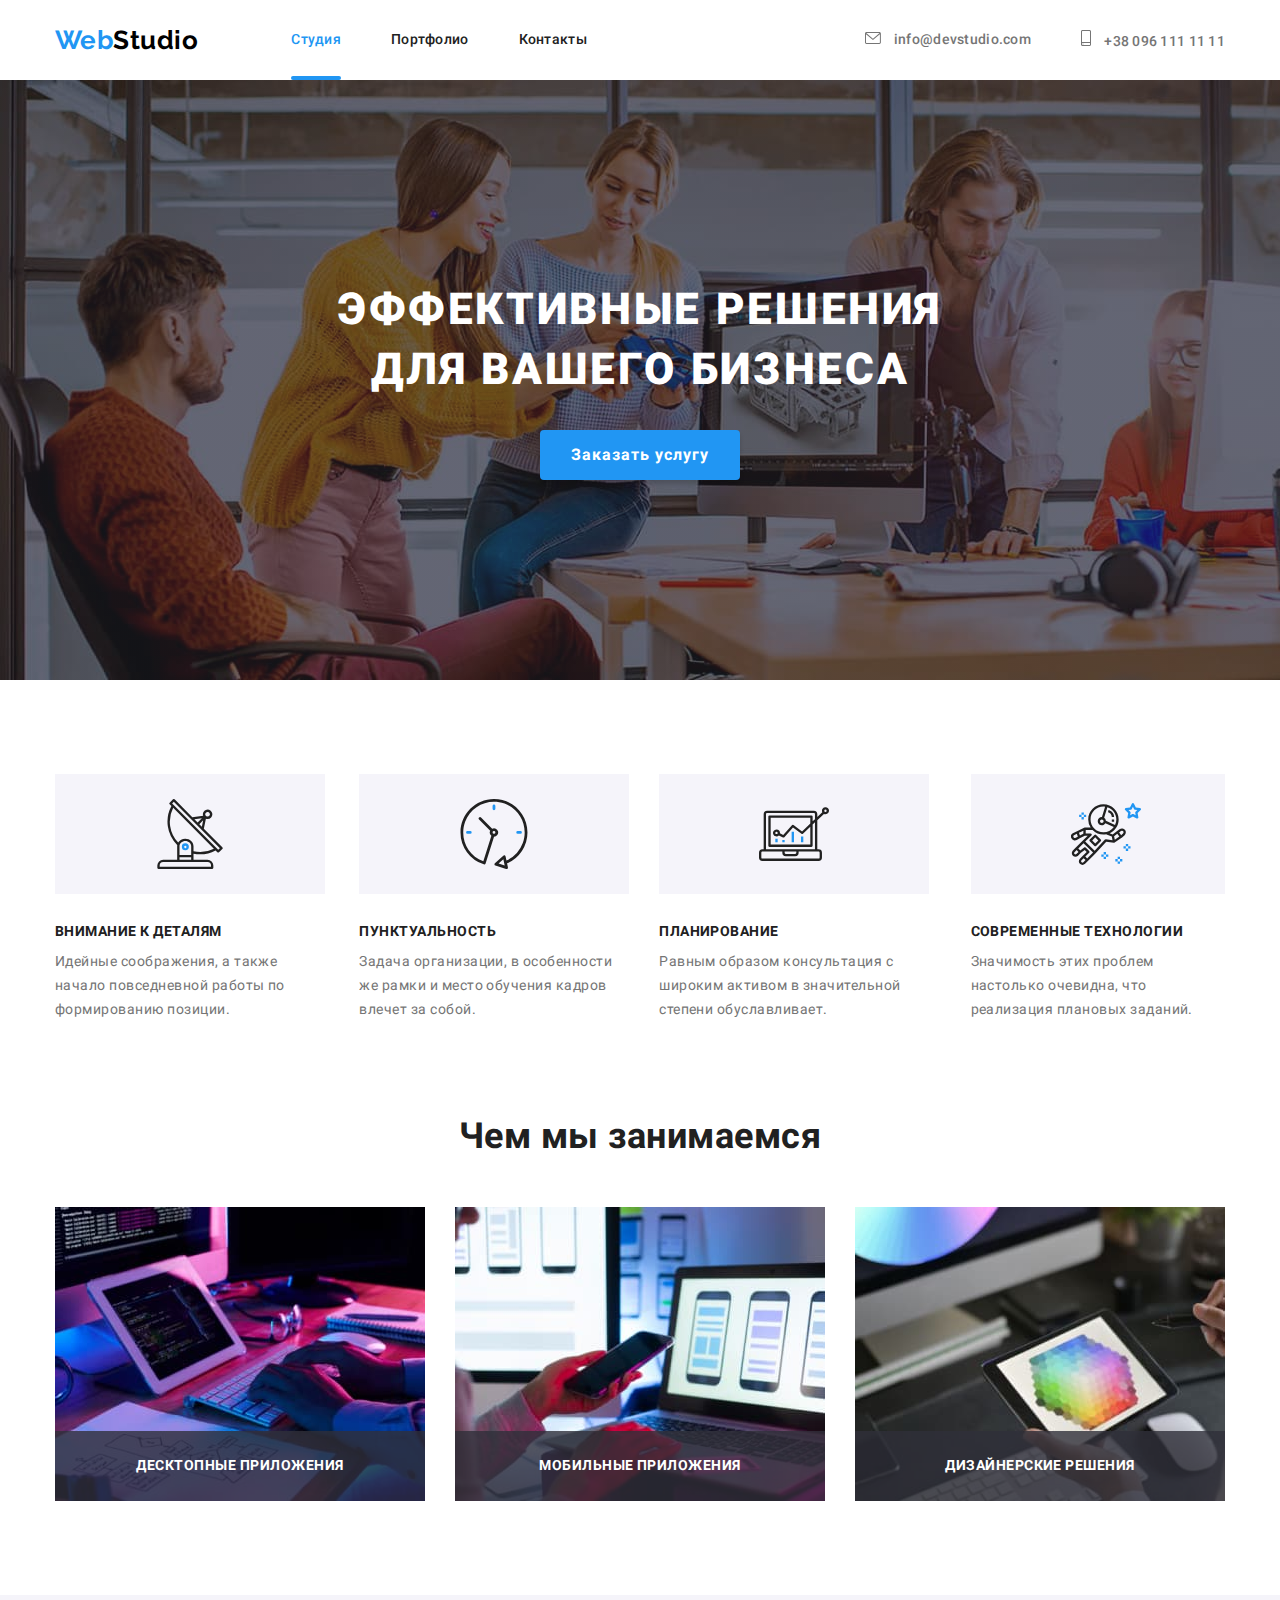
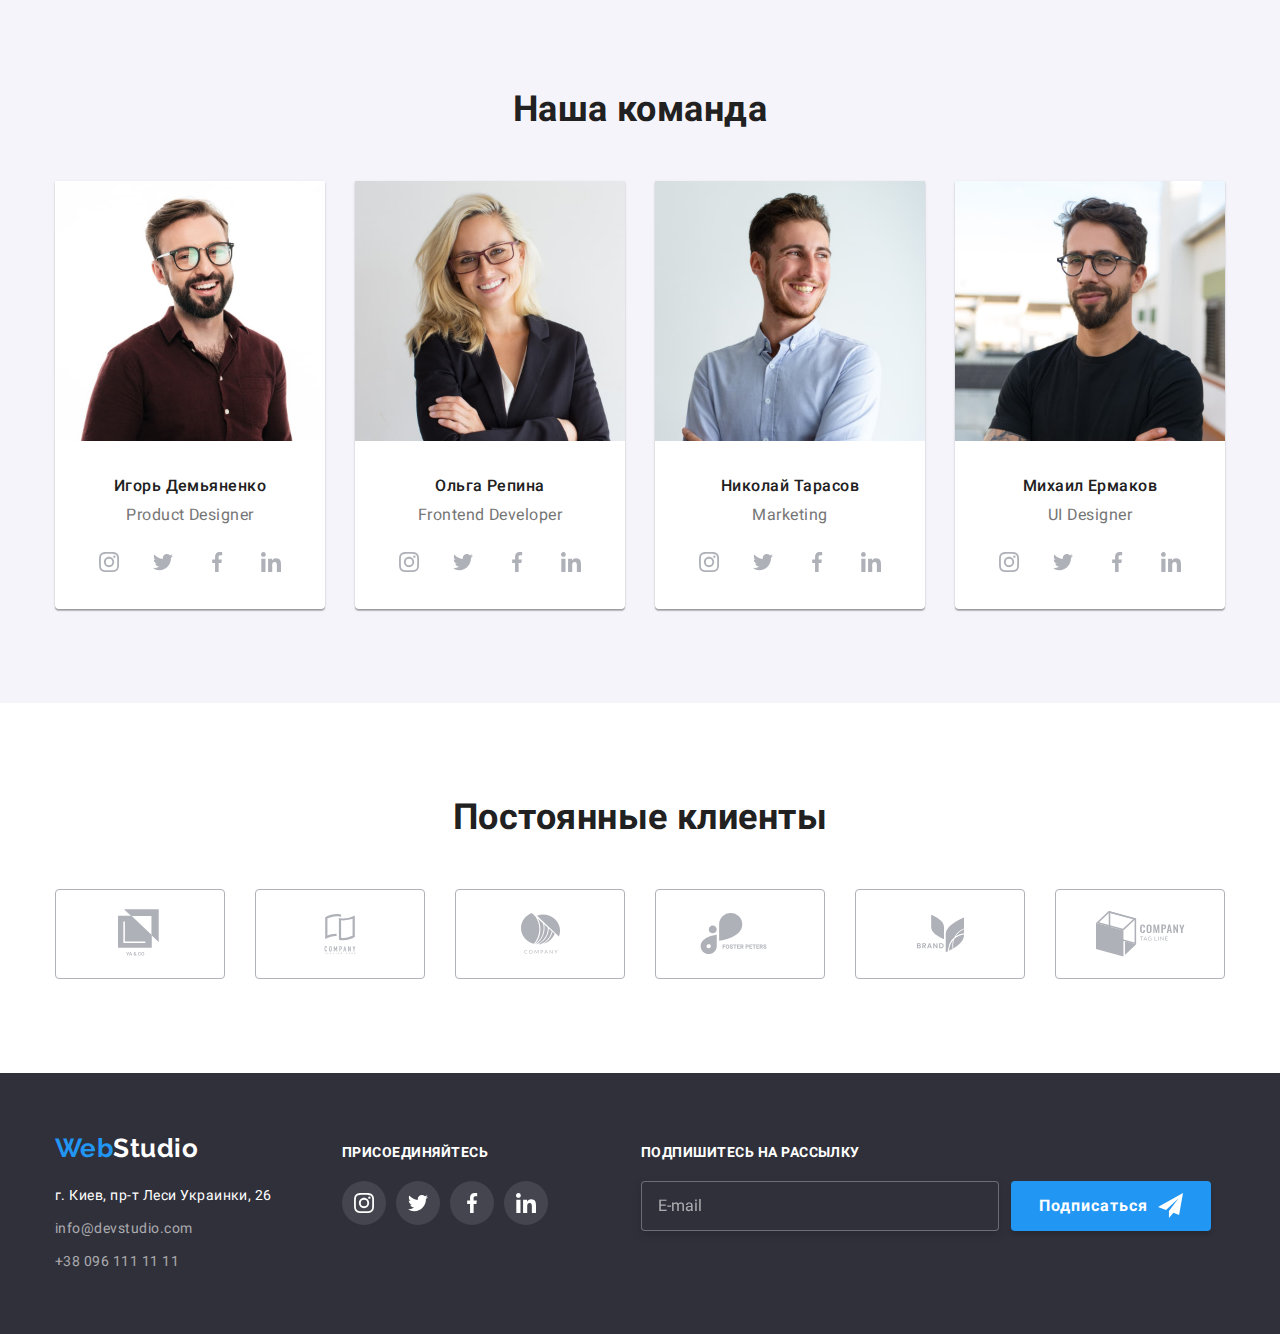
==== index.html @ b73a1098 "клон дз" ====
<!DOCTYPE html>
<html lang="ru">
  <head>
    <meta charset="UTF-8" />
    <meta name="viewport" content="width=device-width, initial-scale=1.0" />
    <link rel="stylesheet" href="./css/main.min.css" />
    <title>WebStudio</title>
  </head>
  <body>
    <!--Хедер сайту-->
    <header class="page-header">
      <!--Навігація-->
      <nav>
        <div class="container main-nav">
          <a href="./index.html" class="logo"
            >Web<span class="black-logo">Studio</span></a
          >
          <ul class="site-nav list">
            <li class="nav-item">
              <a href="./index.html" class="nav-link current">Студия</a>
            </li>
            <li class="nav-item">
              <a href="./portfolio.html" class="nav-link">Портфолио</a>
            </li>
            <li class="nav-item">
              <a href="" class="nav-link">Контакты</a>
            </li>
          </ul>
          <!--Контакти-->
          <address class="head-contacts">
            <a href="mailto:info@devstudio.com" class="head-link nav-item"
              ><svg class="contact-icon" width="16px" height="12px">
                <use href="./images/sprite.svg#icon-envelope"></use>
              </svg>
              info@devstudio.com</a
            >
            <a href="tel:0961111111" class="head-link nav-item">
              <svg class="contact-icon" width="10px" height="16px">
                <use href="./images/sprite.svg#icon-smartphone"></use>
              </svg>
              +38 096 111 11 11</a
            >
          </address>
        </div>
      </nav>
    </header>
    <main>
      <!--Герой сайту-->
      <section class="hero-section">
        <h1 class="hero-text">Эффективные решения для вашего бизнеса</h1>
        <button type="button" class="hero-button" data-modal-open>
          Заказать услугу
        </button>
      </section>
      <!--Наші переваги-->
      <section class="section">
        <div class="container">
          <h2 class="no-title">Наши преимущества</h2>
          <ul class="advantages list">
            <li class="item">
              <div class="advantages-bg">
                <svg class="advantages-icon" width="70px" height="70px">
                  <use href="./images/sprite.svg#icon-antenna-1"></use>
                </svg>
              </div>
              <h3 class="advantages-title">Внимание к деталям</h3>
              <p class="advantages-text">
                Идейные соображения, а также начало повседневной работы по
                формированию позиции.
              </p>
            </li>
            <li class="item">
              <div class="advantages-bg">
                <svg class="advantages-icon" width="70px" height="70px">
                  <use href="./images/sprite.svg#icon-clock-1"></use>
                </svg>
              </div>
              <h3 class="advantages-title">Пунктуальность</h3>
              <p class="advantages-text">
                Задача организации, в особенности же рамки и место обучения
                кадров влечет за собой.
              </p>
            </li>
            <li class="item">
              <div class="advantages-bg">
                <svg class="advantages-icon" width="70px" height="70px">
                  <use href="./images/sprite.svg#icon-diagram-1"></use>
                </svg>
              </div>
              <h3 class="advantages-title">Планирование</h3>
              <p class="advantages-text">
                Равным образом консультация с широким активом в значительной
                степени обуславливает.
              </p>
            </li>
            <li class="item">
              <div class="advantages-bg">
                <svg class="advantages-icon" width="70px" height="70px">
                  <use href="./images/sprite.svg#icon-astronaut-1"></use>
                </svg>
              </div>
              <h3 class="advantages-title">Современные технологии</h3>
              <p class="advantages-text">
                Значимость этих проблем настолько очевидна, что реализация
                плановых заданий.
              </p>
            </li>
          </ul>
        </div>
      </section>
      <!--Наші проекти-->
      <section class="section-projects">
        <div class="container">
          <h2 class="projects-title">Чем мы занимаемся</h2>
          <ul class="projects list">
            <li class="item">
              <img
                src="./images/project1.jpg"
                alt="Робоче місце"
                width="370"
                height="294"
              />

              <p class="item-text">Десктопные приложения</p>
            </li>
            <li class="item">
              <img
                src="./images/project2.jpg"
                alt="Жінка працює за ноутом"
                width="370"
                height="294"
              />
              <p class="item-text">Мобильные приложения</p>
            </li>
            <li class="item">
              <img
                src="./images/project3.jpg"
                alt="Робота з планшетом"
                width="370"
                height="294"
              />
              <p class="item-text">Дизайнерские решения</p>
            </li>
          </ul>
        </div>
      </section>
      <!--Наша команда-->
      <section class="team-section">
        <div class="container">
          <h2 class="team-title">Наша команда</h2>
          <ul class="team list">
            <li class="item">
              <img
                src="./images/member1.jpg"
                alt="Фото співробітника"
                width="270"
                height="260"
              />
              <h3 class="member">Игорь Демьяненко</h3>
              <p class="member-text">Product Designer</p>
              <div class="member-social">
                <a href="" class="social-link"
                  ><svg class="icon" width="20px" height="20px">
                    <use href="./images/sprite.svg#icon-instagram-2"></use>
                  </svg>
                </a>
                <a href="" class="social-link"
                  ><svg class="icon" width="20px" height="20px">
                    <use href="./images/sprite.svg#icon-twitter-1"></use>
                  </svg>
                </a>

                <a href="" class="social-link"
                  ><svg class="icon" width="20px" height="20px">
                    <use href="./images/sprite.svg#icon-facebook-1"></use>
                  </svg>
                </a>
                <a href="" class="social-link"
                  ><svg class="icon" width="20px" height="20px">
                    <use href="./images/sprite.svg#icon-linkedin-1"></use>
                  </svg>
                </a>
              </div>
            </li>
            <li class="item">
              <img
                src="./images/member2.jpg"
                alt="Фото співробітника"
                width="270"
                height="260"
              />

              <h3 class="member">Ольга Репина</h3>
              <p class="member-text">Frontend Developer</p>
              <div class="member-social">
                <a href="" class="social-link"
                  ><svg class="icon" width="20px" height="20px">
                    <use href="./images/sprite.svg#icon-instagram-2"></use>
                  </svg>
                </a>
                <a href="" class="social-link"
                  ><svg class="icon" width="20px" height="20px">
                    <use href="./images/sprite.svg#icon-twitter-1"></use>
                  </svg>
                </a>

                <a href="" class="social-link"
                  ><svg class="icon" width="20px" height="20px">
                    <use href="./images/sprite.svg#icon-facebook-1"></use>
                  </svg>
                </a>
                <a href="" class="social-link"
                  ><svg class="icon" width="20px" height="20px">
                    <use href="./images/sprite.svg#icon-linkedin-1"></use>
                  </svg>
                </a>
              </div>
            </li>
            <li class="item">
              <img
                src="./images/member3.jpg"
                alt="Фото співробітника"
                width="270"
                height="260"
              />
              <h3 class="member">Николай Тарасов</h3>
              <p class="member-text">Marketing</p>
              <div class="member-social">
                <a href="" class="social-link"
                  ><svg class="icon" width="20px" height="20px">
                    <use href="./images/sprite.svg#icon-instagram-2"></use>
                  </svg>
                </a>
                <a href="" class="social-link"
                  ><svg class="icon" width="20px" height="20px">
                    <use href="./images/sprite.svg#icon-twitter-1"></use>
                  </svg>
                </a>

                <a href="" class="social-link"
                  ><svg class="icon" width="20px" height="20px">
                    <use href="./images/sprite.svg#icon-facebook-1"></use>
                  </svg>
                </a>
                <a href="" class="social-link"
                  ><svg class="icon" width="20px" height="20px">
                    <use href="./images/sprite.svg#icon-linkedin-1"></use>
                  </svg>
                </a>
              </div>
            </li>
            <li class="item">
              <img
                src="./images/member4.jpg"
                alt="Фото співробітника"
                width="270"
                height="260"
              />
              <h3 class="member">Михаил Ермаков</h3>
              <p class="member-text">UI Designer</p>
              <div class="member-social">
                <a href="" class="social-link"
                  ><svg class="icon" width="20px" height="20px">
                    <use href="./images/sprite.svg#icon-instagram-2"></use>
                  </svg>
                </a>
                <a href="" class="social-link"
                  ><svg class="icon" width="20px" height="20px">
                    <use href="./images/sprite.svg#icon-twitter-1"></use>
                  </svg>
                </a>

                <a href="" class="social-link"
                  ><svg class="icon" width="20px" height="20px">
                    <use href="./images/sprite.svg#icon-facebook-1"></use>
                  </svg>
                </a>
                <a href="" class="social-link"
                  ><svg class="icon" width="20px" height="20px">
                    <use href="./images/sprite.svg#icon-linkedin-1"></use>
                  </svg>
                </a>
              </div>
            </li>
          </ul>
        </div>
      </section>
      <!--Наші клієнти-->
      <section class="section">
        <div class="container">
          <h2 class="clients-title">Постоянные клиенты</h2>
          <ul class="clients list">
            <li>
              <a href="" class="clients-link">
                <svg class="icon" width="45px" height="50px">
                  <use href="./images/sprite.svg#icon-logo-1"></use>
                </svg>
              </a>
            </li>
            <li>
              <a href="" class="clients-link">
                <svg class="icon" width="40" height="52">
                  <use href="./images/sprite.svg#icon-logo-2"></use>
                </svg>
              </a>
            </li>
            <li>
              <a href="" class="clients-link">
                <svg class="icon" width="41px" height="43px">
                  <use href="./images/sprite.svg#icon-logo-3"></use>
                </svg>
              </a>
            </li>
            <li>
              <a href="" class="clients-link">
                <svg class="icon" width="80px" height="42px">
                  <use href="./images/sprite.svg#icon-logo-4"></use>
                </svg>
              </a>
            </li>
            <li>
              <a href="" class="clients-link">
                <svg class="icon" width="59px" height="47px">
                  <use href="./images/sprite.svg#icon-logo-5"></use>
                </svg>
              </a>
            </li>
            <li>
              <a href="" class="clients-link">
                <svg class="icon" width="89px" height="46px">
                  <use href="./images/sprite.svg#icon-logo-6"></use>
                </svg>
              </a>
            </li>
          </ul>
        </div>
      </section>
    </main>
    <!--Футер-->
    <footer class="footer-box">
      <div class="container">
        <address class="foot-contacts">
          <a href="./index.html" class="logo"
            >Web<span class="white-logo">Studio</span></a
          >

          <p class="address-text">г. Киев, пр-т Леси Украинки, 26</p>
          <a href="mailto:info@devstudio.com" class="foot-link"
            >info@devstudio.com</a
          >
          <a href="tel:+380961111111" class="foot-link">+38 096 111 11 11</a>
        </address>
        <div class="studio-social">
          <h2 class="studio-social-title">присоединяйтесь</h2>
          <div class="studio-social-list">
            <a href="" class="studio-link"
              ><svg class="icon" width="20px" height="20px">
                <use href="./images/sprite.svg#icon-instagram-2"></use>
              </svg>
            </a>
            <a href="" class="studio-link"
              ><svg class="icon" width="20px" height="20px">
                <use href="./images/sprite.svg#icon-twitter-1"></use>
              </svg>
            </a>

            <a href="" class="studio-link"
              ><svg class="icon" width="20px" height="20px">
                <use href="./images/sprite.svg#icon-facebook-1"></use>
              </svg>
            </a>
            <a href="" class="studio-link"
              ><svg class="icon" width="20px" height="20px">
                <use href="./images/sprite.svg#icon-linkedin-1"></use>
              </svg>
            </a>
          </div>
        </div>

        <div class="subscribe">
          <h2 class="subscribe-title">Подпишитесь на рассылку</h2>
          <form class="subscribe-form">
            <label class="subscribe-label">
              <input
                class="subscribe-input"
                type="email"
                name="mail"
                placeholder="E-mail"
              />
            </label>
            <button type="button" class="subscribe-button">
              <span class="subscribe-button-text">Подписаться</span>
              <svg class="subscribe-icon">
                <use href="./images/sprite.svg#icon-icon-send"></use>
              </svg>
            </button>
          </form>
        </div>
      </div>
    </footer>
    <!--Модальне вікно-->
    <div class="backdrop is-hidden" data-modal>
      <div class="modal">
        <button type="button" class="modal-close-button" data-modal-close>
          <svg class="modal-icon icon">
            <use href="./images/sprite.svg#icon-vector"></use>
          </svg>
        </button>
        <h2 class="modal-title">Оставьте свои данные, мы вам перезвоним</h2>
        <form class="form">
          <ul class="list">
            <li>
              <label class="form-label" for="name"> Имя</label>
              <div class="form-container">
                <input class="form-input" type="text" name="name" />
                <svg class="form-icon">
                  <use href="./images/sprite.svg#icon-person"></use>
                </svg>
              </div>
            </li>
            <li>
              <label class="form-label" for="tel">Телефон </label>
              <div class="form-container">
                <input class="form-input" type="tel" name="tel" />
                <svg class="form-icon">
                  <use href="./images/sprite.svg#icon-phone"></use>
                </svg>
              </div>
            </li>
            <li>
              <label class="form-label" for="mail"> Почта </label>
              <div class="form-container">
                <input class="form-input" type="email" name="mail" />
                <svg class="form-icon">
                  <use href="./images/sprite.svg#icon-email"></use>
                </svg>
              </div>
            </li>
            <li>
              <label class="form-label" for="comment">Комментарий </label>
              <textarea
                class="form-comment"
                name="comment"
                placeholder="Введите текст"
              ></textarea>
            </li>
          </ul>
          <label class="accept-checkbox">
            <input type="checkbox" class="checkbox" name="checkbox" />
            <span class="custom-checkbox"> </span>
            <span class="checkbox-text"
              >Соглашаюсь с рассылкой и принимаю
              <a href="#" class="contract">Условия договора</a></span
            >
          </label>

          <button type="button" class="modal-send-button">Отправить</button>
        </form>
      </div>
    </div>
    <script src="./js/modal.js"></script>
  </body>
</html>
---- css/main.min.css ----
/*! modern-normalize v0.6.0 | MIT License | https://github.com/sindresorhus/modern-normalize */*,*::before,*::after{-webkit-box-sizing:border-box;box-sizing:border-box}:root{-moz-tab-size:4;-o-tab-size:4;tab-size:4}html{line-height:1.15;-webkit-text-size-adjust:100%}body{margin:0}body{font-family:system-ui,-apple-system," Roboto , Segoe UI",Helvetica,Arial,sans-serif,"Apple Color Emoji","Segoe UI Emoji"}hr{height:0}abbr[title]{-webkit-text-decoration:underline dotted;text-decoration:underline dotted}b,strong{font-weight:bolder}code,kbd,samp,pre{font-family:SFMono-Regular, Consolas, "Liberation Mono", Menlo, monospace;font-size:1em}small{font-size:80%}sub,sup{font-size:75%;line-height:0;position:relative;vertical-align:baseline}sub{bottom:-0.25em}sup{top:-0.5em}button,input,optgroup,select,textarea{font-family:inherit;font-size:100%;line-height:1.15;margin:0}button,select{text-transform:none}button,[type="button"],[type="reset"],[type="submit"]{-webkit-appearance:button}button::-moz-focus-inner,[type="button"]::-moz-focus-inner,[type="reset"]::-moz-focus-inner,[type="submit"]::-moz-focus-inner{border-style:none;padding:0}button:-moz-focusring,[type="button"]:-moz-focusring,[type="reset"]:-moz-focusring,[type="submit"]:-moz-focusring{outline:1px dotted ButtonText}fieldset{padding:0.35em 0.75em 0.625em}legend{padding:0}progress{vertical-align:baseline}[type="number"]::-webkit-inner-spin-button,[type="number"]::-webkit-outer-spin-button{height:auto}[type="search"]{-webkit-appearance:textfield;outline-offset:-2px}[type="search"]::-webkit-search-decoration{-webkit-appearance:none}::-webkit-file-upload-button{-webkit-appearance:button;font:inherit}summary{display:list-item}@font-face{font-family:"Roboto";src:url("../fonts/Roboto-Regular.eot");src:local("☺"),url("../fonts/Roboto-Regular.woff") format("woff"),url("../fonts/Roboto-Regular.ttf") format("truetype"),url("../fonts/Roboto-Regular.svg") format("svg");font-weight:400;font-style:normal}@font-face{font-family:"Roboto";src:url("../fonts/Roboto-Medium.eot");src:local("☺"),url("../fonts/Roboto-Medium.woff") format("woff"),url("../fonts/Roboto-Medium.ttf") format("truetype"),url("../fonts/Roboto-Medium.svg") format("svg");font-weight:500;font-style:normal}@font-face{font-family:"Roboto";src:url("../fonts/Roboto-Bold.eot");src:local("☺"),url("../fonts/Roboto-Bold.woff") format("woff"),url("../fonts/Roboto-Bold.ttf") format("truetype"),url("../fonts/Roboto-Bold.svg") format("svg");font-weight:700;font-style:normal}@font-face{font-family:"Roboto";src:url("../fonts/Roboto-Black.eot");src:local("☺"),url("../fonts/Roboto-Black.woff") format("woff"),url("../fonts/Roboto-Black.ttf") format("truetype"),url("../fonts/Roboto-Black.svg") format("svg");font-weight:900;font-style:normal}@font-face{font-family:"Raleway";src:url("../fonts/Raleway-Bold.eot");src:local("☺"),url("../fonts/Raleway-Bold.woff") format("woff"),url("../fonts/Raleway-Bold.ttf") format("truetype"),url("../fonts/Raleway-Bold.svg") format("svg");font-weight:700;font-style:normal}body{background-color:#fff;color:#757575;font-family:Roboto, sans-serif;letter-spacing:0.03em}a{text-decoration:none}p{margin:0;padding:0}h1,h2,h3,h4,h5,h6{color:#212121;margin-top:0;margin-bottom:0}.section{padding-top:94px;padding-bottom:94px}.container{width:1200px;padding-right:15px;padding-left:15px;margin-left:auto;margin-right:auto}.list{list-style:none;padding:0;margin:0}.item+.item{margin-left:30px}.no-title{display:none}.icon{fill:currentColor}.logo{font-family:Raleway;font-style:normal;font-weight:700;font-size:26px;line-height:1.19;color:#2196f3}.white-logo{color:#fff}.black-logo{color:#000000}.site-nav{display:-webkit-box;display:-ms-flexbox;display:flex;margin-left:93px}.main-nav{display:-webkit-box;display:-ms-flexbox;display:flex;-webkit-box-align:center;-ms-flex-align:center;align-items:center}.nav-item+.nav-item{margin-left:50px}.nav-link{position:relative;display:block;padding-top:32px;padding-bottom:32px;font-weight:500;font-size:14px;line-height:1.14;letter-spacing:0.02em;color:#212121;-webkit-transition:color 250ms cubic-bezier(0.4, 0, 0.2, 1);transition:color 250ms cubic-bezier(0.4, 0, 0.2, 1)}.nav-link:hover,.nav-link:focus{color:#2196f3}.site-nav .nav-link.current{color:#2196f3}.site-nav .nav-link.current::after{content:"";position:absolute;bottom:0;left:0;width:100%;height:4px;background-color:#2196f3;border-radius:2px}.head-contacts{display:-webkit-box;display:-ms-flexbox;display:flex;margin-left:auto;font-style:normal;-webkit-box-align:center;-ms-flex-align:center;align-items:center;font-weight:500;font-size:14px;line-height:1.14;letter-spacing:0.02em}.head-link{-webkit-box-align:center;-ms-flex-align:center;align-items:center;color:#757575;-webkit-transition:color 250ms cubic-bezier(0.4, 0, 0.2, 1);transition:color 250ms cubic-bezier(0.4, 0, 0.2, 1)}.head-link:hover,.head-link:focus{color:#2196f3}.contact-icon{margin-right:10px;fill:currentColor}.hero-section{max-width:1600px;height:600px;margin-right:auto;margin-left:auto;padding-top:200px;padding-bottom:200px;text-align:center;background-image:-webkit-gradient(linear, left top, right top, from(rgba(47,48,58,0.4)), to(rgba(47,48,58,0.4))),url(../images/hero.jpg);background-image:linear-gradient(to right, rgba(47,48,58,0.4), rgba(47,48,58,0.4)),url(../images/hero.jpg)}.hero-text{max-width:700px;margin-right:auto;margin-left:auto;font-weight:900;font-size:44px;line-height:1.36;letter-spacing:0.06em;text-transform:uppercase;color:#fff}.hero-button{display:inline-block;width:200px;height:50px;margin-top:30px;font-weight:700;font-size:16px;line-height:1.87;letter-spacing:0.06em;color:#fff;background-color:#2196f3;-webkit-box-shadow:0px 4px 4px rgba(0,0,0,0.15);box-shadow:0px 4px 4px rgba(0,0,0,0.15);border-radius:4px;outline:none;border:none;cursor:pointer}.advantages{display:-webkit-box;display:-ms-flexbox;display:flex}.advantages-icon{margin-top:auto;margin-bottom:auto}.advantages-bg{display:-webkit-box;display:-ms-flexbox;display:flex;-webkit-box-pack:center;-ms-flex-pack:center;justify-content:center;width:270px;height:120px;margin-bottom:30px;background:#f5f4fa}.advantages-title{margin-top:0;font-weight:700;font-size:14px;line-height:1.14;text-transform:uppercase;color:#212121}.advantages-text{margin-top:10px;font-size:14px;line-height:1.71;color:#757575}.item+.item{margin-left:30px}.section-projects{padding-bottom:94px}.projects{display:-webkit-box;display:-ms-flexbox;display:flex;-webkit-box-pack:justify;-ms-flex-pack:justify;justify-content:space-between;margin-top:50px}.projects-title{font-weight:700;font-size:36px;line-height:1.16;text-align:center;color:#212121}.item+.item{margin-left:30px}.item{position:relative;overflow:hidden}.item-text{position:absolute;bottom:0%;display:-webkit-box;display:-ms-flexbox;display:flex;-webkit-box-align:center;-ms-flex-align:center;align-items:center;-webkit-box-pack:center;-ms-flex-pack:center;justify-content:center;margin:0;width:100%;height:70px;font-family:Roboto;font-weight:700;font-size:14px;line-height:1.14;text-transform:uppercase;color:#fff;background:rgba(47,48,58,0.8)}.projects>.item img{display:block;max-width:100%;height:auto}.team-section{padding-top:94px;padding-bottom:94px;background:#f5f4fa;text-align:center}.team{display:-webkit-box;display:-ms-flexbox;display:flex;-webkit-box-pack:justify;-ms-flex-pack:justify;justify-content:space-between;margin-top:50px}.team-title{font-weight:700;font-size:36px;line-height:1.16;text-align:center;color:#212121}.team>.item{height:428px;background:#ffffff;-webkit-box-shadow:0px 1px 3px rgba(0,0,0,0.12),0px 1px 1px rgba(0,0,0,0.14),0px 2px 1px rgba(0,0,0,0.2);box-shadow:0px 1px 3px rgba(0,0,0,0.12),0px 1px 1px rgba(0,0,0,0.14),0px 2px 1px rgba(0,0,0,0.2);border-radius:0px 0px 4px 4px}.member{margin-top:30px;font-weight:500;font-size:16px;line-height:1.19;color:#212121}.member-text{margin-top:10px;font-size:16px;line-height:1.19;color:#757575}.member-social{display:-webkit-box;display:-ms-flexbox;display:flex;-webkit-box-pack:center;-ms-flex-pack:center;justify-content:center;-webkit-box-align:center;-ms-flex-align:center;align-items:center;margin-top:16px}.social-link{display:-webkit-box;display:-ms-flexbox;display:flex;-webkit-box-pack:center;-ms-flex-pack:center;justify-content:center;-webkit-box-align:center;-ms-flex-align:center;align-items:center;width:44px;height:44px;color:#afb1b8;border-radius:50%;-webkit-transition:color 250ms cubic-bezier(0.4, 0, 0.2, 1),background-color 250ms cubic-bezier(0.4, 0, 0.2, 1);transition:color 250ms cubic-bezier(0.4, 0, 0.2, 1),background-color 250ms cubic-bezier(0.4, 0, 0.2, 1)}.social-link:hover,.social-link:focus{background-color:#2196f3;color:#fff}.member-social a:not(:last-child){margin-right:10px}.clients-title{font-weight:700;font-size:36px;line-height:1.16;text-align:center;color:#212121}.clients{display:-webkit-box;display:-ms-flexbox;display:flex;-webkit-box-pack:justify;-ms-flex-pack:justify;justify-content:space-between;margin-top:50px}.clients-link{display:-webkit-box;display:-ms-flexbox;display:flex;-webkit-box-pack:center;-ms-flex-pack:center;justify-content:center;-webkit-box-align:center;-ms-flex-align:center;align-items:center;width:170px;height:90px;color:#afb1b8;border:1px solid #afb1b8;border-radius:4px;-webkit-transition:color 250ms cubic-bezier(0.4, 0, 0.2, 1),border-color 250ms cubic-bezier(0.4, 0, 0.2, 1);transition:color 250ms cubic-bezier(0.4, 0, 0.2, 1),border-color 250ms cubic-bezier(0.4, 0, 0.2, 1)}.clients-link:hover,.clients-link:focus{color:#2196f3;border-color:#2196f3}.footer-box{padding-top:60px;padding-bottom:60px;background:#2f303a}.footer-box>.container{display:-webkit-box;display:-ms-flexbox;display:flex}.foot-contacts{display:-webkit-box;display:-ms-flexbox;display:flex;-webkit-box-orient:vertical;-webkit-box-direction:normal;-ms-flex-direction:column;flex-direction:column;margin-right:70px}.address-text{margin-top:20px;font-style:normal;font-size:14px;line-height:1.71;color:#fff}.foot-link{margin-top:9px;font-style:normal;font-size:14px;line-height:1.71;color:rgba(255,255,255,0.6)}.studio-social{margin-top:12px;margin-right:93px}.studio-social-title{font-size:14px;font-weight:700;line-height:1.14;text-transform:uppercase;color:#fff}.studio-social-list{display:-webkit-box;display:-ms-flexbox;display:flex;-webkit-box-pack:justify;-ms-flex-pack:justify;justify-content:space-between;margin-top:20px}.studio-link:not(:last-child){margin-right:10px}.studio-link{display:-webkit-box;display:-ms-flexbox;display:flex;-webkit-box-pack:center;-ms-flex-pack:center;justify-content:center;-webkit-box-align:center;-ms-flex-align:center;align-items:center;width:44px;height:44px;color:#fff;background:rgba(255,255,255,0.1);border-radius:50%;-webkit-transition:background-color 250ms cubic-bezier(0.4, 0, 0.2, 1);transition:background-color 250ms cubic-bezier(0.4, 0, 0.2, 1)}.studio-link:hover,.studio-link:focus{background-color:#2196f3}.subscribe{margin-top:12px}.subscribe-form{display:-webkit-box;display:-ms-flexbox;display:flex;margin-top:20px}.subscribe-title{font-weight:700;font-size:14px;line-height:1.14;text-transform:uppercase;color:#fff}.subscribe-input{width:358px;height:50px;margin-right:12px;padding-left:16px;border:1px solid rgba(255,255,255,0.3);-webkit-filter:drop-shadow(0px 4px 4px rgba(0,0,0,0.15));filter:drop-shadow(0px 4px 4px rgba(0,0,0,0.15));border-radius:4px;background:#2f303a;outline:none;color:#fff}.subscribe-input::-webkit-input-placeholder{font-weight:400;font-size:16px;line-height:1.25;color:rgba(255,255,255,0.6)}.subscribe-input:-ms-input-placeholder{font-weight:400;font-size:16px;line-height:1.25;color:rgba(255,255,255,0.6)}.subscribe-input::-ms-input-placeholder{font-weight:400;font-size:16px;line-height:1.25;color:rgba(255,255,255,0.6)}.subscribe-input::placeholder{font-weight:400;font-size:16px;line-height:1.25;color:rgba(255,255,255,0.6)}.subscribe-button{display:-webkit-box;display:-ms-flexbox;display:flex;-webkit-box-align:center;-ms-flex-align:center;align-items:center;-webkit-box-pack:center;-ms-flex-pack:center;justify-content:center;width:200px;height:50px;background-color:#2196f3;-webkit-box-shadow:0px 4px 4px rgba(0,0,0,0.15);box-shadow:0px 4px 4px rgba(0,0,0,0.15);border-radius:4px;border:none;outline:none;cursor:pointer}.subscribe-button-text{margin-right:10px;font-weight:700;font-size:16px;line-height:1.87;letter-spacing:0.06em;color:#fff}.subscribe-icon{width:25px;height:25px}.backdrop{position:fixed;top:0;left:0;width:100%;height:100%;background:rgba(0,0,0,0.2)}.backdrop.is-hidden{opacity:0;pointer-events:none}.modal{position:absolute;top:50%;left:50%;width:528px;height:581px;padding-right:40px;padding-left:40px;background:#ffffff;-webkit-box-shadow:0px 1px 3px rgba(0,0,0,0.12),0px 1px 1px rgba(0,0,0,0.14),0px 2px 1px rgba(0,0,0,0.2);box-shadow:0px 1px 3px rgba(0,0,0,0.12),0px 1px 1px rgba(0,0,0,0.14),0px 2px 1px rgba(0,0,0,0.2);border-radius:4px;-webkit-transform:translate(-50%, -50%);transform:translate(-50%, -50%)}.modal-title{margin-top:40px;text-align:center;font-weight:700;font-size:20px;line-height:1.15}.modal-icon{width:11px;height:11px}.modal-close-button{position:absolute;margin-left:450px;margin-top:8px;background:#fff;width:30px;height:30px;border:1px solid rgba(0,0,0,0.1);border-radius:50%;outline:none;cursor:pointer;-webkit-transition:fill 250ms cubic-bezier(0.4, 0, 0.2, 1);transition:fill 250ms cubic-bezier(0.4, 0, 0.2, 1)}.modal-close-button:hover .modal-icon,.modal-close-button:focus .modal-icon{fill:#2196f3}.form{display:-webkit-box;display:-ms-flexbox;display:flex;-webkit-box-orient:vertical;-webkit-box-direction:normal;-ms-flex-direction:column;flex-direction:column;margin-right:auto;margin-left:auto;margin-top:12px}.form-label{display:block;font-weight:400;font-size:12px;line-height:1.16;letter-spacing:0.01em}.form-container{position:relative}.form li:nth-last-child(-n+3){margin-top:10px}.form-input{width:100%;height:40px;margin-top:4px;padding-left:42px;border:1px solid rgba(33,33,33,0.2);-webkit-box-sizing:border-box;box-sizing:border-box;border-radius:4px;cursor:pointer;outline:none;-webkit-transition:border 250ms cubic-bezier(0.4, 0, 0.2, 1),fill 250ms cubic-bezier(0.4, 0, 0.2, 1);transition:border 250ms cubic-bezier(0.4, 0, 0.2, 1),fill 250ms cubic-bezier(0.4, 0, 0.2, 1)}.form-input:hover,.form-input:focus{border:1px solid #2196f3}.form-input:hover+.form-icon,.form-input:focus+.form-icon{fill:#2196f3}.form-icon{position:absolute;left:12px;bottom:11px;width:18px;height:18px}.form-comment{resize:none;width:100%;height:120px;margin-top:4px;padding-top:12px;padding-bottom:12px;padding-left:16px;padding-right:16px;border:1px solid rgba(33,33,33,0.2);-webkit-box-sizing:border-box;box-sizing:border-box;border-radius:4px;outline:none;cursor:pointer;-webkit-transition:border 250ms cubic-bezier(0.4, 0, 0.2, 1);transition:border 250ms cubic-bezier(0.4, 0, 0.2, 1)}.form-comment:hover,.form-comment:focus{border:1px solid #2196f3}.form-comment::-webkit-input-placeholder{font-weight:400;font-size:12px;line-height:1.16;letter-spacing:0.01em;color:rgba(117,117,117,0.5)}.form-comment:-ms-input-placeholder{font-weight:400;font-size:12px;line-height:1.16;letter-spacing:0.01em;color:rgba(117,117,117,0.5)}.form-comment::-ms-input-placeholder{font-weight:400;font-size:12px;line-height:1.16;letter-spacing:0.01em;color:rgba(117,117,117,0.5)}.form-comment::placeholder{font-weight:400;font-size:12px;line-height:1.16;letter-spacing:0.01em;color:rgba(117,117,117,0.5)}.checkbox-text{font-weight:400;font-size:14px;line-height:1.7}.contract{-webkit-text-decoration-line:underline;text-decoration-line:underline;color:#2196f3}.accept-checkbox{display:-webkit-box;display:-ms-flexbox;display:flex;-webkit-box-align:center;-ms-flex-align:center;align-items:center;margin-left:auto;margin-right:auto;margin-top:20px}.checkbox{position:absolute;width:1px;height:1px;margin:-1px;border:0;padding:0;clip:rect(0 0 0 0);overflow:hidden}.checkbox:checked+.custom-checkbox{background-image:url(../images/custom2.svg);background-origin:border-box;background-size:contain}.custom-checkbox{width:16px;height:15px;margin-right:7px;background-image:url("../images/custom1.svg")}.contact{-webkit-text-decoration-line:underline;text-decoration-line:underline;color:#2196f3}.modal-send-button{width:200px;height:50px;margin-top:30px;margin-right:auto;margin-left:auto;cursor:pointer;border:none;outline:none;font-weight:500;line-height:1.87;letter-spacing:0.06em;color:#fff;background-color:#2196f3;-webkit-box-shadow:0px 4px 4px rgba(0,0,0,0.15);box-shadow:0px 4px 4px rgba(0,0,0,0.15);border-radius:4px}
/*# sourceMappingURL=main.min.css.map */
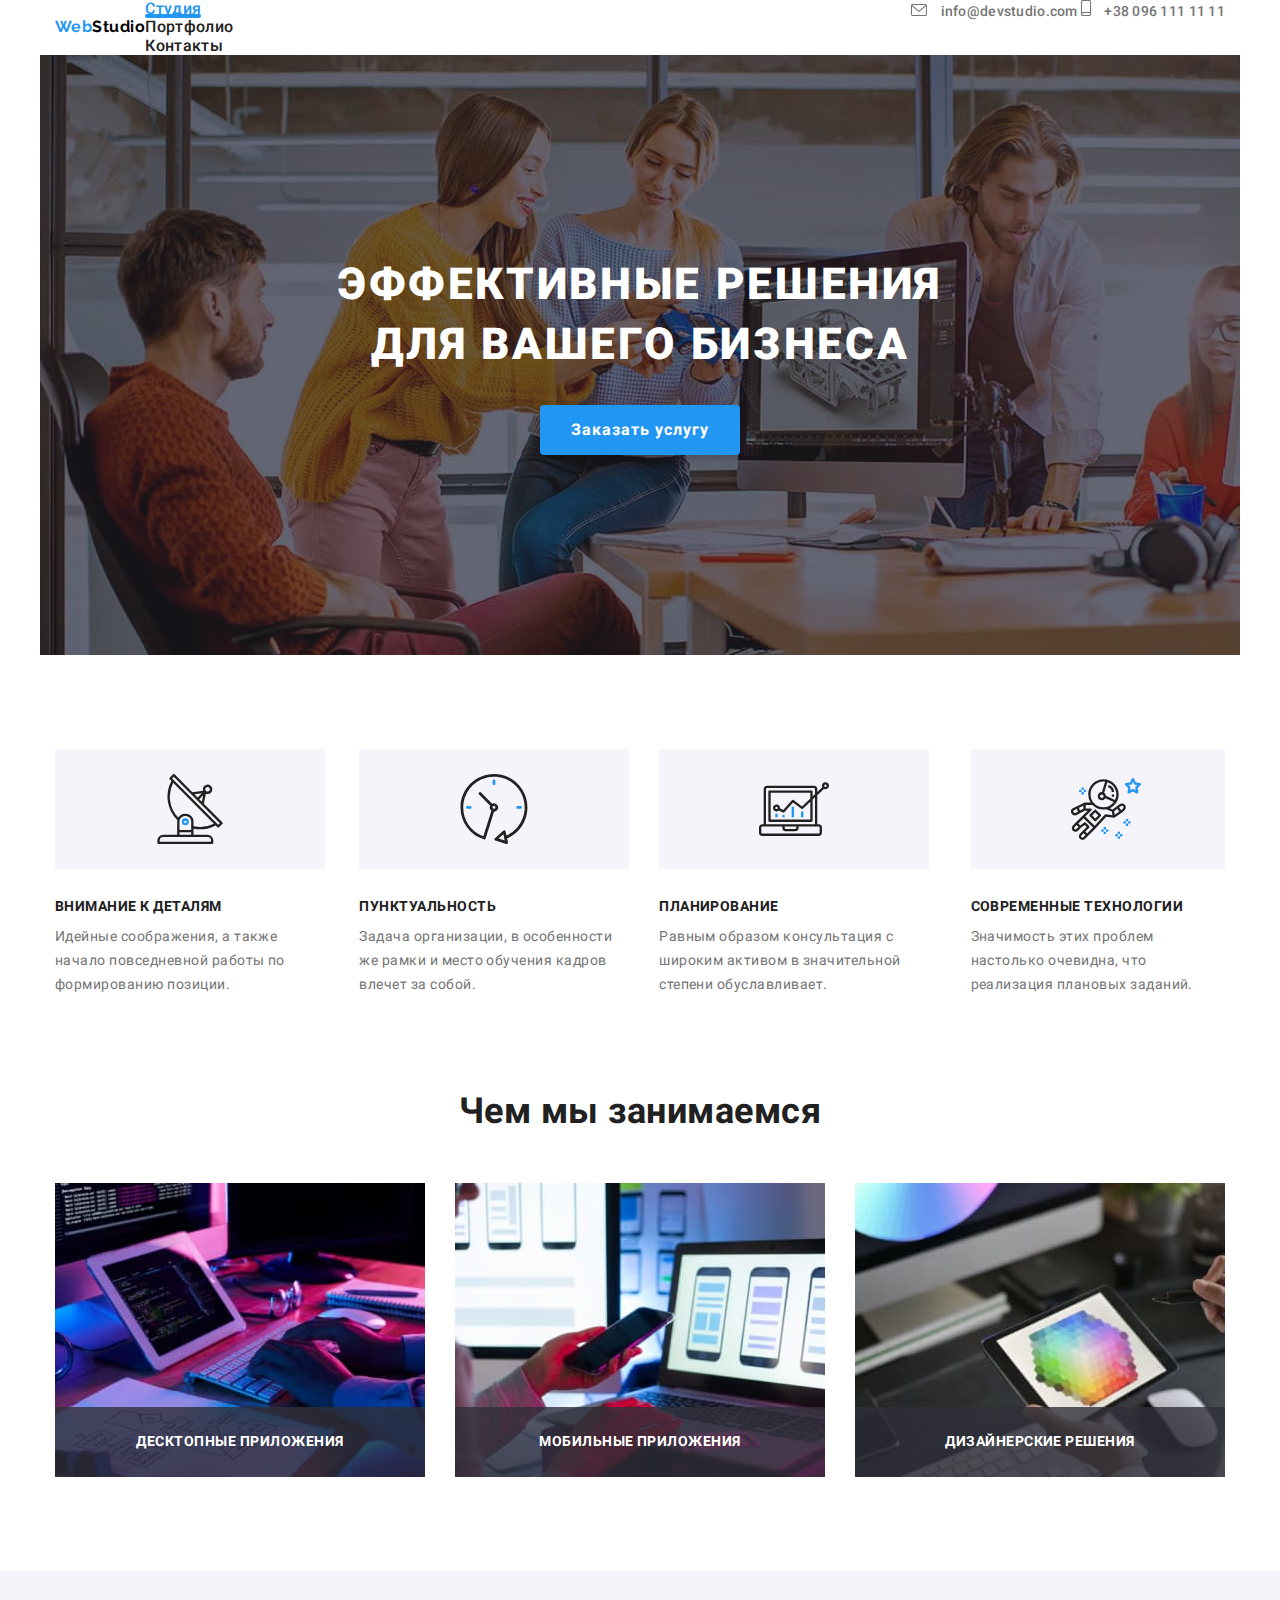
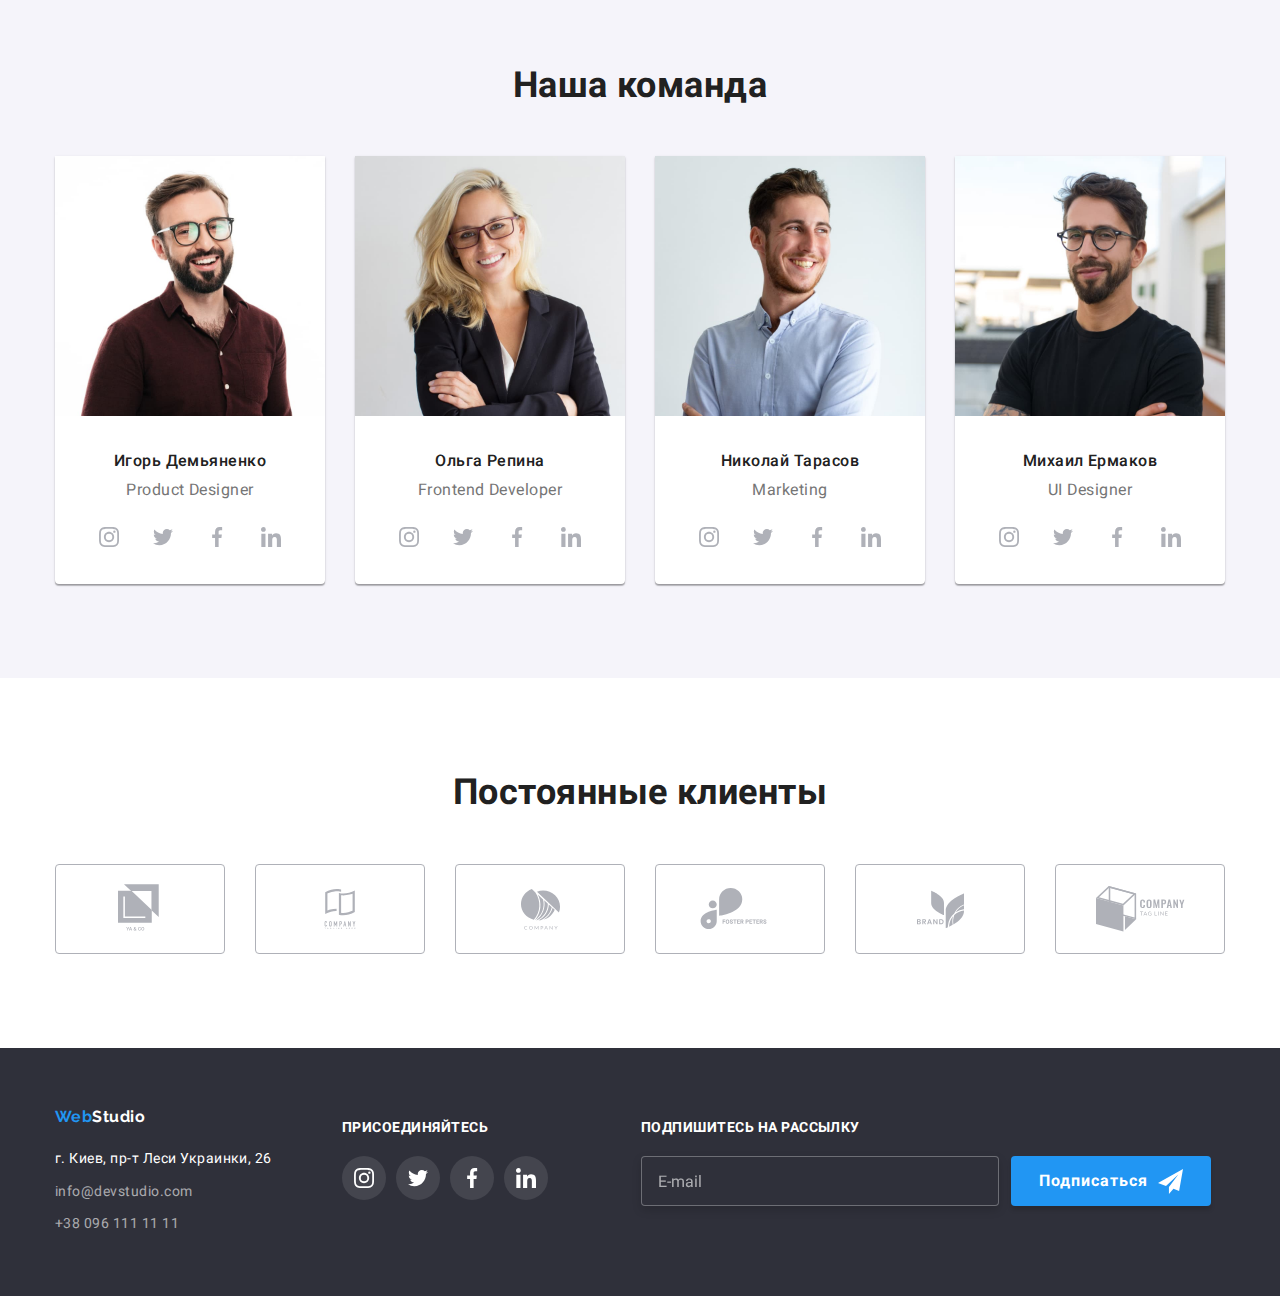
==== commit c1487128: "домашка" ====
--- a/index.html
+++ b/index.html
@@ -15,38 +15,55 @@
           <a href="./index.html" class="logo"
             >Web<span class="black-logo">Studio</span></a
           >
-          <ul class="site-nav list">
-            <li class="nav-item">
-              <a href="./index.html" class="nav-link current">Студия</a>
-            </li>
-            <li class="nav-item">
-              <a href="./portfolio.html" class="nav-link">Портфолио</a>
-            </li>
-            <li class="nav-item">
-              <a href="" class="nav-link">Контакты</a>
-            </li>
-          </ul>
-          <!--Контакти-->
-          <address class="head-contacts">
-            <a href="mailto:info@devstudio.com" class="head-link nav-item"
-              ><svg class="contact-icon" width="16px" height="12px">
-                <use href="./images/sprite.svg#icon-envelope"></use>
-              </svg>
-              info@devstudio.com</a
-            >
-            <a href="tel:0961111111" class="head-link nav-item">
-              <svg class="contact-icon" width="10px" height="16px">
-                <use href="./images/sprite.svg#icon-smartphone"></use>
-              </svg>
-              +38 096 111 11 11</a
-            >
-          </address>
+          <button
+            type="button"
+            class="menu-button"
+            aria-expanded="false"
+            aria-controls="menu-container"
+            data-menu-button
+          >
+            <svg width="40" height="40">
+              <use
+                class="icon-cross"
+                href="./images/sprite.svg#nav-cross"
+              ></use>
+              <use class="icon-menu" href="./images/sprite.svg#nav-menu"></use>
+            </svg>
+          </button>
+          <div class="menu-container" id="menu-container" data-menu>
+            <ul class="site-nav list">
+              <li class="nav-item">
+                <a href="./index.html" class="nav-link current">Студия</a>
+              </li>
+              <li class="nav-item">
+                <a href="./portfolio.html" class="nav-link">Портфолио</a>
+              </li>
+              <li class="nav-item">
+                <a href="" class="nav-link">Контакты</a>
+              </li>
+            </ul>
+            <!--Контакти-->
+            <address class="head-contacts">
+              <a href="mailto:info@devstudio.com" class="head-link"
+                ><svg class="contact-icon" width="16px" height="12px">
+                  <use href="./images/sprite.svg#icon-envelope"></use>
+                </svg>
+                info@devstudio.com</a
+              >
+              <a href="tel:0961111111" class="head-link">
+                <svg class="contact-icon" width="10px" height="16px">
+                  <use href="./images/sprite.svg#icon-smartphone"></use>
+                </svg>
+                +38 096 111 11 11</a
+              >
+            </address>
+          </div>
         </div>
       </nav>
     </header>
     <main>
       <!--Герой сайту-->
-      <section class="hero-section">
+      <section class="hero-section container">
         <h1 class="hero-text">Эффективные решения для вашего бизнеса</h1>
         <button type="button" class="hero-button" data-modal-open>
           Заказать услугу
@@ -459,5 +476,6 @@
       </div>
     </div>
     <script src="./js/modal.js"></script>
+    <script src="./js/menu.js"></script>
   </body>
 </html>
--- a/css/main.min.css
+++ b/css/main.min.css
@@ -1,2 +1,2 @@
-/*! modern-normalize v0.6.0 | MIT License | https://github.com/sindresorhus/modern-normalize */*,*::before,*::after{-webkit-box-sizing:border-box;box-sizing:border-box}:root{-moz-tab-size:4;-o-tab-size:4;tab-size:4}html{line-height:1.15;-webkit-text-size-adjust:100%}body{margin:0}body{font-family:system-ui,-apple-system," Roboto , Segoe UI",Helvetica,Arial,sans-serif,"Apple Color Emoji","Segoe UI Emoji"}hr{height:0}abbr[title]{-webkit-text-decoration:underline dotted;text-decoration:underline dotted}b,strong{font-weight:bolder}code,kbd,samp,pre{font-family:SFMono-Regular, Consolas, "Liberation Mono", Menlo, monospace;font-size:1em}small{font-size:80%}sub,sup{font-size:75%;line-height:0;position:relative;vertical-align:baseline}sub{bottom:-0.25em}sup{top:-0.5em}button,input,optgroup,select,textarea{font-family:inherit;font-size:100%;line-height:1.15;margin:0}button,select{text-transform:none}button,[type="button"],[type="reset"],[type="submit"]{-webkit-appearance:button}button::-moz-focus-inner,[type="button"]::-moz-focus-inner,[type="reset"]::-moz-focus-inner,[type="submit"]::-moz-focus-inner{border-style:none;padding:0}button:-moz-focusring,[type="button"]:-moz-focusring,[type="reset"]:-moz-focusring,[type="submit"]:-moz-focusring{outline:1px dotted ButtonText}fieldset{padding:0.35em 0.75em 0.625em}legend{padding:0}progress{vertical-align:baseline}[type="number"]::-webkit-inner-spin-button,[type="number"]::-webkit-outer-spin-button{height:auto}[type="search"]{-webkit-appearance:textfield;outline-offset:-2px}[type="search"]::-webkit-search-decoration{-webkit-appearance:none}::-webkit-file-upload-button{-webkit-appearance:button;font:inherit}summary{display:list-item}@font-face{font-family:"Roboto";src:url("../fonts/Roboto-Regular.eot");src:local("☺"),url("../fonts/Roboto-Regular.woff") format("woff"),url("../fonts/Roboto-Regular.ttf") format("truetype"),url("../fonts/Roboto-Regular.svg") format("svg");font-weight:400;font-style:normal}@font-face{font-family:"Roboto";src:url("../fonts/Roboto-Medium.eot");src:local("☺"),url("../fonts/Roboto-Medium.woff") format("woff"),url("../fonts/Roboto-Medium.ttf") format("truetype"),url("../fonts/Roboto-Medium.svg") format("svg");font-weight:500;font-style:normal}@font-face{font-family:"Roboto";src:url("../fonts/Roboto-Bold.eot");src:local("☺"),url("../fonts/Roboto-Bold.woff") format("woff"),url("../fonts/Roboto-Bold.ttf") format("truetype"),url("../fonts/Roboto-Bold.svg") format("svg");font-weight:700;font-style:normal}@font-face{font-family:"Roboto";src:url("../fonts/Roboto-Black.eot");src:local("☺"),url("../fonts/Roboto-Black.woff") format("woff"),url("../fonts/Roboto-Black.ttf") format("truetype"),url("../fonts/Roboto-Black.svg") format("svg");font-weight:900;font-style:normal}@font-face{font-family:"Raleway";src:url("../fonts/Raleway-Bold.eot");src:local("☺"),url("../fonts/Raleway-Bold.woff") format("woff"),url("../fonts/Raleway-Bold.ttf") format("truetype"),url("../fonts/Raleway-Bold.svg") format("svg");font-weight:700;font-style:normal}body{background-color:#fff;color:#757575;font-family:Roboto, sans-serif;letter-spacing:0.03em}a{text-decoration:none}p{margin:0;padding:0}h1,h2,h3,h4,h5,h6{color:#212121;margin-top:0;margin-bottom:0}.section{padding-top:94px;padding-bottom:94px}.container{width:1200px;padding-right:15px;padding-left:15px;margin-left:auto;margin-right:auto}.list{list-style:none;padding:0;margin:0}.item+.item{margin-left:30px}.no-title{display:none}.icon{fill:currentColor}.logo{font-family:Raleway;font-style:normal;font-weight:700;font-size:26px;line-height:1.19;color:#2196f3}.white-logo{color:#fff}.black-logo{color:#000000}.site-nav{display:-webkit-box;display:-ms-flexbox;display:flex;margin-left:93px}.main-nav{display:-webkit-box;display:-ms-flexbox;display:flex;-webkit-box-align:center;-ms-flex-align:center;align-items:center}.nav-item+.nav-item{margin-left:50px}.nav-link{position:relative;display:block;padding-top:32px;padding-bottom:32px;font-weight:500;font-size:14px;line-height:1.14;letter-spacing:0.02em;color:#212121;-webkit-transition:color 250ms cubic-bezier(0.4, 0, 0.2, 1);transition:color 250ms cubic-bezier(0.4, 0, 0.2, 1)}.nav-link:hover,.nav-link:focus{color:#2196f3}.site-nav .nav-link.current{color:#2196f3}.site-nav .nav-link.current::after{content:"";position:absolute;bottom:0;left:0;width:100%;height:4px;background-color:#2196f3;border-radius:2px}.head-contacts{display:-webkit-box;display:-ms-flexbox;display:flex;margin-left:auto;font-style:normal;-webkit-box-align:center;-ms-flex-align:center;align-items:center;font-weight:500;font-size:14px;line-height:1.14;letter-spacing:0.02em}.head-link{-webkit-box-align:center;-ms-flex-align:center;align-items:center;color:#757575;-webkit-transition:color 250ms cubic-bezier(0.4, 0, 0.2, 1);transition:color 250ms cubic-bezier(0.4, 0, 0.2, 1)}.head-link:hover,.head-link:focus{color:#2196f3}.contact-icon{margin-right:10px;fill:currentColor}.hero-section{max-width:1600px;height:600px;margin-right:auto;margin-left:auto;padding-top:200px;padding-bottom:200px;text-align:center;background-image:-webkit-gradient(linear, left top, right top, from(rgba(47,48,58,0.4)), to(rgba(47,48,58,0.4))),url(../images/hero.jpg);background-image:linear-gradient(to right, rgba(47,48,58,0.4), rgba(47,48,58,0.4)),url(../images/hero.jpg)}.hero-text{max-width:700px;margin-right:auto;margin-left:auto;font-weight:900;font-size:44px;line-height:1.36;letter-spacing:0.06em;text-transform:uppercase;color:#fff}.hero-button{display:inline-block;width:200px;height:50px;margin-top:30px;font-weight:700;font-size:16px;line-height:1.87;letter-spacing:0.06em;color:#fff;background-color:#2196f3;-webkit-box-shadow:0px 4px 4px rgba(0,0,0,0.15);box-shadow:0px 4px 4px rgba(0,0,0,0.15);border-radius:4px;outline:none;border:none;cursor:pointer}.advantages{display:-webkit-box;display:-ms-flexbox;display:flex}.advantages-icon{margin-top:auto;margin-bottom:auto}.advantages-bg{display:-webkit-box;display:-ms-flexbox;display:flex;-webkit-box-pack:center;-ms-flex-pack:center;justify-content:center;width:270px;height:120px;margin-bottom:30px;background:#f5f4fa}.advantages-title{margin-top:0;font-weight:700;font-size:14px;line-height:1.14;text-transform:uppercase;color:#212121}.advantages-text{margin-top:10px;font-size:14px;line-height:1.71;color:#757575}.item+.item{margin-left:30px}.section-projects{padding-bottom:94px}.projects{display:-webkit-box;display:-ms-flexbox;display:flex;-webkit-box-pack:justify;-ms-flex-pack:justify;justify-content:space-between;margin-top:50px}.projects-title{font-weight:700;font-size:36px;line-height:1.16;text-align:center;color:#212121}.item+.item{margin-left:30px}.item{position:relative;overflow:hidden}.item-text{position:absolute;bottom:0%;display:-webkit-box;display:-ms-flexbox;display:flex;-webkit-box-align:center;-ms-flex-align:center;align-items:center;-webkit-box-pack:center;-ms-flex-pack:center;justify-content:center;margin:0;width:100%;height:70px;font-family:Roboto;font-weight:700;font-size:14px;line-height:1.14;text-transform:uppercase;color:#fff;background:rgba(47,48,58,0.8)}.projects>.item img{display:block;max-width:100%;height:auto}.team-section{padding-top:94px;padding-bottom:94px;background:#f5f4fa;text-align:center}.team{display:-webkit-box;display:-ms-flexbox;display:flex;-webkit-box-pack:justify;-ms-flex-pack:justify;justify-content:space-between;margin-top:50px}.team-title{font-weight:700;font-size:36px;line-height:1.16;text-align:center;color:#212121}.team>.item{height:428px;background:#ffffff;-webkit-box-shadow:0px 1px 3px rgba(0,0,0,0.12),0px 1px 1px rgba(0,0,0,0.14),0px 2px 1px rgba(0,0,0,0.2);box-shadow:0px 1px 3px rgba(0,0,0,0.12),0px 1px 1px rgba(0,0,0,0.14),0px 2px 1px rgba(0,0,0,0.2);border-radius:0px 0px 4px 4px}.member{margin-top:30px;font-weight:500;font-size:16px;line-height:1.19;color:#212121}.member-text{margin-top:10px;font-size:16px;line-height:1.19;color:#757575}.member-social{display:-webkit-box;display:-ms-flexbox;display:flex;-webkit-box-pack:center;-ms-flex-pack:center;justify-content:center;-webkit-box-align:center;-ms-flex-align:center;align-items:center;margin-top:16px}.social-link{display:-webkit-box;display:-ms-flexbox;display:flex;-webkit-box-pack:center;-ms-flex-pack:center;justify-content:center;-webkit-box-align:center;-ms-flex-align:center;align-items:center;width:44px;height:44px;color:#afb1b8;border-radius:50%;-webkit-transition:color 250ms cubic-bezier(0.4, 0, 0.2, 1),background-color 250ms cubic-bezier(0.4, 0, 0.2, 1);transition:color 250ms cubic-bezier(0.4, 0, 0.2, 1),background-color 250ms cubic-bezier(0.4, 0, 0.2, 1)}.social-link:hover,.social-link:focus{background-color:#2196f3;color:#fff}.member-social a:not(:last-child){margin-right:10px}.clients-title{font-weight:700;font-size:36px;line-height:1.16;text-align:center;color:#212121}.clients{display:-webkit-box;display:-ms-flexbox;display:flex;-webkit-box-pack:justify;-ms-flex-pack:justify;justify-content:space-between;margin-top:50px}.clients-link{display:-webkit-box;display:-ms-flexbox;display:flex;-webkit-box-pack:center;-ms-flex-pack:center;justify-content:center;-webkit-box-align:center;-ms-flex-align:center;align-items:center;width:170px;height:90px;color:#afb1b8;border:1px solid #afb1b8;border-radius:4px;-webkit-transition:color 250ms cubic-bezier(0.4, 0, 0.2, 1),border-color 250ms cubic-bezier(0.4, 0, 0.2, 1);transition:color 250ms cubic-bezier(0.4, 0, 0.2, 1),border-color 250ms cubic-bezier(0.4, 0, 0.2, 1)}.clients-link:hover,.clients-link:focus{color:#2196f3;border-color:#2196f3}.footer-box{padding-top:60px;padding-bottom:60px;background:#2f303a}.footer-box>.container{display:-webkit-box;display:-ms-flexbox;display:flex}.foot-contacts{display:-webkit-box;display:-ms-flexbox;display:flex;-webkit-box-orient:vertical;-webkit-box-direction:normal;-ms-flex-direction:column;flex-direction:column;margin-right:70px}.address-text{margin-top:20px;font-style:normal;font-size:14px;line-height:1.71;color:#fff}.foot-link{margin-top:9px;font-style:normal;font-size:14px;line-height:1.71;color:rgba(255,255,255,0.6)}.studio-social{margin-top:12px;margin-right:93px}.studio-social-title{font-size:14px;font-weight:700;line-height:1.14;text-transform:uppercase;color:#fff}.studio-social-list{display:-webkit-box;display:-ms-flexbox;display:flex;-webkit-box-pack:justify;-ms-flex-pack:justify;justify-content:space-between;margin-top:20px}.studio-link:not(:last-child){margin-right:10px}.studio-link{display:-webkit-box;display:-ms-flexbox;display:flex;-webkit-box-pack:center;-ms-flex-pack:center;justify-content:center;-webkit-box-align:center;-ms-flex-align:center;align-items:center;width:44px;height:44px;color:#fff;background:rgba(255,255,255,0.1);border-radius:50%;-webkit-transition:background-color 250ms cubic-bezier(0.4, 0, 0.2, 1);transition:background-color 250ms cubic-bezier(0.4, 0, 0.2, 1)}.studio-link:hover,.studio-link:focus{background-color:#2196f3}.subscribe{margin-top:12px}.subscribe-form{display:-webkit-box;display:-ms-flexbox;display:flex;margin-top:20px}.subscribe-title{font-weight:700;font-size:14px;line-height:1.14;text-transform:uppercase;color:#fff}.subscribe-input{width:358px;height:50px;margin-right:12px;padding-left:16px;border:1px solid rgba(255,255,255,0.3);-webkit-filter:drop-shadow(0px 4px 4px rgba(0,0,0,0.15));filter:drop-shadow(0px 4px 4px rgba(0,0,0,0.15));border-radius:4px;background:#2f303a;outline:none;color:#fff}.subscribe-input::-webkit-input-placeholder{font-weight:400;font-size:16px;line-height:1.25;color:rgba(255,255,255,0.6)}.subscribe-input:-ms-input-placeholder{font-weight:400;font-size:16px;line-height:1.25;color:rgba(255,255,255,0.6)}.subscribe-input::-ms-input-placeholder{font-weight:400;font-size:16px;line-height:1.25;color:rgba(255,255,255,0.6)}.subscribe-input::placeholder{font-weight:400;font-size:16px;line-height:1.25;color:rgba(255,255,255,0.6)}.subscribe-button{display:-webkit-box;display:-ms-flexbox;display:flex;-webkit-box-align:center;-ms-flex-align:center;align-items:center;-webkit-box-pack:center;-ms-flex-pack:center;justify-content:center;width:200px;height:50px;background-color:#2196f3;-webkit-box-shadow:0px 4px 4px rgba(0,0,0,0.15);box-shadow:0px 4px 4px rgba(0,0,0,0.15);border-radius:4px;border:none;outline:none;cursor:pointer}.subscribe-button-text{margin-right:10px;font-weight:700;font-size:16px;line-height:1.87;letter-spacing:0.06em;color:#fff}.subscribe-icon{width:25px;height:25px}.backdrop{position:fixed;top:0;left:0;width:100%;height:100%;background:rgba(0,0,0,0.2)}.backdrop.is-hidden{opacity:0;pointer-events:none}.modal{position:absolute;top:50%;left:50%;width:528px;height:581px;padding-right:40px;padding-left:40px;background:#ffffff;-webkit-box-shadow:0px 1px 3px rgba(0,0,0,0.12),0px 1px 1px rgba(0,0,0,0.14),0px 2px 1px rgba(0,0,0,0.2);box-shadow:0px 1px 3px rgba(0,0,0,0.12),0px 1px 1px rgba(0,0,0,0.14),0px 2px 1px rgba(0,0,0,0.2);border-radius:4px;-webkit-transform:translate(-50%, -50%);transform:translate(-50%, -50%)}.modal-title{margin-top:40px;text-align:center;font-weight:700;font-size:20px;line-height:1.15}.modal-icon{width:11px;height:11px}.modal-close-button{position:absolute;margin-left:450px;margin-top:8px;background:#fff;width:30px;height:30px;border:1px solid rgba(0,0,0,0.1);border-radius:50%;outline:none;cursor:pointer;-webkit-transition:fill 250ms cubic-bezier(0.4, 0, 0.2, 1);transition:fill 250ms cubic-bezier(0.4, 0, 0.2, 1)}.modal-close-button:hover .modal-icon,.modal-close-button:focus .modal-icon{fill:#2196f3}.form{display:-webkit-box;display:-ms-flexbox;display:flex;-webkit-box-orient:vertical;-webkit-box-direction:normal;-ms-flex-direction:column;flex-direction:column;margin-right:auto;margin-left:auto;margin-top:12px}.form-label{display:block;font-weight:400;font-size:12px;line-height:1.16;letter-spacing:0.01em}.form-container{position:relative}.form li:nth-last-child(-n+3){margin-top:10px}.form-input{width:100%;height:40px;margin-top:4px;padding-left:42px;border:1px solid rgba(33,33,33,0.2);-webkit-box-sizing:border-box;box-sizing:border-box;border-radius:4px;cursor:pointer;outline:none;-webkit-transition:border 250ms cubic-bezier(0.4, 0, 0.2, 1),fill 250ms cubic-bezier(0.4, 0, 0.2, 1);transition:border 250ms cubic-bezier(0.4, 0, 0.2, 1),fill 250ms cubic-bezier(0.4, 0, 0.2, 1)}.form-input:hover,.form-input:focus{border:1px solid #2196f3}.form-input:hover+.form-icon,.form-input:focus+.form-icon{fill:#2196f3}.form-icon{position:absolute;left:12px;bottom:11px;width:18px;height:18px}.form-comment{resize:none;width:100%;height:120px;margin-top:4px;padding-top:12px;padding-bottom:12px;padding-left:16px;padding-right:16px;border:1px solid rgba(33,33,33,0.2);-webkit-box-sizing:border-box;box-sizing:border-box;border-radius:4px;outline:none;cursor:pointer;-webkit-transition:border 250ms cubic-bezier(0.4, 0, 0.2, 1);transition:border 250ms cubic-bezier(0.4, 0, 0.2, 1)}.form-comment:hover,.form-comment:focus{border:1px solid #2196f3}.form-comment::-webkit-input-placeholder{font-weight:400;font-size:12px;line-height:1.16;letter-spacing:0.01em;color:rgba(117,117,117,0.5)}.form-comment:-ms-input-placeholder{font-weight:400;font-size:12px;line-height:1.16;letter-spacing:0.01em;color:rgba(117,117,117,0.5)}.form-comment::-ms-input-placeholder{font-weight:400;font-size:12px;line-height:1.16;letter-spacing:0.01em;color:rgba(117,117,117,0.5)}.form-comment::placeholder{font-weight:400;font-size:12px;line-height:1.16;letter-spacing:0.01em;color:rgba(117,117,117,0.5)}.checkbox-text{font-weight:400;font-size:14px;line-height:1.7}.contract{-webkit-text-decoration-line:underline;text-decoration-line:underline;color:#2196f3}.accept-checkbox{display:-webkit-box;display:-ms-flexbox;display:flex;-webkit-box-align:center;-ms-flex-align:center;align-items:center;margin-left:auto;margin-right:auto;margin-top:20px}.checkbox{position:absolute;width:1px;height:1px;margin:-1px;border:0;padding:0;clip:rect(0 0 0 0);overflow:hidden}.checkbox:checked+.custom-checkbox{background-image:url(../images/custom2.svg);background-origin:border-box;background-size:contain}.custom-checkbox{width:16px;height:15px;margin-right:7px;background-image:url("../images/custom1.svg")}.contact{-webkit-text-decoration-line:underline;text-decoration-line:underline;color:#2196f3}.modal-send-button{width:200px;height:50px;margin-top:30px;margin-right:auto;margin-left:auto;cursor:pointer;border:none;outline:none;font-weight:500;line-height:1.87;letter-spacing:0.06em;color:#fff;background-color:#2196f3;-webkit-box-shadow:0px 4px 4px rgba(0,0,0,0.15);box-shadow:0px 4px 4px rgba(0,0,0,0.15);border-radius:4px}
+/*! modern-normalize v0.6.0 | MIT License | https://github.com/sindresorhus/modern-normalize */*,*::before,*::after{-webkit-box-sizing:border-box;box-sizing:border-box}:root{-moz-tab-size:4;-o-tab-size:4;tab-size:4}html{line-height:1.15;-webkit-text-size-adjust:100%}body{margin:0}body{font-family:system-ui,-apple-system," Roboto , Segoe UI",Helvetica,Arial,sans-serif,"Apple Color Emoji","Segoe UI Emoji"}hr{height:0}abbr[title]{-webkit-text-decoration:underline dotted;text-decoration:underline dotted}b,strong{font-weight:bolder}code,kbd,samp,pre{font-family:SFMono-Regular, Consolas, "Liberation Mono", Menlo, monospace;font-size:1em}small{font-size:80%}sub,sup{font-size:75%;line-height:0;position:relative;vertical-align:baseline}sub{bottom:-0.25em}sup{top:-0.5em}button,input,optgroup,select,textarea{font-family:inherit;font-size:100%;line-height:1.15;margin:0}button,select{text-transform:none}button,[type="button"],[type="reset"],[type="submit"]{-webkit-appearance:button}button::-moz-focus-inner,[type="button"]::-moz-focus-inner,[type="reset"]::-moz-focus-inner,[type="submit"]::-moz-focus-inner{border-style:none;padding:0}button:-moz-focusring,[type="button"]:-moz-focusring,[type="reset"]:-moz-focusring,[type="submit"]:-moz-focusring{outline:1px dotted ButtonText}fieldset{padding:0.35em 0.75em 0.625em}legend{padding:0}progress{vertical-align:baseline}[type="number"]::-webkit-inner-spin-button,[type="number"]::-webkit-outer-spin-button{height:auto}[type="search"]{-webkit-appearance:textfield;outline-offset:-2px}[type="search"]::-webkit-search-decoration{-webkit-appearance:none}::-webkit-file-upload-button{-webkit-appearance:button;font:inherit}summary{display:list-item}@font-face{font-family:"Roboto";src:url("../fonts/Roboto-Regular.eot");src:local("☺"),url("../fonts/Roboto-Regular.woff") format("woff"),url("../fonts/Roboto-Regular.ttf") format("truetype"),url("../fonts/Roboto-Regular.svg") format("svg");font-weight:400;font-style:normal}@font-face{font-family:"Roboto";src:url("../fonts/Roboto-Medium.eot");src:local("☺"),url("../fonts/Roboto-Medium.woff") format("woff"),url("../fonts/Roboto-Medium.ttf") format("truetype"),url("../fonts/Roboto-Medium.svg") format("svg");font-weight:500;font-style:normal}@font-face{font-family:"Roboto";src:url("../fonts/Roboto-Bold.eot");src:local("☺"),url("../fonts/Roboto-Bold.woff") format("woff"),url("../fonts/Roboto-Bold.ttf") format("truetype"),url("../fonts/Roboto-Bold.svg") format("svg");font-weight:700;font-style:normal}@font-face{font-family:"Roboto";src:url("../fonts/Roboto-Black.eot");src:local("☺"),url("../fonts/Roboto-Black.woff") format("woff"),url("../fonts/Roboto-Black.ttf") format("truetype"),url("../fonts/Roboto-Black.svg") format("svg");font-weight:900;font-style:normal}@font-face{font-family:"Raleway";src:url("../fonts/Raleway-Bold.eot");src:local("☺"),url("../fonts/Raleway-Bold.woff") format("woff"),url("../fonts/Raleway-Bold.ttf") format("truetype"),url("../fonts/Raleway-Bold.svg") format("svg");font-weight:700;font-style:normal}body{background-color:#fff;color:#757575;font-family:Roboto, sans-serif;letter-spacing:0.03em}a{text-decoration:none}p{margin:0;padding:0}h1,h2,h3,h4,h5,h6{color:#212121;margin-top:0;margin-bottom:0}.section{padding-top:94px;padding-bottom:94px}.list{list-style:none;margin:0;padding:0}.no-title{display:none}.icon{fill:currentColor}.container{padding-right:15px;padding-left:15px;margin-left:auto;margin-right:auto}@media screen and (min-width: 480px){.container{width:480px}}@media screen and (min-width: 768px){.container{width:768px}}@media screen and (min-width: 1200px){.container{width:1200px}}.logo{font-family:Raleway;font-style:normal;font-weight:700;color:#2196f3}.white-logo{color:#fff}.black-logo{color:#000000}.main-nav{position:relative;display:-webkit-box;display:-ms-flexbox;display:flex;-webkit-box-align:center;-ms-flex-align:center;align-items:center;-webkit-box-pack:justify;-ms-flex-pack:justify;justify-content:space-between}.nav-link{position:relative;font-weight:500;letter-spacing:0.02em;color:#212121;-webkit-transition:color 250ms cubic-bezier(0.4, 0, 0.2, 1);transition:color 250ms cubic-bezier(0.4, 0, 0.2, 1)}.nav-link:hover,.nav-link:focus{color:#2196f3}.site-nav .nav-link.current{color:#2196f3}.site-nav .nav-link.current::after{content:"";position:absolute;bottom:0;left:0;width:100%;height:4px;background-color:#2196f3;border-radius:2px}.head-contacts{font-style:normal;font-weight:500;font-size:14px;line-height:1.14;letter-spacing:0.02em}.head-link{color:#757575;-webkit-transition:color 250ms cubic-bezier(0.4, 0, 0.2, 1);transition:color 250ms cubic-bezier(0.4, 0, 0.2, 1)}.head-link:hover,.head-link:focus{color:#2196f3}.contact-icon{margin-right:10px;fill:currentColor}.menu-button{display:-webkit-inline-box;display:-ms-inline-flexbox;display:inline-flex;margin:0;padding:0;border:none;background-color:#fff;outline:none}.menu-button:hover .icon-cross,.menu-button:focus .icon-cross{fill:#2196f3}.menu-button:hover .icon-menu,.menu-button:focus .icon-menu{fill:#2196f3}@media screen and (min-width: 768px){.menu-button{display:none}}.menu-button .icon-cross{display:none}.menu-button.is-open .icon-cross{display:block}.menu-button.is-open .icon-menu{display:none}@media screen and (max-width: 767px){.menu-container{display:none;position:absolute;top:100%;left:0%;width:100%}.menu-container.is-open{display:block;background-color:#fff;text-align:center;-webkit-box-shadow:0px 4px 8px rgba(0,0,0,0.04),0px 2px 4px rgba(0,0,0,0.08),0px 1px 3px rgba(0,0,0,0.16);box-shadow:0px 4px 8px rgba(0,0,0,0.04),0px 2px 4px rgba(0,0,0,0.08),0px 1px 3px rgba(0,0,0,0.16)}}@media screen and (min-width: 768px){.menu-container{display:-webkit-box;display:-ms-flexbox;display:flex;-webkit-box-pack:justify;-ms-flex-pack:justify;justify-content:space-between;-webkit-box-flex:1;-ms-flex-positive:1;flex-grow:1}}@media screen and (max-width: 767px){.logo{font-size:24px;line-height:1.16}.site-nav{margin-top:60px;margin-bottom:0;margin-right:auto;margin-left:auto}.nav-item{display:block}.current{display:inline-block;height:33px}.nav-link{font-size:18px;line-height:1.16}.nav-item+.nav-item{margin-top:40px}.head-contacts{margin-top:60px;margin-bottom:60px}.head-link{display:block;font-size:18px;line-height:1.16}.head-link+.head-link{margin-top:16px}}.hero-section{max-width:1600px;height:600px;margin-right:auto;margin-left:auto;padding-top:200px;padding-bottom:200px;text-align:center;background-image:-webkit-gradient(linear, left top, right top, from(rgba(47,48,58,0.4)), to(rgba(47,48,58,0.4))),url(../images/hero.jpg);background-image:linear-gradient(to right, rgba(47,48,58,0.4), rgba(47,48,58,0.4)),url(../images/hero.jpg)}.hero-text{max-width:700px;margin-right:auto;margin-left:auto;font-weight:900;font-size:44px;line-height:1.36;letter-spacing:0.06em;text-transform:uppercase;color:#fff}.hero-button{display:inline-block;width:200px;height:50px;margin-top:30px;font-weight:700;font-size:16px;line-height:1.87;letter-spacing:0.06em;color:#fff;background-color:#2196f3;-webkit-box-shadow:0px 4px 4px rgba(0,0,0,0.15);box-shadow:0px 4px 4px rgba(0,0,0,0.15);border-radius:4px;outline:none;border:none;cursor:pointer}.advantages{display:-webkit-box;display:-ms-flexbox;display:flex}.advantages-icon{margin-top:auto;margin-bottom:auto}.advantages-bg{display:-webkit-box;display:-ms-flexbox;display:flex;-webkit-box-pack:center;-ms-flex-pack:center;justify-content:center;width:270px;height:120px;margin-bottom:30px;background:#f5f4fa}.advantages-title{margin-top:0;font-weight:700;font-size:14px;line-height:1.14;text-transform:uppercase;color:#212121}.advantages-text{margin-top:10px;font-size:14px;line-height:1.71;color:#757575}.item+.item{margin-left:30px}.section-projects{padding-bottom:94px}.projects{display:-webkit-box;display:-ms-flexbox;display:flex;-webkit-box-pack:justify;-ms-flex-pack:justify;justify-content:space-between;margin-top:50px}.projects-title{font-weight:700;font-size:36px;line-height:1.16;text-align:center;color:#212121}.item+.item{margin-left:30px}.item{position:relative;overflow:hidden}.item-text{position:absolute;bottom:0%;display:-webkit-box;display:-ms-flexbox;display:flex;-webkit-box-align:center;-ms-flex-align:center;align-items:center;-webkit-box-pack:center;-ms-flex-pack:center;justify-content:center;margin:0;width:100%;height:70px;font-family:Roboto;font-weight:700;font-size:14px;line-height:1.14;text-transform:uppercase;color:#fff;background:rgba(47,48,58,0.8)}.projects>.item img{display:block;max-width:100%;height:auto}.team-section{padding-top:94px;padding-bottom:94px;background:#f5f4fa;text-align:center}.team{display:-webkit-box;display:-ms-flexbox;display:flex;-webkit-box-pack:justify;-ms-flex-pack:justify;justify-content:space-between;margin-top:50px}.team-title{font-weight:700;font-size:36px;line-height:1.16;text-align:center;color:#212121}.team>.item{height:428px;background:#ffffff;-webkit-box-shadow:0px 1px 3px rgba(0,0,0,0.12),0px 1px 1px rgba(0,0,0,0.14),0px 2px 1px rgba(0,0,0,0.2);box-shadow:0px 1px 3px rgba(0,0,0,0.12),0px 1px 1px rgba(0,0,0,0.14),0px 2px 1px rgba(0,0,0,0.2);border-radius:0px 0px 4px 4px}.member{margin-top:30px;font-weight:500;font-size:16px;line-height:1.19;color:#212121}.member-text{margin-top:10px;font-size:16px;line-height:1.19;color:#757575}.member-social{display:-webkit-box;display:-ms-flexbox;display:flex;-webkit-box-pack:center;-ms-flex-pack:center;justify-content:center;-webkit-box-align:center;-ms-flex-align:center;align-items:center;margin-top:16px}.social-link{display:-webkit-box;display:-ms-flexbox;display:flex;-webkit-box-pack:center;-ms-flex-pack:center;justify-content:center;-webkit-box-align:center;-ms-flex-align:center;align-items:center;width:44px;height:44px;color:#afb1b8;border-radius:50%;-webkit-transition:color 250ms cubic-bezier(0.4, 0, 0.2, 1),background-color 250ms cubic-bezier(0.4, 0, 0.2, 1);transition:color 250ms cubic-bezier(0.4, 0, 0.2, 1),background-color 250ms cubic-bezier(0.4, 0, 0.2, 1)}.social-link:hover,.social-link:focus{background-color:#2196f3;color:#fff}.member-social a:not(:last-child){margin-right:10px}.clients-title{font-weight:700;font-size:36px;line-height:1.16;text-align:center;color:#212121}.clients{display:-webkit-box;display:-ms-flexbox;display:flex;-webkit-box-pack:justify;-ms-flex-pack:justify;justify-content:space-between;margin-top:50px}.clients-link{display:-webkit-box;display:-ms-flexbox;display:flex;-webkit-box-pack:center;-ms-flex-pack:center;justify-content:center;-webkit-box-align:center;-ms-flex-align:center;align-items:center;width:170px;height:90px;color:#afb1b8;border:1px solid #afb1b8;border-radius:4px;-webkit-transition:color 250ms cubic-bezier(0.4, 0, 0.2, 1),border-color 250ms cubic-bezier(0.4, 0, 0.2, 1);transition:color 250ms cubic-bezier(0.4, 0, 0.2, 1),border-color 250ms cubic-bezier(0.4, 0, 0.2, 1)}.clients-link:hover,.clients-link:focus{color:#2196f3;border-color:#2196f3}.footer-box{padding-top:60px;padding-bottom:60px;background:#2f303a}.footer-box>.container{display:-webkit-box;display:-ms-flexbox;display:flex}.foot-contacts{display:-webkit-box;display:-ms-flexbox;display:flex;-webkit-box-orient:vertical;-webkit-box-direction:normal;-ms-flex-direction:column;flex-direction:column;margin-right:70px}.address-text{margin-top:20px;font-style:normal;font-size:14px;line-height:1.71;color:#fff}.foot-link{margin-top:9px;font-style:normal;font-size:14px;line-height:1.71;color:rgba(255,255,255,0.6)}.studio-social{margin-top:12px;margin-right:93px}.studio-social-title{font-size:14px;font-weight:700;line-height:1.14;text-transform:uppercase;color:#fff}.studio-social-list{display:-webkit-box;display:-ms-flexbox;display:flex;-webkit-box-pack:justify;-ms-flex-pack:justify;justify-content:space-between;margin-top:20px}.studio-link:not(:last-child){margin-right:10px}.studio-link{display:-webkit-box;display:-ms-flexbox;display:flex;-webkit-box-pack:center;-ms-flex-pack:center;justify-content:center;-webkit-box-align:center;-ms-flex-align:center;align-items:center;width:44px;height:44px;color:#fff;background:rgba(255,255,255,0.1);border-radius:50%;-webkit-transition:background-color 250ms cubic-bezier(0.4, 0, 0.2, 1);transition:background-color 250ms cubic-bezier(0.4, 0, 0.2, 1)}.studio-link:hover,.studio-link:focus{background-color:#2196f3}.subscribe{margin-top:12px}.subscribe-form{display:-webkit-box;display:-ms-flexbox;display:flex;margin-top:20px}.subscribe-title{font-weight:700;font-size:14px;line-height:1.14;text-transform:uppercase;color:#fff}.subscribe-input{width:358px;height:50px;margin-right:12px;padding-left:16px;border:1px solid rgba(255,255,255,0.3);-webkit-filter:drop-shadow(0px 4px 4px rgba(0,0,0,0.15));filter:drop-shadow(0px 4px 4px rgba(0,0,0,0.15));border-radius:4px;background:#2f303a;outline:none;color:#fff}.subscribe-input::-webkit-input-placeholder{font-weight:400;font-size:16px;line-height:1.25;color:rgba(255,255,255,0.6)}.subscribe-input:-ms-input-placeholder{font-weight:400;font-size:16px;line-height:1.25;color:rgba(255,255,255,0.6)}.subscribe-input::-ms-input-placeholder{font-weight:400;font-size:16px;line-height:1.25;color:rgba(255,255,255,0.6)}.subscribe-input::placeholder{font-weight:400;font-size:16px;line-height:1.25;color:rgba(255,255,255,0.6)}.subscribe-button{display:-webkit-box;display:-ms-flexbox;display:flex;-webkit-box-align:center;-ms-flex-align:center;align-items:center;-webkit-box-pack:center;-ms-flex-pack:center;justify-content:center;width:200px;height:50px;background-color:#2196f3;-webkit-box-shadow:0px 4px 4px rgba(0,0,0,0.15);box-shadow:0px 4px 4px rgba(0,0,0,0.15);border-radius:4px;border:none;outline:none;cursor:pointer}.subscribe-button-text{margin-right:10px;font-weight:700;font-size:16px;line-height:1.87;letter-spacing:0.06em;color:#fff}.subscribe-icon{width:25px;height:25px}.backdrop{position:fixed;top:0;left:0;width:100%;height:100%;background:rgba(0,0,0,0.2)}.backdrop.is-hidden{opacity:0;pointer-events:none}.modal{position:absolute;top:50%;left:50%;width:528px;height:581px;padding-right:40px;padding-left:40px;background:#ffffff;-webkit-box-shadow:0px 1px 3px rgba(0,0,0,0.12),0px 1px 1px rgba(0,0,0,0.14),0px 2px 1px rgba(0,0,0,0.2);box-shadow:0px 1px 3px rgba(0,0,0,0.12),0px 1px 1px rgba(0,0,0,0.14),0px 2px 1px rgba(0,0,0,0.2);border-radius:4px;-webkit-transform:translate(-50%, -50%);transform:translate(-50%, -50%)}.modal-title{margin-top:40px;text-align:center;font-weight:700;font-size:20px;line-height:1.15}.modal-icon{width:11px;height:11px}.modal-close-button{position:absolute;margin-left:450px;margin-top:8px;background:#fff;width:30px;height:30px;border:1px solid rgba(0,0,0,0.1);border-radius:50%;outline:none;cursor:pointer;-webkit-transition:fill 250ms cubic-bezier(0.4, 0, 0.2, 1);transition:fill 250ms cubic-bezier(0.4, 0, 0.2, 1)}.modal-close-button:hover .modal-icon,.modal-close-button:focus .modal-icon{fill:#2196f3}.form{display:-webkit-box;display:-ms-flexbox;display:flex;-webkit-box-orient:vertical;-webkit-box-direction:normal;-ms-flex-direction:column;flex-direction:column;margin-right:auto;margin-left:auto;margin-top:12px}.form-label{display:block;font-weight:400;font-size:12px;line-height:1.16;letter-spacing:0.01em}.form-container{position:relative}.form li:nth-last-child(-n+3){margin-top:10px}.form-input{width:100%;height:40px;margin-top:4px;padding-left:42px;border:1px solid rgba(33,33,33,0.2);-webkit-box-sizing:border-box;box-sizing:border-box;border-radius:4px;cursor:pointer;outline:none;-webkit-transition:border 250ms cubic-bezier(0.4, 0, 0.2, 1),fill 250ms cubic-bezier(0.4, 0, 0.2, 1);transition:border 250ms cubic-bezier(0.4, 0, 0.2, 1),fill 250ms cubic-bezier(0.4, 0, 0.2, 1)}.form-input:hover,.form-input:focus{border:1px solid #2196f3}.form-input:hover+.form-icon,.form-input:focus+.form-icon{fill:#2196f3}.form-icon{position:absolute;left:12px;bottom:11px;width:18px;height:18px}.form-comment{resize:none;width:100%;height:120px;margin-top:4px;padding-top:12px;padding-bottom:12px;padding-left:16px;padding-right:16px;border:1px solid rgba(33,33,33,0.2);-webkit-box-sizing:border-box;box-sizing:border-box;border-radius:4px;outline:none;cursor:pointer;-webkit-transition:border 250ms cubic-bezier(0.4, 0, 0.2, 1);transition:border 250ms cubic-bezier(0.4, 0, 0.2, 1)}.form-comment:hover,.form-comment:focus{border:1px solid #2196f3}.form-comment::-webkit-input-placeholder{font-weight:400;font-size:12px;line-height:1.16;letter-spacing:0.01em;color:rgba(117,117,117,0.5)}.form-comment:-ms-input-placeholder{font-weight:400;font-size:12px;line-height:1.16;letter-spacing:0.01em;color:rgba(117,117,117,0.5)}.form-comment::-ms-input-placeholder{font-weight:400;font-size:12px;line-height:1.16;letter-spacing:0.01em;color:rgba(117,117,117,0.5)}.form-comment::placeholder{font-weight:400;font-size:12px;line-height:1.16;letter-spacing:0.01em;color:rgba(117,117,117,0.5)}.checkbox-text{font-weight:400;font-size:14px;line-height:1.7}.contract{-webkit-text-decoration-line:underline;text-decoration-line:underline;color:#2196f3}.accept-checkbox{display:-webkit-box;display:-ms-flexbox;display:flex;-webkit-box-align:center;-ms-flex-align:center;align-items:center;margin-left:auto;margin-right:auto;margin-top:20px}.checkbox{position:absolute;width:1px;height:1px;margin:-1px;border:0;padding:0;clip:rect(0 0 0 0);overflow:hidden}.checkbox:checked+.custom-checkbox{background-image:url(../images/custom2.svg);background-origin:border-box;background-size:contain}.custom-checkbox{width:16px;height:15px;margin-right:7px;background-image:url("../images/custom1.svg")}.contact{-webkit-text-decoration-line:underline;text-decoration-line:underline;color:#2196f3}.modal-send-button{width:200px;height:50px;margin-top:30px;margin-right:auto;margin-left:auto;cursor:pointer;border:none;outline:none;font-weight:500;line-height:1.87;letter-spacing:0.06em;color:#fff;background-color:#2196f3;-webkit-box-shadow:0px 4px 4px rgba(0,0,0,0.15);box-shadow:0px 4px 4px rgba(0,0,0,0.15);border-radius:4px}
 /*# sourceMappingURL=main.min.css.map */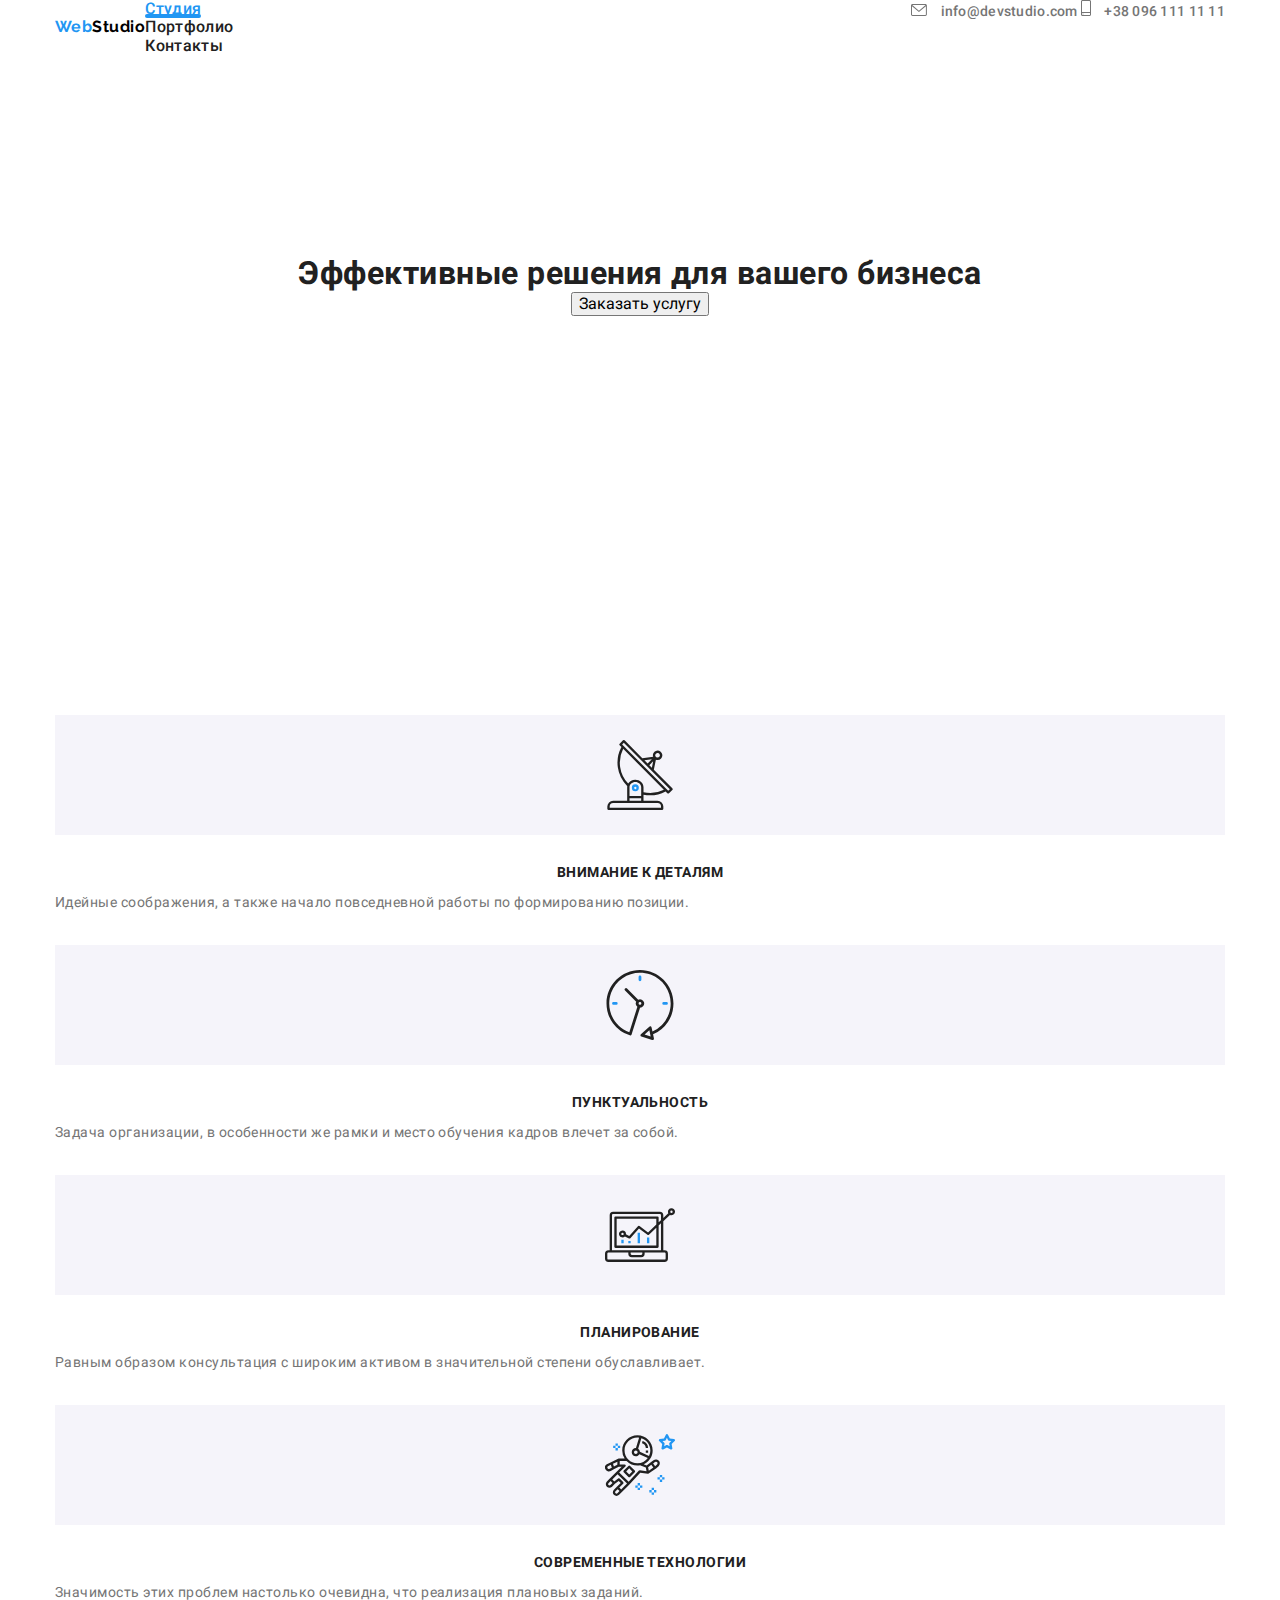
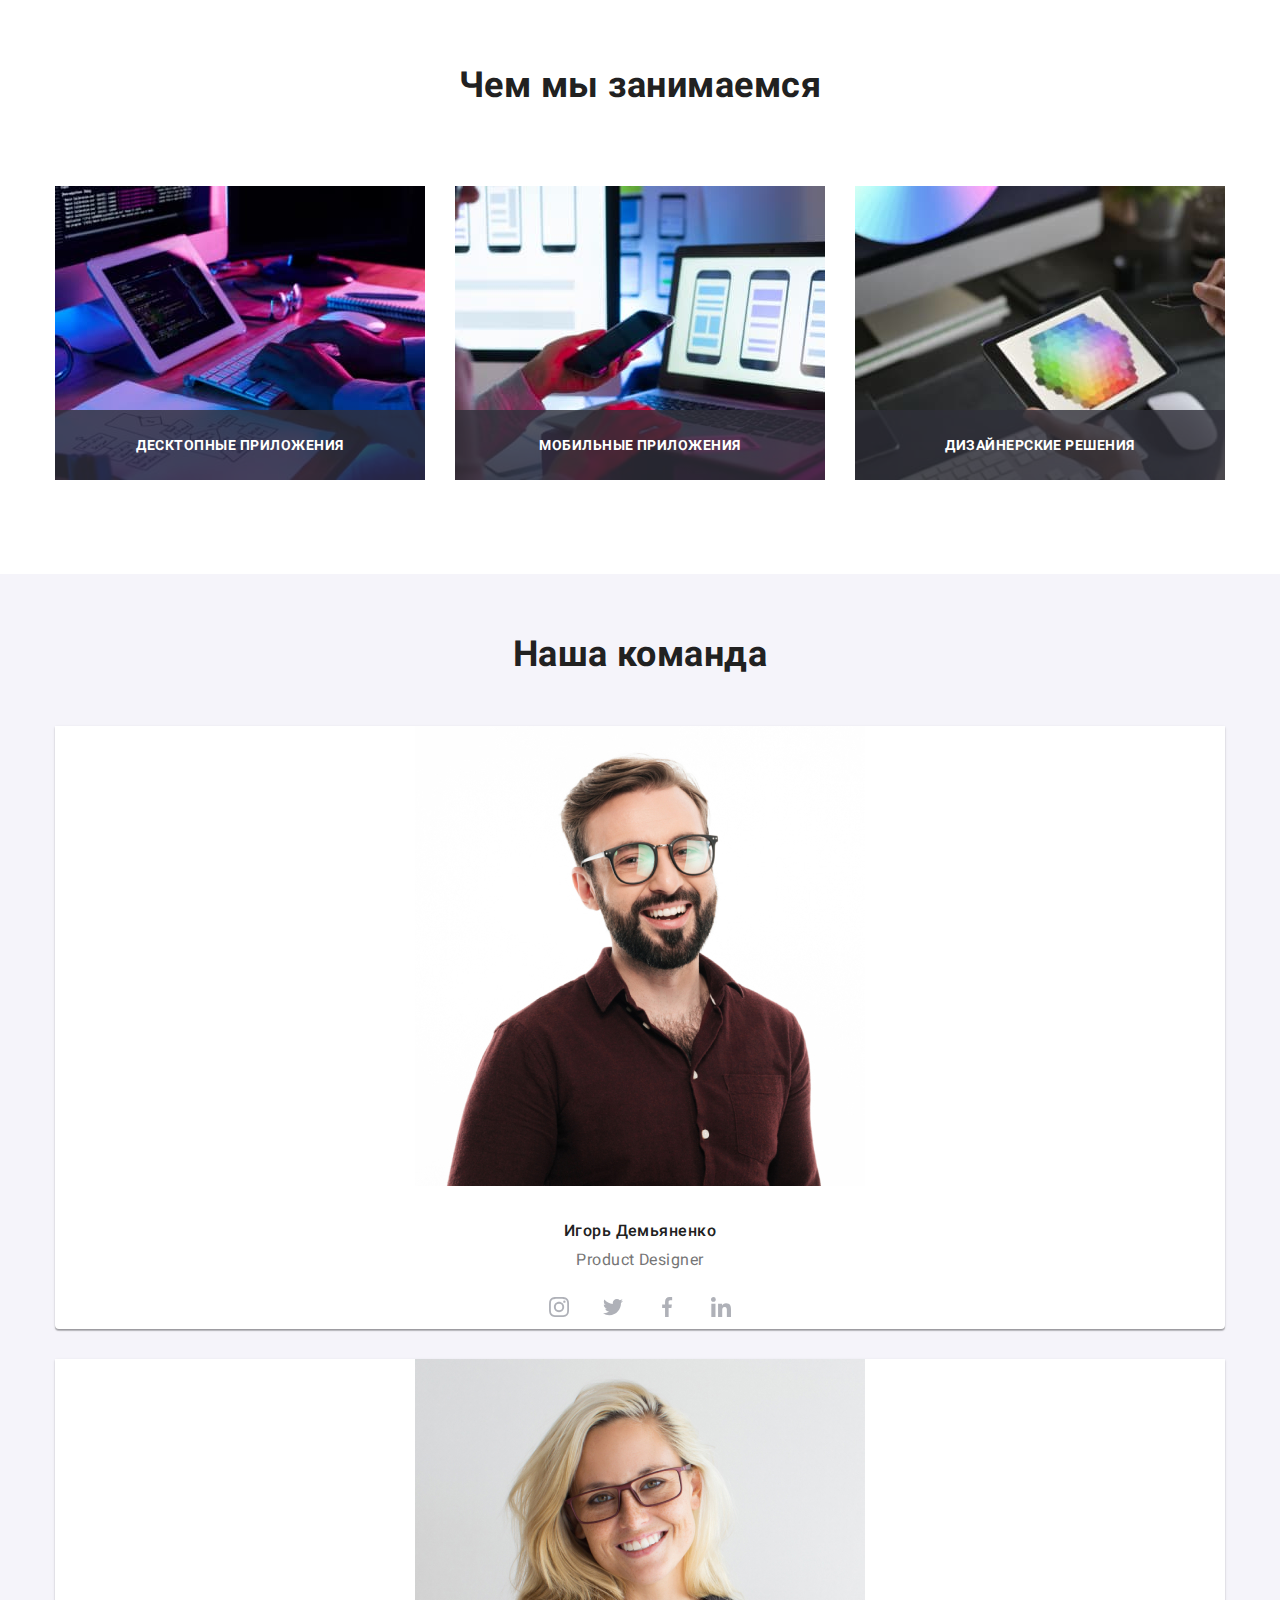
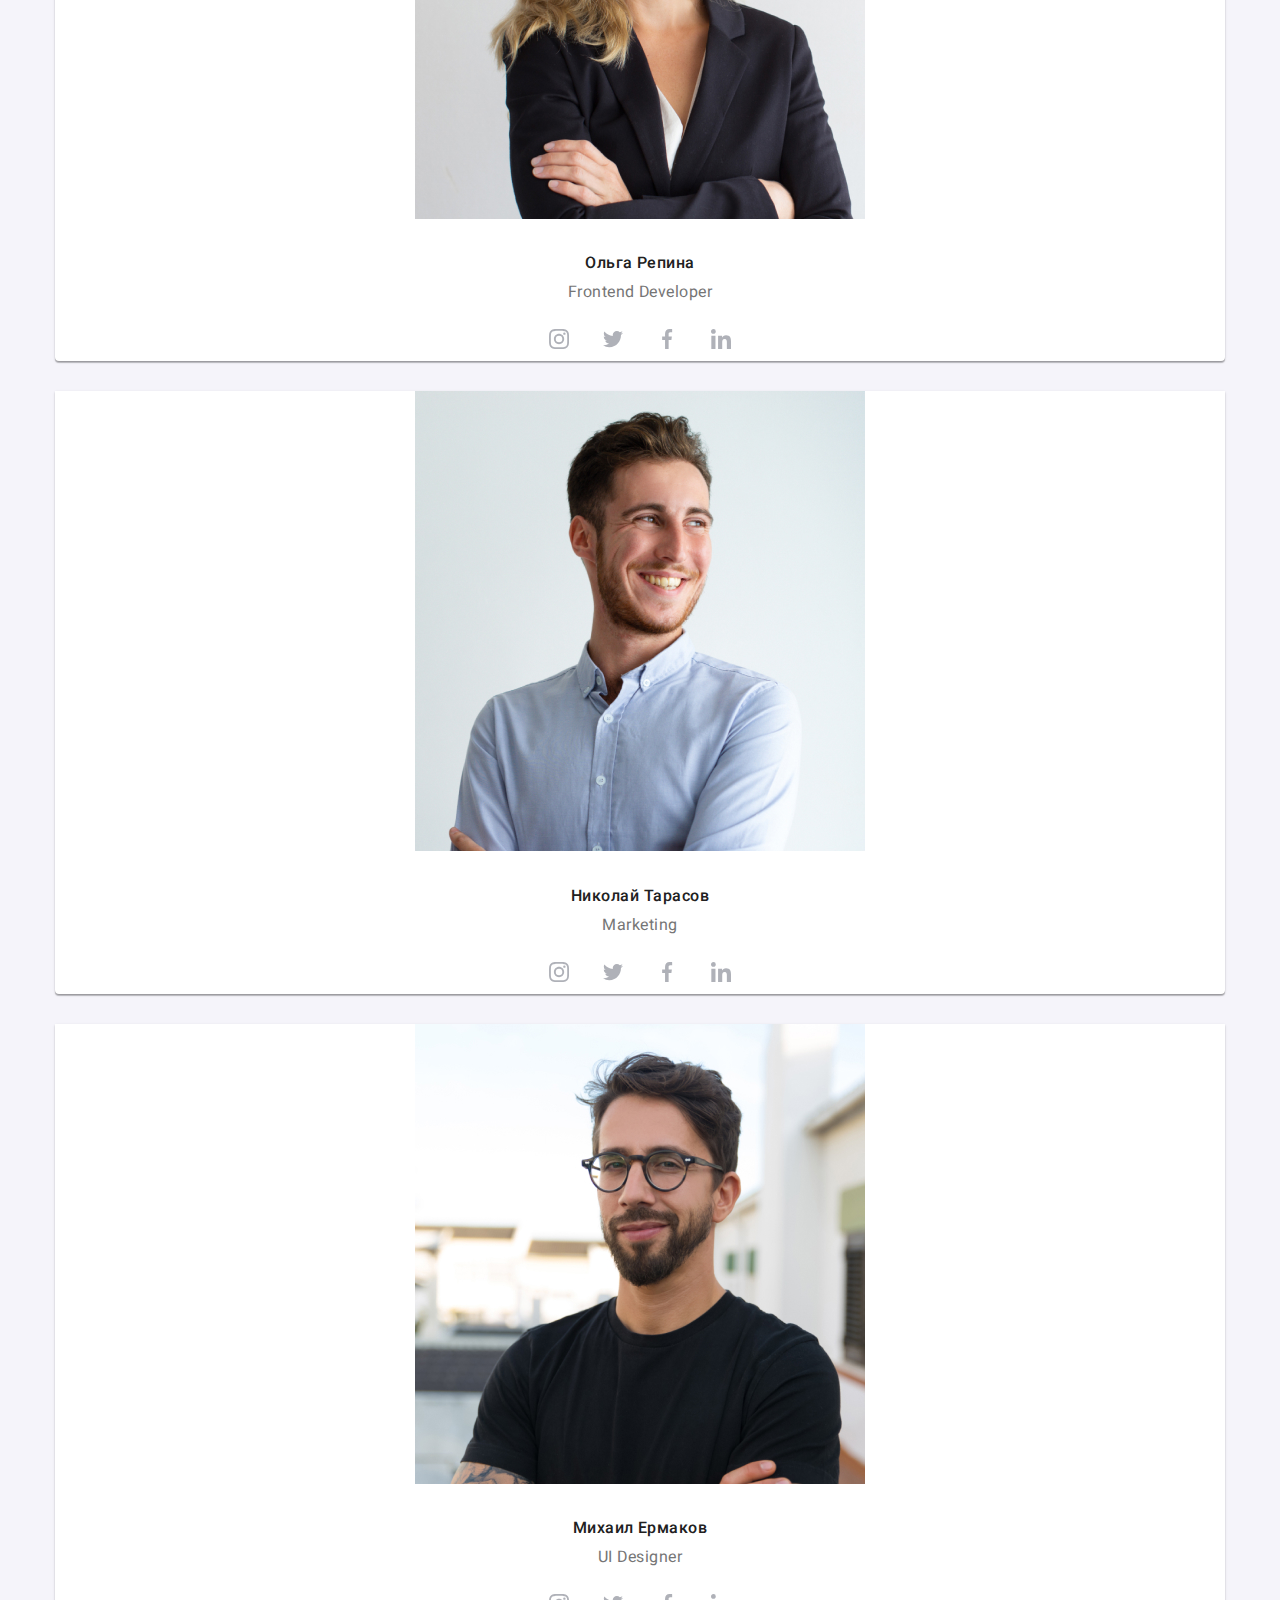
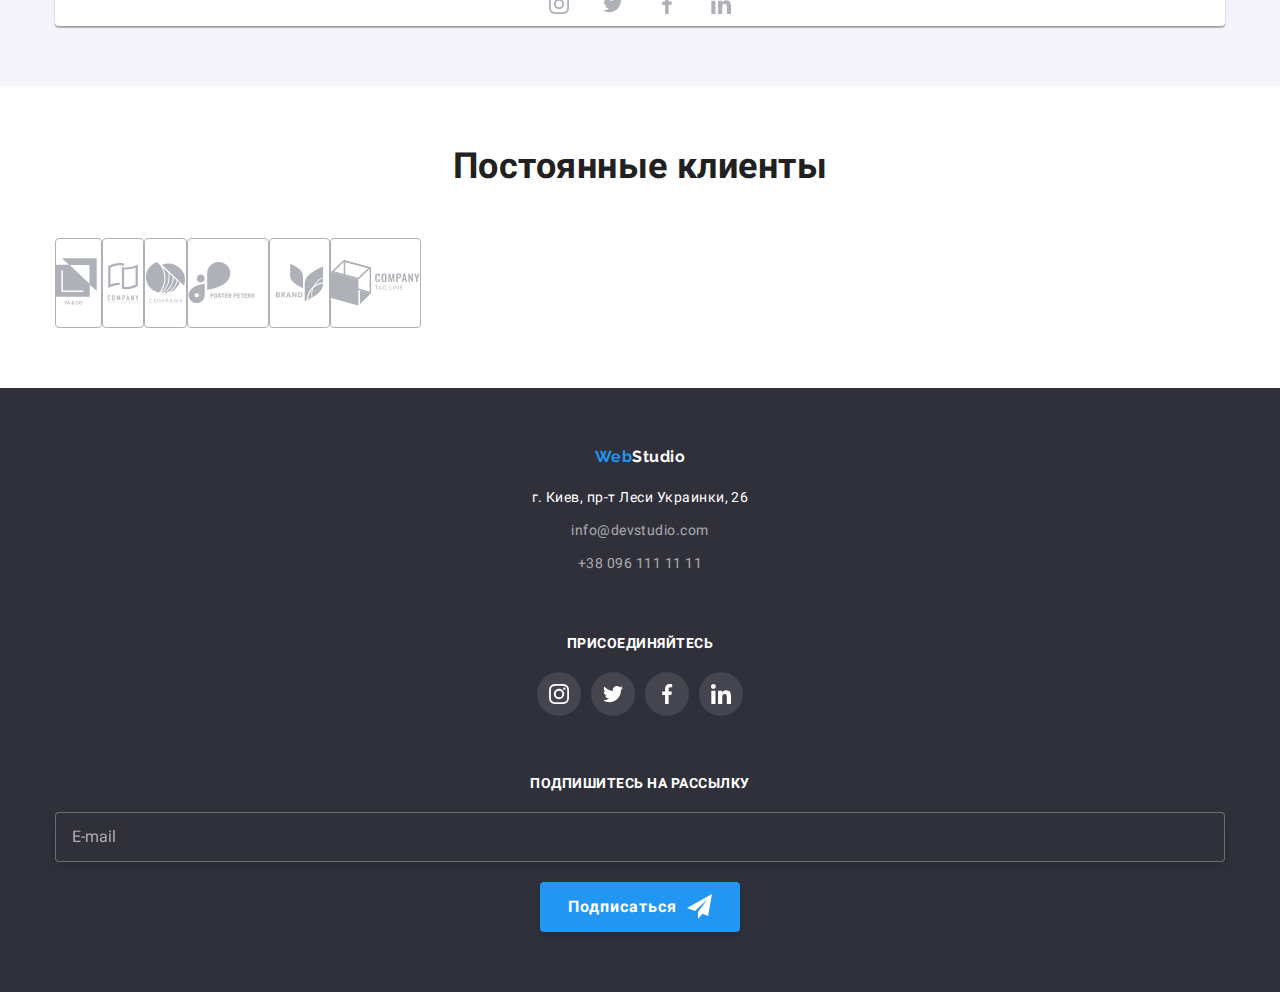
==== commit b2bf75f8: "дз" ====
--- a/index.html
+++ b/index.html
@@ -70,7 +70,7 @@
         </button>
       </section>
       <!--Наші переваги-->
-      <section class="section">
+      <section class="advantages-section">
         <div class="container">
           <h2 class="no-title">Наши преимущества</h2>
           <ul class="advantages list">
@@ -170,8 +170,8 @@
               <img
                 src="./images/member1.jpg"
                 alt="Фото співробітника"
-                width="270"
-                height="260"
+                width="450"
+                height="460"
               />
               <h3 class="member">Игорь Демьяненко</h3>
               <p class="member-text">Product Designer</p>
@@ -203,8 +203,8 @@
               <img
                 src="./images/member2.jpg"
                 alt="Фото співробітника"
-                width="270"
-                height="260"
+                width="450"
+                height="460"
               />
 
               <h3 class="member">Ольга Репина</h3>
@@ -237,8 +237,8 @@
               <img
                 src="./images/member3.jpg"
                 alt="Фото співробітника"
-                width="270"
-                height="260"
+                width="450"
+                height="460"
               />
               <h3 class="member">Николай Тарасов</h3>
               <p class="member-text">Marketing</p>
@@ -270,8 +270,8 @@
               <img
                 src="./images/member4.jpg"
                 alt="Фото співробітника"
-                width="270"
-                height="260"
+                width="450"
+                height="460"
               />
               <h3 class="member">Михаил Ермаков</h3>
               <p class="member-text">UI Designer</p>
@@ -303,46 +303,46 @@
         </div>
       </section>
       <!--Наші клієнти-->
-      <section class="section">
+      <section class="clients-section">
         <div class="container">
           <h2 class="clients-title">Постоянные клиенты</h2>
           <ul class="clients list">
-            <li>
+            <li class="clients-item">
               <a href="" class="clients-link">
                 <svg class="icon" width="45px" height="50px">
                   <use href="./images/sprite.svg#icon-logo-1"></use>
                 </svg>
               </a>
             </li>
-            <li>
+            <li class="clients-item">
               <a href="" class="clients-link">
                 <svg class="icon" width="40" height="52">
                   <use href="./images/sprite.svg#icon-logo-2"></use>
                 </svg>
               </a>
             </li>
-            <li>
+            <li class="clients-item">
               <a href="" class="clients-link">
                 <svg class="icon" width="41px" height="43px">
                   <use href="./images/sprite.svg#icon-logo-3"></use>
                 </svg>
               </a>
             </li>
-            <li>
+            <li class="clients-item">
               <a href="" class="clients-link">
                 <svg class="icon" width="80px" height="42px">
                   <use href="./images/sprite.svg#icon-logo-4"></use>
                 </svg>
               </a>
             </li>
-            <li>
+            <li class="clients-item">
               <a href="" class="clients-link">
                 <svg class="icon" width="59px" height="47px">
                   <use href="./images/sprite.svg#icon-logo-5"></use>
                 </svg>
               </a>
             </li>
-            <li>
+            <li class="clients-item">
               <a href="" class="clients-link">
                 <svg class="icon" width="89px" height="46px">
                   <use href="./images/sprite.svg#icon-logo-6"></use>
--- a/css/main.min.css
+++ b/css/main.min.css
@@ -1,2 +1,2 @@
-/*! modern-normalize v0.6.0 | MIT License | https://github.com/sindresorhus/modern-normalize */*,*::before,*::after{-webkit-box-sizing:border-box;box-sizing:border-box}:root{-moz-tab-size:4;-o-tab-size:4;tab-size:4}html{line-height:1.15;-webkit-text-size-adjust:100%}body{margin:0}body{font-family:system-ui,-apple-system," Roboto , Segoe UI",Helvetica,Arial,sans-serif,"Apple Color Emoji","Segoe UI Emoji"}hr{height:0}abbr[title]{-webkit-text-decoration:underline dotted;text-decoration:underline dotted}b,strong{font-weight:bolder}code,kbd,samp,pre{font-family:SFMono-Regular, Consolas, "Liberation Mono", Menlo, monospace;font-size:1em}small{font-size:80%}sub,sup{font-size:75%;line-height:0;position:relative;vertical-align:baseline}sub{bottom:-0.25em}sup{top:-0.5em}button,input,optgroup,select,textarea{font-family:inherit;font-size:100%;line-height:1.15;margin:0}button,select{text-transform:none}button,[type="button"],[type="reset"],[type="submit"]{-webkit-appearance:button}button::-moz-focus-inner,[type="button"]::-moz-focus-inner,[type="reset"]::-moz-focus-inner,[type="submit"]::-moz-focus-inner{border-style:none;padding:0}button:-moz-focusring,[type="button"]:-moz-focusring,[type="reset"]:-moz-focusring,[type="submit"]:-moz-focusring{outline:1px dotted ButtonText}fieldset{padding:0.35em 0.75em 0.625em}legend{padding:0}progress{vertical-align:baseline}[type="number"]::-webkit-inner-spin-button,[type="number"]::-webkit-outer-spin-button{height:auto}[type="search"]{-webkit-appearance:textfield;outline-offset:-2px}[type="search"]::-webkit-search-decoration{-webkit-appearance:none}::-webkit-file-upload-button{-webkit-appearance:button;font:inherit}summary{display:list-item}@font-face{font-family:"Roboto";src:url("../fonts/Roboto-Regular.eot");src:local("☺"),url("../fonts/Roboto-Regular.woff") format("woff"),url("../fonts/Roboto-Regular.ttf") format("truetype"),url("../fonts/Roboto-Regular.svg") format("svg");font-weight:400;font-style:normal}@font-face{font-family:"Roboto";src:url("../fonts/Roboto-Medium.eot");src:local("☺"),url("../fonts/Roboto-Medium.woff") format("woff"),url("../fonts/Roboto-Medium.ttf") format("truetype"),url("../fonts/Roboto-Medium.svg") format("svg");font-weight:500;font-style:normal}@font-face{font-family:"Roboto";src:url("../fonts/Roboto-Bold.eot");src:local("☺"),url("../fonts/Roboto-Bold.woff") format("woff"),url("../fonts/Roboto-Bold.ttf") format("truetype"),url("../fonts/Roboto-Bold.svg") format("svg");font-weight:700;font-style:normal}@font-face{font-family:"Roboto";src:url("../fonts/Roboto-Black.eot");src:local("☺"),url("../fonts/Roboto-Black.woff") format("woff"),url("../fonts/Roboto-Black.ttf") format("truetype"),url("../fonts/Roboto-Black.svg") format("svg");font-weight:900;font-style:normal}@font-face{font-family:"Raleway";src:url("../fonts/Raleway-Bold.eot");src:local("☺"),url("../fonts/Raleway-Bold.woff") format("woff"),url("../fonts/Raleway-Bold.ttf") format("truetype"),url("../fonts/Raleway-Bold.svg") format("svg");font-weight:700;font-style:normal}body{background-color:#fff;color:#757575;font-family:Roboto, sans-serif;letter-spacing:0.03em}a{text-decoration:none}p{margin:0;padding:0}h1,h2,h3,h4,h5,h6{color:#212121;margin-top:0;margin-bottom:0}.section{padding-top:94px;padding-bottom:94px}.list{list-style:none;margin:0;padding:0}.no-title{display:none}.icon{fill:currentColor}.container{padding-right:15px;padding-left:15px;margin-left:auto;margin-right:auto}@media screen and (min-width: 480px){.container{width:480px}}@media screen and (min-width: 768px){.container{width:768px}}@media screen and (min-width: 1200px){.container{width:1200px}}.logo{font-family:Raleway;font-style:normal;font-weight:700;color:#2196f3}.white-logo{color:#fff}.black-logo{color:#000000}.main-nav{position:relative;display:-webkit-box;display:-ms-flexbox;display:flex;-webkit-box-align:center;-ms-flex-align:center;align-items:center;-webkit-box-pack:justify;-ms-flex-pack:justify;justify-content:space-between}.nav-link{position:relative;font-weight:500;letter-spacing:0.02em;color:#212121;-webkit-transition:color 250ms cubic-bezier(0.4, 0, 0.2, 1);transition:color 250ms cubic-bezier(0.4, 0, 0.2, 1)}.nav-link:hover,.nav-link:focus{color:#2196f3}.site-nav .nav-link.current{color:#2196f3}.site-nav .nav-link.current::after{content:"";position:absolute;bottom:0;left:0;width:100%;height:4px;background-color:#2196f3;border-radius:2px}.head-contacts{font-style:normal;font-weight:500;font-size:14px;line-height:1.14;letter-spacing:0.02em}.head-link{color:#757575;-webkit-transition:color 250ms cubic-bezier(0.4, 0, 0.2, 1);transition:color 250ms cubic-bezier(0.4, 0, 0.2, 1)}.head-link:hover,.head-link:focus{color:#2196f3}.contact-icon{margin-right:10px;fill:currentColor}.menu-button{display:-webkit-inline-box;display:-ms-inline-flexbox;display:inline-flex;margin:0;padding:0;border:none;background-color:#fff;outline:none}.menu-button:hover .icon-cross,.menu-button:focus .icon-cross{fill:#2196f3}.menu-button:hover .icon-menu,.menu-button:focus .icon-menu{fill:#2196f3}@media screen and (min-width: 768px){.menu-button{display:none}}.menu-button .icon-cross{display:none}.menu-button.is-open .icon-cross{display:block}.menu-button.is-open .icon-menu{display:none}@media screen and (max-width: 767px){.menu-container{display:none;position:absolute;top:100%;left:0%;width:100%}.menu-container.is-open{display:block;background-color:#fff;text-align:center;-webkit-box-shadow:0px 4px 8px rgba(0,0,0,0.04),0px 2px 4px rgba(0,0,0,0.08),0px 1px 3px rgba(0,0,0,0.16);box-shadow:0px 4px 8px rgba(0,0,0,0.04),0px 2px 4px rgba(0,0,0,0.08),0px 1px 3px rgba(0,0,0,0.16)}}@media screen and (min-width: 768px){.menu-container{display:-webkit-box;display:-ms-flexbox;display:flex;-webkit-box-pack:justify;-ms-flex-pack:justify;justify-content:space-between;-webkit-box-flex:1;-ms-flex-positive:1;flex-grow:1}}@media screen and (max-width: 767px){.logo{font-size:24px;line-height:1.16}.site-nav{margin-top:60px;margin-bottom:0;margin-right:auto;margin-left:auto}.nav-item{display:block}.current{display:inline-block;height:33px}.nav-link{font-size:18px;line-height:1.16}.nav-item+.nav-item{margin-top:40px}.head-contacts{margin-top:60px;margin-bottom:60px}.head-link{display:block;font-size:18px;line-height:1.16}.head-link+.head-link{margin-top:16px}}.hero-section{max-width:1600px;height:600px;margin-right:auto;margin-left:auto;padding-top:200px;padding-bottom:200px;text-align:center;background-image:-webkit-gradient(linear, left top, right top, from(rgba(47,48,58,0.4)), to(rgba(47,48,58,0.4))),url(../images/hero.jpg);background-image:linear-gradient(to right, rgba(47,48,58,0.4), rgba(47,48,58,0.4)),url(../images/hero.jpg)}.hero-text{max-width:700px;margin-right:auto;margin-left:auto;font-weight:900;font-size:44px;line-height:1.36;letter-spacing:0.06em;text-transform:uppercase;color:#fff}.hero-button{display:inline-block;width:200px;height:50px;margin-top:30px;font-weight:700;font-size:16px;line-height:1.87;letter-spacing:0.06em;color:#fff;background-color:#2196f3;-webkit-box-shadow:0px 4px 4px rgba(0,0,0,0.15);box-shadow:0px 4px 4px rgba(0,0,0,0.15);border-radius:4px;outline:none;border:none;cursor:pointer}.advantages{display:-webkit-box;display:-ms-flexbox;display:flex}.advantages-icon{margin-top:auto;margin-bottom:auto}.advantages-bg{display:-webkit-box;display:-ms-flexbox;display:flex;-webkit-box-pack:center;-ms-flex-pack:center;justify-content:center;width:270px;height:120px;margin-bottom:30px;background:#f5f4fa}.advantages-title{margin-top:0;font-weight:700;font-size:14px;line-height:1.14;text-transform:uppercase;color:#212121}.advantages-text{margin-top:10px;font-size:14px;line-height:1.71;color:#757575}.item+.item{margin-left:30px}.section-projects{padding-bottom:94px}.projects{display:-webkit-box;display:-ms-flexbox;display:flex;-webkit-box-pack:justify;-ms-flex-pack:justify;justify-content:space-between;margin-top:50px}.projects-title{font-weight:700;font-size:36px;line-height:1.16;text-align:center;color:#212121}.item+.item{margin-left:30px}.item{position:relative;overflow:hidden}.item-text{position:absolute;bottom:0%;display:-webkit-box;display:-ms-flexbox;display:flex;-webkit-box-align:center;-ms-flex-align:center;align-items:center;-webkit-box-pack:center;-ms-flex-pack:center;justify-content:center;margin:0;width:100%;height:70px;font-family:Roboto;font-weight:700;font-size:14px;line-height:1.14;text-transform:uppercase;color:#fff;background:rgba(47,48,58,0.8)}.projects>.item img{display:block;max-width:100%;height:auto}.team-section{padding-top:94px;padding-bottom:94px;background:#f5f4fa;text-align:center}.team{display:-webkit-box;display:-ms-flexbox;display:flex;-webkit-box-pack:justify;-ms-flex-pack:justify;justify-content:space-between;margin-top:50px}.team-title{font-weight:700;font-size:36px;line-height:1.16;text-align:center;color:#212121}.team>.item{height:428px;background:#ffffff;-webkit-box-shadow:0px 1px 3px rgba(0,0,0,0.12),0px 1px 1px rgba(0,0,0,0.14),0px 2px 1px rgba(0,0,0,0.2);box-shadow:0px 1px 3px rgba(0,0,0,0.12),0px 1px 1px rgba(0,0,0,0.14),0px 2px 1px rgba(0,0,0,0.2);border-radius:0px 0px 4px 4px}.member{margin-top:30px;font-weight:500;font-size:16px;line-height:1.19;color:#212121}.member-text{margin-top:10px;font-size:16px;line-height:1.19;color:#757575}.member-social{display:-webkit-box;display:-ms-flexbox;display:flex;-webkit-box-pack:center;-ms-flex-pack:center;justify-content:center;-webkit-box-align:center;-ms-flex-align:center;align-items:center;margin-top:16px}.social-link{display:-webkit-box;display:-ms-flexbox;display:flex;-webkit-box-pack:center;-ms-flex-pack:center;justify-content:center;-webkit-box-align:center;-ms-flex-align:center;align-items:center;width:44px;height:44px;color:#afb1b8;border-radius:50%;-webkit-transition:color 250ms cubic-bezier(0.4, 0, 0.2, 1),background-color 250ms cubic-bezier(0.4, 0, 0.2, 1);transition:color 250ms cubic-bezier(0.4, 0, 0.2, 1),background-color 250ms cubic-bezier(0.4, 0, 0.2, 1)}.social-link:hover,.social-link:focus{background-color:#2196f3;color:#fff}.member-social a:not(:last-child){margin-right:10px}.clients-title{font-weight:700;font-size:36px;line-height:1.16;text-align:center;color:#212121}.clients{display:-webkit-box;display:-ms-flexbox;display:flex;-webkit-box-pack:justify;-ms-flex-pack:justify;justify-content:space-between;margin-top:50px}.clients-link{display:-webkit-box;display:-ms-flexbox;display:flex;-webkit-box-pack:center;-ms-flex-pack:center;justify-content:center;-webkit-box-align:center;-ms-flex-align:center;align-items:center;width:170px;height:90px;color:#afb1b8;border:1px solid #afb1b8;border-radius:4px;-webkit-transition:color 250ms cubic-bezier(0.4, 0, 0.2, 1),border-color 250ms cubic-bezier(0.4, 0, 0.2, 1);transition:color 250ms cubic-bezier(0.4, 0, 0.2, 1),border-color 250ms cubic-bezier(0.4, 0, 0.2, 1)}.clients-link:hover,.clients-link:focus{color:#2196f3;border-color:#2196f3}.footer-box{padding-top:60px;padding-bottom:60px;background:#2f303a}.footer-box>.container{display:-webkit-box;display:-ms-flexbox;display:flex}.foot-contacts{display:-webkit-box;display:-ms-flexbox;display:flex;-webkit-box-orient:vertical;-webkit-box-direction:normal;-ms-flex-direction:column;flex-direction:column;margin-right:70px}.address-text{margin-top:20px;font-style:normal;font-size:14px;line-height:1.71;color:#fff}.foot-link{margin-top:9px;font-style:normal;font-size:14px;line-height:1.71;color:rgba(255,255,255,0.6)}.studio-social{margin-top:12px;margin-right:93px}.studio-social-title{font-size:14px;font-weight:700;line-height:1.14;text-transform:uppercase;color:#fff}.studio-social-list{display:-webkit-box;display:-ms-flexbox;display:flex;-webkit-box-pack:justify;-ms-flex-pack:justify;justify-content:space-between;margin-top:20px}.studio-link:not(:last-child){margin-right:10px}.studio-link{display:-webkit-box;display:-ms-flexbox;display:flex;-webkit-box-pack:center;-ms-flex-pack:center;justify-content:center;-webkit-box-align:center;-ms-flex-align:center;align-items:center;width:44px;height:44px;color:#fff;background:rgba(255,255,255,0.1);border-radius:50%;-webkit-transition:background-color 250ms cubic-bezier(0.4, 0, 0.2, 1);transition:background-color 250ms cubic-bezier(0.4, 0, 0.2, 1)}.studio-link:hover,.studio-link:focus{background-color:#2196f3}.subscribe{margin-top:12px}.subscribe-form{display:-webkit-box;display:-ms-flexbox;display:flex;margin-top:20px}.subscribe-title{font-weight:700;font-size:14px;line-height:1.14;text-transform:uppercase;color:#fff}.subscribe-input{width:358px;height:50px;margin-right:12px;padding-left:16px;border:1px solid rgba(255,255,255,0.3);-webkit-filter:drop-shadow(0px 4px 4px rgba(0,0,0,0.15));filter:drop-shadow(0px 4px 4px rgba(0,0,0,0.15));border-radius:4px;background:#2f303a;outline:none;color:#fff}.subscribe-input::-webkit-input-placeholder{font-weight:400;font-size:16px;line-height:1.25;color:rgba(255,255,255,0.6)}.subscribe-input:-ms-input-placeholder{font-weight:400;font-size:16px;line-height:1.25;color:rgba(255,255,255,0.6)}.subscribe-input::-ms-input-placeholder{font-weight:400;font-size:16px;line-height:1.25;color:rgba(255,255,255,0.6)}.subscribe-input::placeholder{font-weight:400;font-size:16px;line-height:1.25;color:rgba(255,255,255,0.6)}.subscribe-button{display:-webkit-box;display:-ms-flexbox;display:flex;-webkit-box-align:center;-ms-flex-align:center;align-items:center;-webkit-box-pack:center;-ms-flex-pack:center;justify-content:center;width:200px;height:50px;background-color:#2196f3;-webkit-box-shadow:0px 4px 4px rgba(0,0,0,0.15);box-shadow:0px 4px 4px rgba(0,0,0,0.15);border-radius:4px;border:none;outline:none;cursor:pointer}.subscribe-button-text{margin-right:10px;font-weight:700;font-size:16px;line-height:1.87;letter-spacing:0.06em;color:#fff}.subscribe-icon{width:25px;height:25px}.backdrop{position:fixed;top:0;left:0;width:100%;height:100%;background:rgba(0,0,0,0.2)}.backdrop.is-hidden{opacity:0;pointer-events:none}.modal{position:absolute;top:50%;left:50%;width:528px;height:581px;padding-right:40px;padding-left:40px;background:#ffffff;-webkit-box-shadow:0px 1px 3px rgba(0,0,0,0.12),0px 1px 1px rgba(0,0,0,0.14),0px 2px 1px rgba(0,0,0,0.2);box-shadow:0px 1px 3px rgba(0,0,0,0.12),0px 1px 1px rgba(0,0,0,0.14),0px 2px 1px rgba(0,0,0,0.2);border-radius:4px;-webkit-transform:translate(-50%, -50%);transform:translate(-50%, -50%)}.modal-title{margin-top:40px;text-align:center;font-weight:700;font-size:20px;line-height:1.15}.modal-icon{width:11px;height:11px}.modal-close-button{position:absolute;margin-left:450px;margin-top:8px;background:#fff;width:30px;height:30px;border:1px solid rgba(0,0,0,0.1);border-radius:50%;outline:none;cursor:pointer;-webkit-transition:fill 250ms cubic-bezier(0.4, 0, 0.2, 1);transition:fill 250ms cubic-bezier(0.4, 0, 0.2, 1)}.modal-close-button:hover .modal-icon,.modal-close-button:focus .modal-icon{fill:#2196f3}.form{display:-webkit-box;display:-ms-flexbox;display:flex;-webkit-box-orient:vertical;-webkit-box-direction:normal;-ms-flex-direction:column;flex-direction:column;margin-right:auto;margin-left:auto;margin-top:12px}.form-label{display:block;font-weight:400;font-size:12px;line-height:1.16;letter-spacing:0.01em}.form-container{position:relative}.form li:nth-last-child(-n+3){margin-top:10px}.form-input{width:100%;height:40px;margin-top:4px;padding-left:42px;border:1px solid rgba(33,33,33,0.2);-webkit-box-sizing:border-box;box-sizing:border-box;border-radius:4px;cursor:pointer;outline:none;-webkit-transition:border 250ms cubic-bezier(0.4, 0, 0.2, 1),fill 250ms cubic-bezier(0.4, 0, 0.2, 1);transition:border 250ms cubic-bezier(0.4, 0, 0.2, 1),fill 250ms cubic-bezier(0.4, 0, 0.2, 1)}.form-input:hover,.form-input:focus{border:1px solid #2196f3}.form-input:hover+.form-icon,.form-input:focus+.form-icon{fill:#2196f3}.form-icon{position:absolute;left:12px;bottom:11px;width:18px;height:18px}.form-comment{resize:none;width:100%;height:120px;margin-top:4px;padding-top:12px;padding-bottom:12px;padding-left:16px;padding-right:16px;border:1px solid rgba(33,33,33,0.2);-webkit-box-sizing:border-box;box-sizing:border-box;border-radius:4px;outline:none;cursor:pointer;-webkit-transition:border 250ms cubic-bezier(0.4, 0, 0.2, 1);transition:border 250ms cubic-bezier(0.4, 0, 0.2, 1)}.form-comment:hover,.form-comment:focus{border:1px solid #2196f3}.form-comment::-webkit-input-placeholder{font-weight:400;font-size:12px;line-height:1.16;letter-spacing:0.01em;color:rgba(117,117,117,0.5)}.form-comment:-ms-input-placeholder{font-weight:400;font-size:12px;line-height:1.16;letter-spacing:0.01em;color:rgba(117,117,117,0.5)}.form-comment::-ms-input-placeholder{font-weight:400;font-size:12px;line-height:1.16;letter-spacing:0.01em;color:rgba(117,117,117,0.5)}.form-comment::placeholder{font-weight:400;font-size:12px;line-height:1.16;letter-spacing:0.01em;color:rgba(117,117,117,0.5)}.checkbox-text{font-weight:400;font-size:14px;line-height:1.7}.contract{-webkit-text-decoration-line:underline;text-decoration-line:underline;color:#2196f3}.accept-checkbox{display:-webkit-box;display:-ms-flexbox;display:flex;-webkit-box-align:center;-ms-flex-align:center;align-items:center;margin-left:auto;margin-right:auto;margin-top:20px}.checkbox{position:absolute;width:1px;height:1px;margin:-1px;border:0;padding:0;clip:rect(0 0 0 0);overflow:hidden}.checkbox:checked+.custom-checkbox{background-image:url(../images/custom2.svg);background-origin:border-box;background-size:contain}.custom-checkbox{width:16px;height:15px;margin-right:7px;background-image:url("../images/custom1.svg")}.contact{-webkit-text-decoration-line:underline;text-decoration-line:underline;color:#2196f3}.modal-send-button{width:200px;height:50px;margin-top:30px;margin-right:auto;margin-left:auto;cursor:pointer;border:none;outline:none;font-weight:500;line-height:1.87;letter-spacing:0.06em;color:#fff;background-color:#2196f3;-webkit-box-shadow:0px 4px 4px rgba(0,0,0,0.15);box-shadow:0px 4px 4px rgba(0,0,0,0.15);border-radius:4px}
+/*! modern-normalize v0.6.0 | MIT License | https://github.com/sindresorhus/modern-normalize */*,*::before,*::after{-webkit-box-sizing:border-box;box-sizing:border-box}:root{-moz-tab-size:4;-o-tab-size:4;tab-size:4}html{line-height:1.15;-webkit-text-size-adjust:100%}body{margin:0}body{font-family:system-ui,-apple-system," Roboto , Segoe UI",Helvetica,Arial,sans-serif,"Apple Color Emoji","Segoe UI Emoji"}hr{height:0}abbr[title]{-webkit-text-decoration:underline dotted;text-decoration:underline dotted}b,strong{font-weight:bolder}code,kbd,samp,pre{font-family:SFMono-Regular, Consolas, "Liberation Mono", Menlo, monospace;font-size:1em}small{font-size:80%}sub,sup{font-size:75%;line-height:0;position:relative;vertical-align:baseline}sub{bottom:-0.25em}sup{top:-0.5em}button,input,optgroup,select,textarea{font-family:inherit;font-size:100%;line-height:1.15;margin:0}button,select{text-transform:none}button,[type="button"],[type="reset"],[type="submit"]{-webkit-appearance:button}button::-moz-focus-inner,[type="button"]::-moz-focus-inner,[type="reset"]::-moz-focus-inner,[type="submit"]::-moz-focus-inner{border-style:none;padding:0}button:-moz-focusring,[type="button"]:-moz-focusring,[type="reset"]:-moz-focusring,[type="submit"]:-moz-focusring{outline:1px dotted ButtonText}fieldset{padding:0.35em 0.75em 0.625em}legend{padding:0}progress{vertical-align:baseline}[type="number"]::-webkit-inner-spin-button,[type="number"]::-webkit-outer-spin-button{height:auto}[type="search"]{-webkit-appearance:textfield;outline-offset:-2px}[type="search"]::-webkit-search-decoration{-webkit-appearance:none}::-webkit-file-upload-button{-webkit-appearance:button;font:inherit}summary{display:list-item}@font-face{font-family:"Roboto";src:url("../fonts/Roboto-Regular.eot");src:local("☺"),url("../fonts/Roboto-Regular.woff") format("woff"),url("../fonts/Roboto-Regular.ttf") format("truetype"),url("../fonts/Roboto-Regular.svg") format("svg");font-weight:400;font-style:normal}@font-face{font-family:"Roboto";src:url("../fonts/Roboto-Medium.eot");src:local("☺"),url("../fonts/Roboto-Medium.woff") format("woff"),url("../fonts/Roboto-Medium.ttf") format("truetype"),url("../fonts/Roboto-Medium.svg") format("svg");font-weight:500;font-style:normal}@font-face{font-family:"Roboto";src:url("../fonts/Roboto-Bold.eot");src:local("☺"),url("../fonts/Roboto-Bold.woff") format("woff"),url("../fonts/Roboto-Bold.ttf") format("truetype"),url("../fonts/Roboto-Bold.svg") format("svg");font-weight:700;font-style:normal}@font-face{font-family:"Roboto";src:url("../fonts/Roboto-Black.eot");src:local("☺"),url("../fonts/Roboto-Black.woff") format("woff"),url("../fonts/Roboto-Black.ttf") format("truetype"),url("../fonts/Roboto-Black.svg") format("svg");font-weight:900;font-style:normal}@font-face{font-family:"Raleway";src:url("../fonts/Raleway-Bold.eot");src:local("☺"),url("../fonts/Raleway-Bold.woff") format("woff"),url("../fonts/Raleway-Bold.ttf") format("truetype"),url("../fonts/Raleway-Bold.svg") format("svg");font-weight:700;font-style:normal}body{background-color:#fff;color:#757575;font-family:Roboto, sans-serif;letter-spacing:0.03em}a{text-decoration:none}p{margin:0;padding:0}h1,h2,h3,h4,h5,h6{color:#212121;margin-top:0;margin-bottom:0}.list{list-style:none;margin:0;padding:0}.no-title{display:none}.icon{fill:currentColor}.item{margin:0}.container{padding-right:15px;padding-left:15px;margin-left:auto;margin-right:auto}@media screen and (min-width: 480px){.container{width:480px}}@media screen and (min-width: 768px){.container{width:768px}}@media screen and (min-width: 1200px){.container{width:1200px}}.logo{font-family:Raleway;font-style:normal;font-weight:700;color:#2196f3}.white-logo{color:#fff}.black-logo{color:#000000}.main-nav{position:relative;display:-webkit-box;display:-ms-flexbox;display:flex;-webkit-box-align:center;-ms-flex-align:center;align-items:center;-webkit-box-pack:justify;-ms-flex-pack:justify;justify-content:space-between}.nav-link{position:relative;font-weight:500;letter-spacing:0.02em;color:#212121;-webkit-transition:color 250ms cubic-bezier(0.4, 0, 0.2, 1);transition:color 250ms cubic-bezier(0.4, 0, 0.2, 1)}.nav-link:hover,.nav-link:focus{color:#2196f3}.site-nav .nav-link.current{color:#2196f3}.site-nav .nav-link.current::after{content:"";position:absolute;bottom:0;left:0;width:100%;height:4px;background-color:#2196f3;border-radius:2px}.head-contacts{font-style:normal;font-weight:500;font-size:14px;line-height:1.14;letter-spacing:0.02em}.head-link{color:#757575;-webkit-transition:color 250ms cubic-bezier(0.4, 0, 0.2, 1);transition:color 250ms cubic-bezier(0.4, 0, 0.2, 1)}.head-link:hover,.head-link:focus{color:#2196f3}.contact-icon{margin-right:10px;fill:currentColor}.menu-button{display:-webkit-inline-box;display:-ms-inline-flexbox;display:inline-flex;margin:0;padding:0;border:none;background-color:#fff;outline:none}.menu-button:hover .icon-cross,.menu-button:focus .icon-cross{fill:#2196f3}.menu-button:hover .icon-menu,.menu-button:focus .icon-menu{fill:#2196f3}@media screen and (min-width: 768px){.menu-button{display:none}}.menu-button .icon-cross{display:none}.menu-button.is-open .icon-cross{display:block}.menu-button.is-open .icon-menu{display:none}@media screen and (max-width: 767px){.menu-container{display:none;position:absolute;top:100%;left:0%;width:100%}.menu-container.is-open{display:block;background-color:#fff;text-align:center;-webkit-box-shadow:0px 4px 8px rgba(0,0,0,0.04),0px 2px 4px rgba(0,0,0,0.08),0px 1px 3px rgba(0,0,0,0.16);box-shadow:0px 4px 8px rgba(0,0,0,0.04),0px 2px 4px rgba(0,0,0,0.08),0px 1px 3px rgba(0,0,0,0.16)}}@media screen and (min-width: 768px){.menu-container{display:-webkit-box;display:-ms-flexbox;display:flex;-webkit-box-pack:justify;-ms-flex-pack:justify;justify-content:space-between;-webkit-box-flex:1;-ms-flex-positive:1;flex-grow:1}}@media screen and (max-width: 767px){.logo{font-size:24px;line-height:1.16}.site-nav{margin-top:60px;margin-bottom:0;margin-right:auto;margin-left:auto}.nav-item{display:block}.current{display:inline-block;height:33px}.nav-link{font-size:18px;line-height:1.16}.nav-item+.nav-item{margin-top:40px}.head-contacts{margin-top:60px;margin-bottom:60px}.head-link{display:block;font-size:18px;line-height:1.16}.head-link+.head-link{margin-top:16px}}.hero-section{max-width:1600px;height:600px;margin-right:auto;margin-left:auto;padding-top:200px;padding-bottom:200px;text-align:center}@media screen and (max-width: 767px){.hero-section{padding-top:118px;height:400px;background-image:-webkit-gradient(linear, left top, right top, from(rgba(47,48,58,0.4)), to(rgba(47,48,58,0.4))),url(../images/hero480-1x.jpg);background-image:linear-gradient(to right, rgba(47,48,58,0.4), rgba(47,48,58,0.4)),url(../images/hero480-1x.jpg)}}@media screen and (max-width: 767px) and (min-device-pixel-ratio: 2), screen and (max-width: 767px) and (-webkit-min-device-pixel-ratio: 2), screen and (max-width: 767px) and (min-resolution: 192dpi), screen and (max-width: 767px) and (min-resolution: 2dppx){.hero-section{background-image:-webkit-gradient(linear, left top, right top, from(rgba(47,48,58,0.4)), to(rgba(47,48,58,0.4))),url(../images/hero480-2x.jpg);background-image:linear-gradient(to right, rgba(47,48,58,0.4), rgba(47,48,58,0.4)),url(../images/hero480-2x.jpg)}}@media screen and (max-width: 767px){.hero-text{max-width:700px;letter-spacing:0.06em;text-transform:uppercase;color:#fff}}@media screen and (max-width: 767px) and (max-width: 767px){.hero-text{margin-right:45px;margin-left:45px;font-size:26px;line-height:1.62}}@media screen and (max-width: 767px){.hero-button{display:inline-block;width:200px;height:50px;margin-top:30px;font-size:16px;line-height:1.87;letter-spacing:0.06em;color:#fff;background-color:#2196f3;-webkit-box-shadow:0px 4px 4px rgba(0,0,0,0.15);box-shadow:0px 4px 4px rgba(0,0,0,0.15);border-radius:4px;outline:none;border:none;cursor:pointer}}.advantages-section{padding-top:30px;padding-bottom:60px}.item{margin-top:30px}.advantages-icon{margin-top:auto;margin-bottom:auto}.advantages-bg{display:-webkit-box;display:-ms-flexbox;display:flex;-webkit-box-pack:center;-ms-flex-pack:center;justify-content:center;width:100%;height:120px;margin-bottom:30px;background:#f5f4fa}.advantages-title{text-align:center;margin-top:0;font-size:14px;line-height:1.14;text-transform:uppercase;color:#212121}.advantages-text{margin-top:10px;font-size:14px;line-height:1.71;color:#757575}.section-projects{padding-bottom:94px}@media screen and (max-width: 1199px){.section-projects{display:none}}.projects{display:-webkit-box;display:-ms-flexbox;display:flex;-webkit-box-pack:justify;-ms-flex-pack:justify;justify-content:space-between;margin-top:50px}.projects-title{font-weight:700;font-size:36px;line-height:1.16;text-align:center;color:#212121}.item{position:relative;overflow:hidden}.item-text{position:absolute;bottom:0%;display:-webkit-box;display:-ms-flexbox;display:flex;-webkit-box-align:center;-ms-flex-align:center;align-items:center;-webkit-box-pack:center;-ms-flex-pack:center;justify-content:center;margin:0;width:100%;height:70px;font-family:Roboto;font-weight:700;font-size:14px;line-height:1.14;text-transform:uppercase;color:#fff;background:rgba(47,48,58,0.8)}.projects>.item img{display:block;max-width:100%;height:auto}.team-section{padding-top:60px;padding-bottom:60px;background:#f5f4fa;text-align:center}.team{margin-top:50px}.team-title{font-weight:700;font-size:36px;line-height:1.16;text-align:center;color:#212121}.team>.item{background:#ffffff;-webkit-box-shadow:0px 1px 3px rgba(0,0,0,0.12),0px 1px 1px rgba(0,0,0,0.14),0px 2px 1px rgba(0,0,0,0.2);box-shadow:0px 1px 3px rgba(0,0,0,0.12),0px 1px 1px rgba(0,0,0,0.14),0px 2px 1px rgba(0,0,0,0.2);border-radius:0px 0px 4px 4px}@media screen and (max-width: 767px){.team>.item{height:622px}}.member{margin-top:30px;font-weight:500;font-size:16px;line-height:1.19;color:#212121}.member-text{margin-top:10px;font-size:16px;line-height:1.19;color:#757575}.member-social{display:-webkit-box;display:-ms-flexbox;display:flex;-webkit-box-pack:center;-ms-flex-pack:center;justify-content:center;-webkit-box-align:center;-ms-flex-align:center;align-items:center;margin-top:16px}.social-link{display:-webkit-box;display:-ms-flexbox;display:flex;-webkit-box-pack:center;-ms-flex-pack:center;justify-content:center;-webkit-box-align:center;-ms-flex-align:center;align-items:center;width:44px;height:44px;color:#afb1b8;border-radius:50%;-webkit-transition:color 250ms cubic-bezier(0.4, 0, 0.2, 1),background-color 250ms cubic-bezier(0.4, 0, 0.2, 1);transition:color 250ms cubic-bezier(0.4, 0, 0.2, 1),background-color 250ms cubic-bezier(0.4, 0, 0.2, 1)}.social-link:hover,.social-link:focus{background-color:#2196f3;color:#fff}.member-social a:not(:last-child){margin-right:10px}.clients-section{margin-top:60px;margin-bottom:30px}.clients-title{font-weight:700;font-size:36px;line-height:1.16;text-align:center;color:#212121}.clients{display:-webkit-box;display:-ms-flexbox;display:flex;-ms-flex-wrap:wrap;flex-wrap:wrap;margin-top:50px}.clients-item{margin-bottom:30px}@media screen and (max-width: 767px){.clients-item:nth-child(2n){margin-left:30px}}.clients-link{display:-webkit-box;display:-ms-flexbox;display:flex;-webkit-box-pack:center;-ms-flex-pack:center;justify-content:center;-webkit-box-align:center;-ms-flex-align:center;align-items:center;height:90px;color:#afb1b8;border:1px solid #afb1b8;border-radius:4px;-webkit-transition:color 250ms cubic-bezier(0.4, 0, 0.2, 1),border-color 250ms cubic-bezier(0.4, 0, 0.2, 1);transition:color 250ms cubic-bezier(0.4, 0, 0.2, 1),border-color 250ms cubic-bezier(0.4, 0, 0.2, 1)}.clients-link:hover,.clients-link:focus{color:#2196f3;border-color:#2196f3}@media screen and (max-width: 767px){.clients-link{width:210px}}.footer-box{padding-top:60px;padding-bottom:60px;background:#2f303a}.foot-contacts{display:-webkit-box;display:-ms-flexbox;display:flex;-webkit-box-orient:vertical;-webkit-box-direction:normal;-ms-flex-direction:column;flex-direction:column;text-align:center}.address-text{margin-top:20px;font-style:normal;font-size:14px;line-height:1.71;color:#fff}.foot-link{margin-top:9px;font-style:normal;font-size:14px;line-height:1.71;color:rgba(255,255,255,0.6)}.studio-social{margin-top:60px}.studio-social-title{text-align:center;font-size:14px;font-weight:700;line-height:1.14;text-transform:uppercase;color:#fff}.studio-social-list{display:-webkit-box;display:-ms-flexbox;display:flex;-webkit-box-pack:center;-ms-flex-pack:center;justify-content:center;margin-top:20px}.studio-link:not(:last-child){margin-right:10px}.studio-link{display:-webkit-box;display:-ms-flexbox;display:flex;-webkit-box-pack:center;-ms-flex-pack:center;justify-content:center;-webkit-box-align:center;-ms-flex-align:center;align-items:center;width:44px;height:44px;color:#fff;background:rgba(255,255,255,0.1);border-radius:50%;-webkit-transition:background-color 250ms cubic-bezier(0.4, 0, 0.2, 1);transition:background-color 250ms cubic-bezier(0.4, 0, 0.2, 1)}.studio-link:hover,.studio-link:focus{background-color:#2196f3}.subscribe{margin-top:60px}.subscribe-form{display:block;margin-top:20px}.subscribe-title{text-align:center;font-weight:700;font-size:14px;line-height:1.14;text-transform:uppercase;color:#fff}.subscribe-input{width:100%;height:50px;margin-right:12px;padding-left:16px;border:1px solid rgba(255,255,255,0.3);-webkit-filter:drop-shadow(0px 4px 4px rgba(0,0,0,0.15));filter:drop-shadow(0px 4px 4px rgba(0,0,0,0.15));border-radius:4px;background:#2f303a;outline:none;color:#fff}.subscribe-input::-webkit-input-placeholder{font-weight:400;font-size:16px;line-height:1.25;color:rgba(255,255,255,0.6)}.subscribe-input:-ms-input-placeholder{font-weight:400;font-size:16px;line-height:1.25;color:rgba(255,255,255,0.6)}.subscribe-input::-ms-input-placeholder{font-weight:400;font-size:16px;line-height:1.25;color:rgba(255,255,255,0.6)}.subscribe-input::placeholder{font-weight:400;font-size:16px;line-height:1.25;color:rgba(255,255,255,0.6)}.subscribe-button{display:-webkit-box;display:-ms-flexbox;display:flex;-webkit-box-align:center;-ms-flex-align:center;align-items:center;-webkit-box-pack:center;-ms-flex-pack:center;justify-content:center;width:200px;height:50px;margin-top:20px;margin-right:auto;margin-left:auto;background-color:#2196f3;-webkit-box-shadow:0px 4px 4px rgba(0,0,0,0.15);box-shadow:0px 4px 4px rgba(0,0,0,0.15);border-radius:4px;border:none;outline:none;cursor:pointer}.subscribe-button-text{margin-right:10px;font-weight:700;font-size:16px;line-height:1.87;letter-spacing:0.06em;color:#fff}.subscribe-icon{width:25px;height:25px}.backdrop{position:fixed;top:0;left:0;width:100%;height:100%;background:rgba(0,0,0,0.2)}.backdrop.is-hidden{opacity:0;pointer-events:none}.modal{position:absolute;top:50%;left:50%;width:528px;height:581px;padding-right:40px;padding-left:40px;background:#ffffff;-webkit-box-shadow:0px 1px 3px rgba(0,0,0,0.12),0px 1px 1px rgba(0,0,0,0.14),0px 2px 1px rgba(0,0,0,0.2);box-shadow:0px 1px 3px rgba(0,0,0,0.12),0px 1px 1px rgba(0,0,0,0.14),0px 2px 1px rgba(0,0,0,0.2);border-radius:4px;-webkit-transform:translate(-50%, -50%);transform:translate(-50%, -50%)}.modal-title{margin-top:40px;text-align:center;font-weight:700;font-size:20px;line-height:1.15}.modal-icon{width:11px;height:11px}.modal-close-button{position:absolute;margin-left:450px;margin-top:8px;background:#fff;width:30px;height:30px;border:1px solid rgba(0,0,0,0.1);border-radius:50%;outline:none;cursor:pointer;-webkit-transition:fill 250ms cubic-bezier(0.4, 0, 0.2, 1);transition:fill 250ms cubic-bezier(0.4, 0, 0.2, 1)}.modal-close-button:hover .modal-icon,.modal-close-button:focus .modal-icon{fill:#2196f3}.form{display:-webkit-box;display:-ms-flexbox;display:flex;-webkit-box-orient:vertical;-webkit-box-direction:normal;-ms-flex-direction:column;flex-direction:column;margin-right:auto;margin-left:auto;margin-top:12px}.form-label{display:block;font-weight:400;font-size:12px;line-height:1.16;letter-spacing:0.01em}.form-container{position:relative}.form li:nth-last-child(-n+3){margin-top:10px}.form-input{width:100%;height:40px;margin-top:4px;padding-left:42px;border:1px solid rgba(33,33,33,0.2);-webkit-box-sizing:border-box;box-sizing:border-box;border-radius:4px;cursor:pointer;outline:none;-webkit-transition:border 250ms cubic-bezier(0.4, 0, 0.2, 1),fill 250ms cubic-bezier(0.4, 0, 0.2, 1);transition:border 250ms cubic-bezier(0.4, 0, 0.2, 1),fill 250ms cubic-bezier(0.4, 0, 0.2, 1)}.form-input:hover,.form-input:focus{border:1px solid #2196f3}.form-input:hover+.form-icon,.form-input:focus+.form-icon{fill:#2196f3}.form-icon{position:absolute;left:12px;bottom:11px;width:18px;height:18px}.form-comment{resize:none;width:100%;height:120px;margin-top:4px;padding-top:12px;padding-bottom:12px;padding-left:16px;padding-right:16px;border:1px solid rgba(33,33,33,0.2);-webkit-box-sizing:border-box;box-sizing:border-box;border-radius:4px;outline:none;cursor:pointer;-webkit-transition:border 250ms cubic-bezier(0.4, 0, 0.2, 1);transition:border 250ms cubic-bezier(0.4, 0, 0.2, 1)}.form-comment:hover,.form-comment:focus{border:1px solid #2196f3}.form-comment::-webkit-input-placeholder{font-weight:400;font-size:12px;line-height:1.16;letter-spacing:0.01em;color:rgba(117,117,117,0.5)}.form-comment:-ms-input-placeholder{font-weight:400;font-size:12px;line-height:1.16;letter-spacing:0.01em;color:rgba(117,117,117,0.5)}.form-comment::-ms-input-placeholder{font-weight:400;font-size:12px;line-height:1.16;letter-spacing:0.01em;color:rgba(117,117,117,0.5)}.form-comment::placeholder{font-weight:400;font-size:12px;line-height:1.16;letter-spacing:0.01em;color:rgba(117,117,117,0.5)}.checkbox-text{font-weight:400;font-size:14px;line-height:1.7}.contract{-webkit-text-decoration-line:underline;text-decoration-line:underline;color:#2196f3}.accept-checkbox{display:-webkit-box;display:-ms-flexbox;display:flex;-webkit-box-align:center;-ms-flex-align:center;align-items:center;margin-left:auto;margin-right:auto;margin-top:20px}.checkbox{position:absolute;width:1px;height:1px;margin:-1px;border:0;padding:0;clip:rect(0 0 0 0);overflow:hidden}.checkbox:checked+.custom-checkbox{background-image:url(../images/custom2.svg);background-origin:border-box;background-size:contain}.custom-checkbox{width:16px;height:15px;margin-right:7px;background-image:url("../images/custom1.svg")}.contact{-webkit-text-decoration-line:underline;text-decoration-line:underline;color:#2196f3}.modal-send-button{width:200px;height:50px;margin-top:30px;margin-right:auto;margin-left:auto;cursor:pointer;border:none;outline:none;font-weight:500;line-height:1.87;letter-spacing:0.06em;color:#fff;background-color:#2196f3;-webkit-box-shadow:0px 4px 4px rgba(0,0,0,0.15);box-shadow:0px 4px 4px rgba(0,0,0,0.15);border-radius:4px}
 /*# sourceMappingURL=main.min.css.map */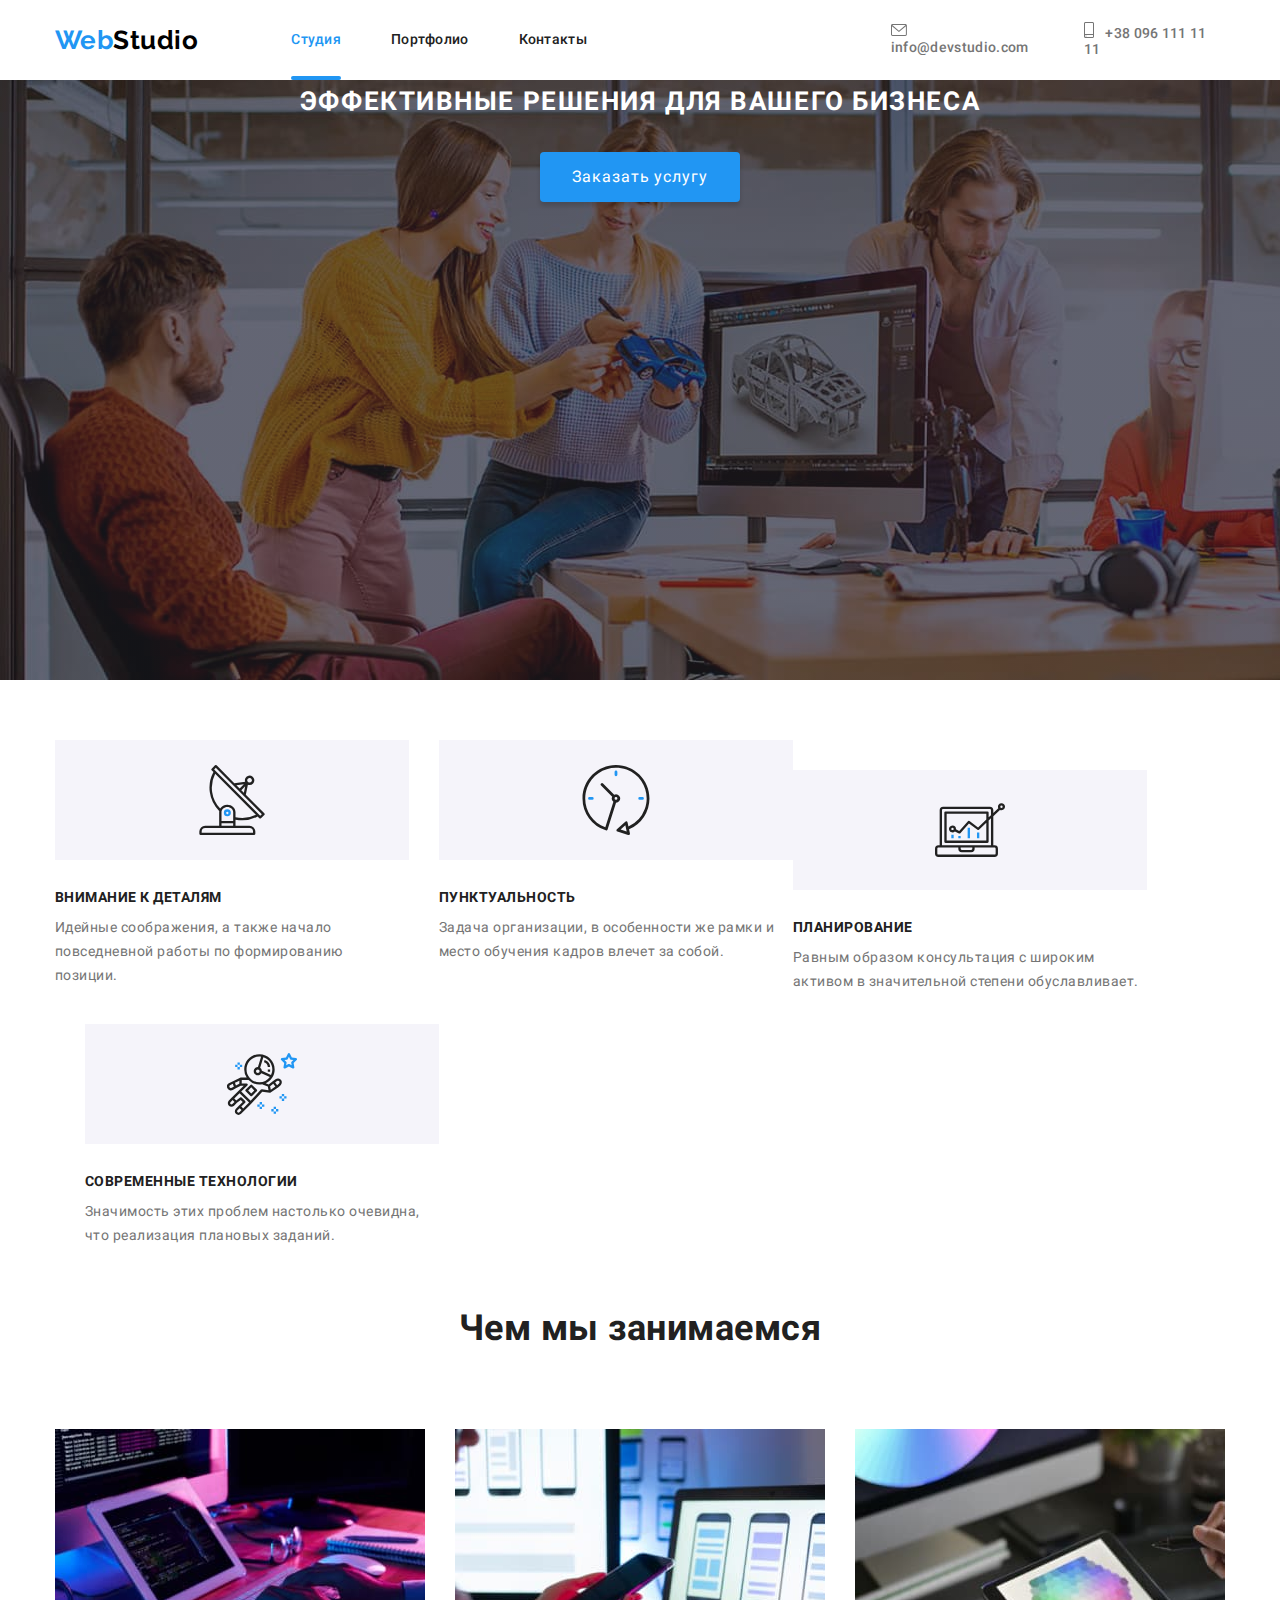
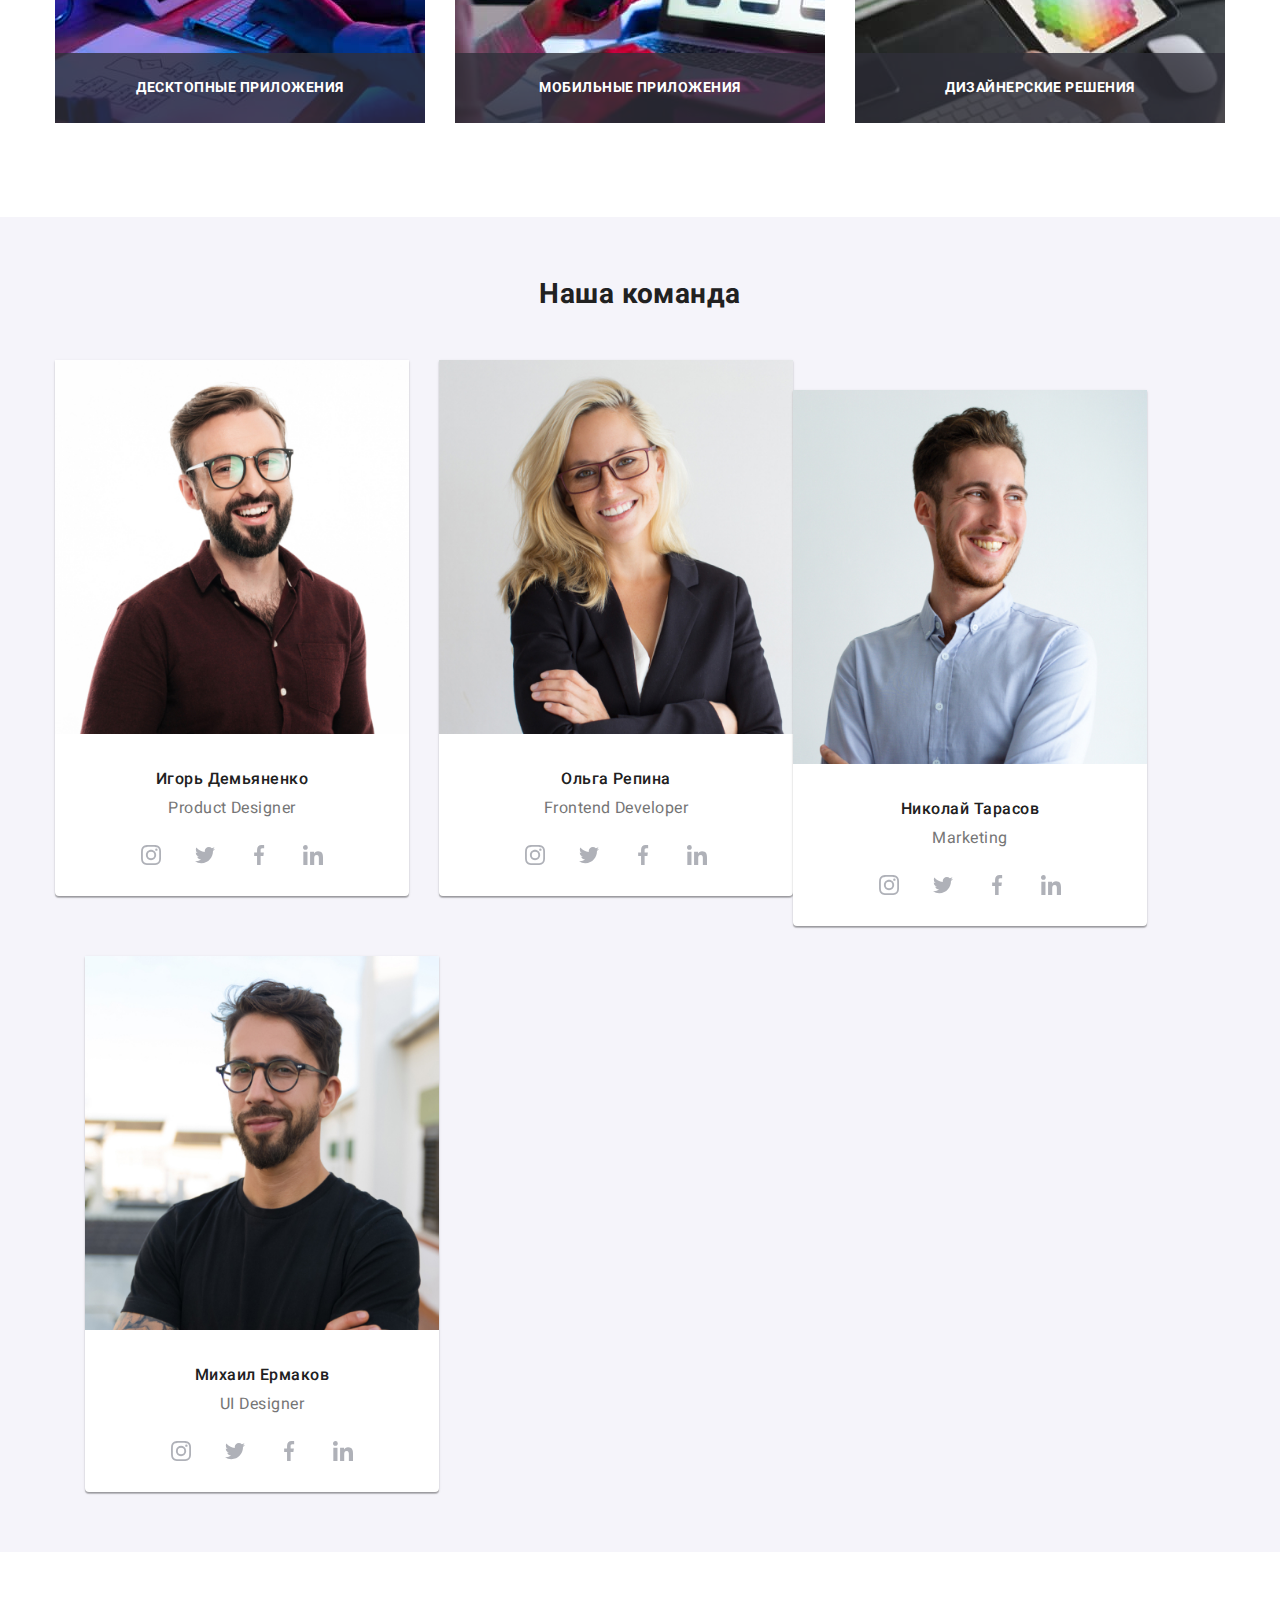
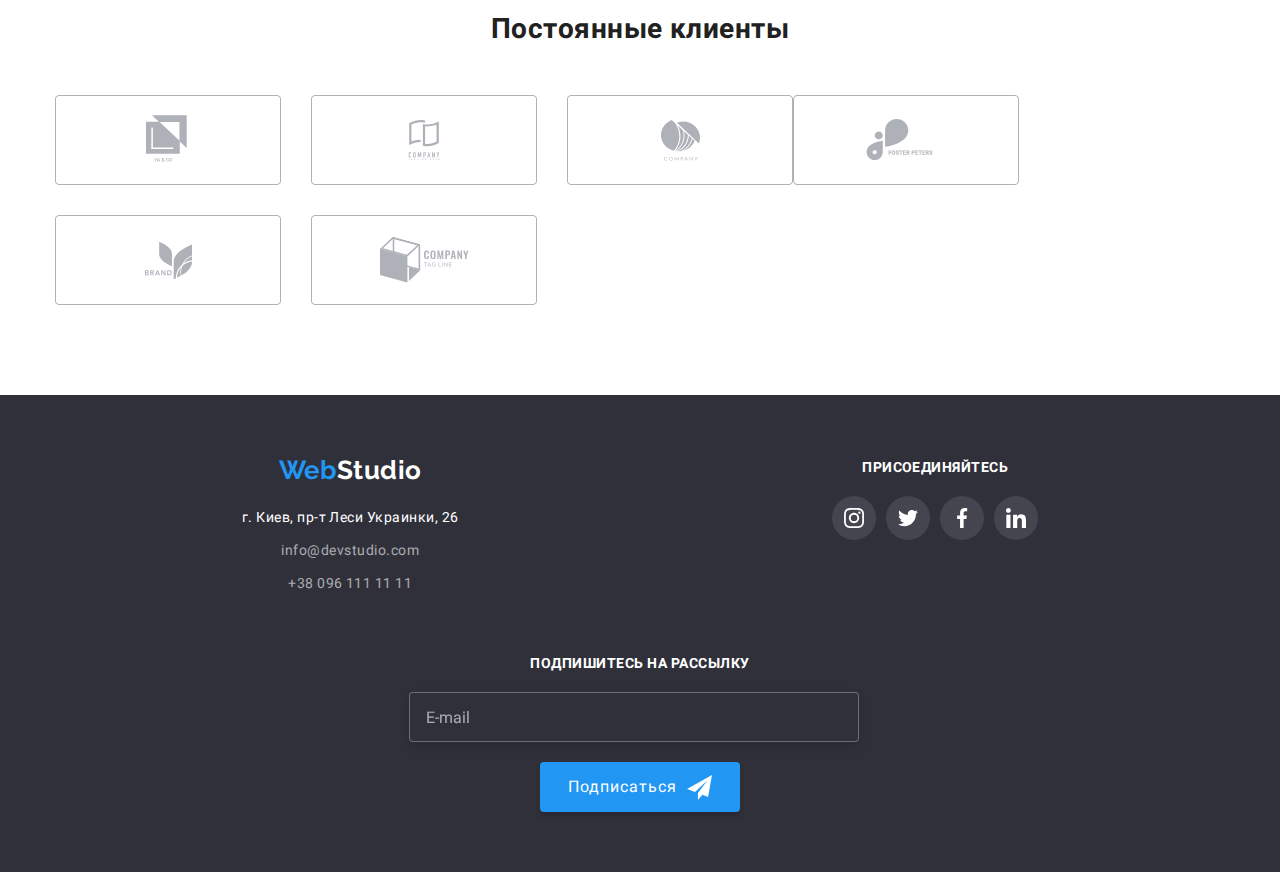
==== commit 09a595a2: "lp" ====
--- a/index.html
+++ b/index.html
@@ -63,18 +63,20 @@
     </header>
     <main>
       <!--Герой сайту-->
-      <section class="hero-section container">
-        <h1 class="hero-text">Эффективные решения для вашего бизнеса</h1>
+      <section class="hero-section ">
+        <div class="hero container">
+          <h1 class="hero-text">Эффективные решения для вашего бизнеса</h1>
         <button type="button" class="hero-button" data-modal-open>
           Заказать услугу
         </button>
+        </div>
       </section>
       <!--Наші переваги-->
       <section class="advantages-section">
         <div class="container">
           <h2 class="no-title">Наши преимущества</h2>
           <ul class="advantages list">
-            <li class="item">
+            <li class="advantages-item">
               <div class="advantages-bg">
                 <svg class="advantages-icon" width="70px" height="70px">
                   <use href="./images/sprite.svg#icon-antenna-1"></use>
@@ -86,7 +88,7 @@
                 формированию позиции.
               </p>
             </li>
-            <li class="item">
+            <li class="advantages-item">
               <div class="advantages-bg">
                 <svg class="advantages-icon" width="70px" height="70px">
                   <use href="./images/sprite.svg#icon-clock-1"></use>
@@ -98,7 +100,7 @@
                 кадров влечет за собой.
               </p>
             </li>
-            <li class="item">
+            <li class="advantages-item">
               <div class="advantages-bg">
                 <svg class="advantages-icon" width="70px" height="70px">
                   <use href="./images/sprite.svg#icon-diagram-1"></use>
@@ -110,7 +112,7 @@
                 степени обуславливает.
               </p>
             </li>
-            <li class="item">
+            <li class="advantages-item">
               <div class="advantages-bg">
                 <svg class="advantages-icon" width="70px" height="70px">
                   <use href="./images/sprite.svg#icon-astronaut-1"></use>
@@ -166,7 +168,7 @@
         <div class="container">
           <h2 class="team-title">Наша команда</h2>
           <ul class="team list">
-            <li class="item">
+            <li class="team-item">
               <img
                 src="./images/member1.jpg"
                 alt="Фото співробітника"
@@ -199,7 +201,7 @@
                 </a>
               </div>
             </li>
-            <li class="item">
+            <li class="team-item">
               <img
                 src="./images/member2.jpg"
                 alt="Фото співробітника"
@@ -233,7 +235,7 @@
                 </a>
               </div>
             </li>
-            <li class="item">
+            <li class="team-item">
               <img
                 src="./images/member3.jpg"
                 alt="Фото співробітника"
@@ -266,7 +268,7 @@
                 </a>
               </div>
             </li>
-            <li class="item">
+            <li class="team-item">
               <img
                 src="./images/member4.jpg"
                 alt="Фото співробітника"
@@ -356,7 +358,8 @@
     <!--Футер-->
     <footer class="footer-box">
       <div class="container">
-        <address class="foot-contacts">
+        <div class="foot-thumb">
+          <address class="foot-contacts">
           <a href="./index.html" class="logo"
             >Web<span class="white-logo">Studio</span></a
           >
@@ -393,6 +396,7 @@
             </a>
           </div>
         </div>
+        </div>
 
         <div class="subscribe">
           <h2 class="subscribe-title">Подпишитесь на рассылку</h2>
--- a/css/main.min.css
+++ b/css/main.min.css
@@ -1,2 +1,2 @@
-/*! modern-normalize v0.6.0 | MIT License | https://github.com/sindresorhus/modern-normalize */*,*::before,*::after{-webkit-box-sizing:border-box;box-sizing:border-box}:root{-moz-tab-size:4;-o-tab-size:4;tab-size:4}html{line-height:1.15;-webkit-text-size-adjust:100%}body{margin:0}body{font-family:system-ui,-apple-system," Roboto , Segoe UI",Helvetica,Arial,sans-serif,"Apple Color Emoji","Segoe UI Emoji"}hr{height:0}abbr[title]{-webkit-text-decoration:underline dotted;text-decoration:underline dotted}b,strong{font-weight:bolder}code,kbd,samp,pre{font-family:SFMono-Regular, Consolas, "Liberation Mono", Menlo, monospace;font-size:1em}small{font-size:80%}sub,sup{font-size:75%;line-height:0;position:relative;vertical-align:baseline}sub{bottom:-0.25em}sup{top:-0.5em}button,input,optgroup,select,textarea{font-family:inherit;font-size:100%;line-height:1.15;margin:0}button,select{text-transform:none}button,[type="button"],[type="reset"],[type="submit"]{-webkit-appearance:button}button::-moz-focus-inner,[type="button"]::-moz-focus-inner,[type="reset"]::-moz-focus-inner,[type="submit"]::-moz-focus-inner{border-style:none;padding:0}button:-moz-focusring,[type="button"]:-moz-focusring,[type="reset"]:-moz-focusring,[type="submit"]:-moz-focusring{outline:1px dotted ButtonText}fieldset{padding:0.35em 0.75em 0.625em}legend{padding:0}progress{vertical-align:baseline}[type="number"]::-webkit-inner-spin-button,[type="number"]::-webkit-outer-spin-button{height:auto}[type="search"]{-webkit-appearance:textfield;outline-offset:-2px}[type="search"]::-webkit-search-decoration{-webkit-appearance:none}::-webkit-file-upload-button{-webkit-appearance:button;font:inherit}summary{display:list-item}@font-face{font-family:"Roboto";src:url("../fonts/Roboto-Regular.eot");src:local("☺"),url("../fonts/Roboto-Regular.woff") format("woff"),url("../fonts/Roboto-Regular.ttf") format("truetype"),url("../fonts/Roboto-Regular.svg") format("svg");font-weight:400;font-style:normal}@font-face{font-family:"Roboto";src:url("../fonts/Roboto-Medium.eot");src:local("☺"),url("../fonts/Roboto-Medium.woff") format("woff"),url("../fonts/Roboto-Medium.ttf") format("truetype"),url("../fonts/Roboto-Medium.svg") format("svg");font-weight:500;font-style:normal}@font-face{font-family:"Roboto";src:url("../fonts/Roboto-Bold.eot");src:local("☺"),url("../fonts/Roboto-Bold.woff") format("woff"),url("../fonts/Roboto-Bold.ttf") format("truetype"),url("../fonts/Roboto-Bold.svg") format("svg");font-weight:700;font-style:normal}@font-face{font-family:"Roboto";src:url("../fonts/Roboto-Black.eot");src:local("☺"),url("../fonts/Roboto-Black.woff") format("woff"),url("../fonts/Roboto-Black.ttf") format("truetype"),url("../fonts/Roboto-Black.svg") format("svg");font-weight:900;font-style:normal}@font-face{font-family:"Raleway";src:url("../fonts/Raleway-Bold.eot");src:local("☺"),url("../fonts/Raleway-Bold.woff") format("woff"),url("../fonts/Raleway-Bold.ttf") format("truetype"),url("../fonts/Raleway-Bold.svg") format("svg");font-weight:700;font-style:normal}body{background-color:#fff;color:#757575;font-family:Roboto, sans-serif;letter-spacing:0.03em}a{text-decoration:none}p{margin:0;padding:0}h1,h2,h3,h4,h5,h6{color:#212121;margin-top:0;margin-bottom:0}.list{list-style:none;margin:0;padding:0}.no-title{display:none}.icon{fill:currentColor}.item{margin:0}.container{padding-right:15px;padding-left:15px;margin-left:auto;margin-right:auto}@media screen and (min-width: 480px){.container{width:480px}}@media screen and (min-width: 768px){.container{width:768px}}@media screen and (min-width: 1200px){.container{width:1200px}}.logo{font-family:Raleway;font-style:normal;font-weight:700;color:#2196f3}.white-logo{color:#fff}.black-logo{color:#000000}.main-nav{position:relative;display:-webkit-box;display:-ms-flexbox;display:flex;-webkit-box-align:center;-ms-flex-align:center;align-items:center;-webkit-box-pack:justify;-ms-flex-pack:justify;justify-content:space-between}.nav-link{position:relative;font-weight:500;letter-spacing:0.02em;color:#212121;-webkit-transition:color 250ms cubic-bezier(0.4, 0, 0.2, 1);transition:color 250ms cubic-bezier(0.4, 0, 0.2, 1)}.nav-link:hover,.nav-link:focus{color:#2196f3}.site-nav .nav-link.current{color:#2196f3}.site-nav .nav-link.current::after{content:"";position:absolute;bottom:0;left:0;width:100%;height:4px;background-color:#2196f3;border-radius:2px}.head-contacts{font-style:normal;font-weight:500;font-size:14px;line-height:1.14;letter-spacing:0.02em}.head-link{color:#757575;-webkit-transition:color 250ms cubic-bezier(0.4, 0, 0.2, 1);transition:color 250ms cubic-bezier(0.4, 0, 0.2, 1)}.head-link:hover,.head-link:focus{color:#2196f3}.contact-icon{margin-right:10px;fill:currentColor}.menu-button{display:-webkit-inline-box;display:-ms-inline-flexbox;display:inline-flex;margin:0;padding:0;border:none;background-color:#fff;outline:none}.menu-button:hover .icon-cross,.menu-button:focus .icon-cross{fill:#2196f3}.menu-button:hover .icon-menu,.menu-button:focus .icon-menu{fill:#2196f3}@media screen and (min-width: 768px){.menu-button{display:none}}.menu-button .icon-cross{display:none}.menu-button.is-open .icon-cross{display:block}.menu-button.is-open .icon-menu{display:none}@media screen and (max-width: 767px){.menu-container{display:none;position:absolute;top:100%;left:0%;width:100%}.menu-container.is-open{display:block;background-color:#fff;text-align:center;-webkit-box-shadow:0px 4px 8px rgba(0,0,0,0.04),0px 2px 4px rgba(0,0,0,0.08),0px 1px 3px rgba(0,0,0,0.16);box-shadow:0px 4px 8px rgba(0,0,0,0.04),0px 2px 4px rgba(0,0,0,0.08),0px 1px 3px rgba(0,0,0,0.16)}}@media screen and (min-width: 768px){.menu-container{display:-webkit-box;display:-ms-flexbox;display:flex;-webkit-box-pack:justify;-ms-flex-pack:justify;justify-content:space-between;-webkit-box-flex:1;-ms-flex-positive:1;flex-grow:1}}@media screen and (max-width: 767px){.logo{font-size:24px;line-height:1.16}.site-nav{margin-top:60px;margin-bottom:0;margin-right:auto;margin-left:auto}.nav-item{display:block}.current{display:inline-block;height:33px}.nav-link{font-size:18px;line-height:1.16}.nav-item+.nav-item{margin-top:40px}.head-contacts{margin-top:60px;margin-bottom:60px}.head-link{display:block;font-size:18px;line-height:1.16}.head-link+.head-link{margin-top:16px}}.hero-section{max-width:1600px;height:600px;margin-right:auto;margin-left:auto;padding-top:200px;padding-bottom:200px;text-align:center}@media screen and (max-width: 767px){.hero-section{padding-top:118px;height:400px;background-image:-webkit-gradient(linear, left top, right top, from(rgba(47,48,58,0.4)), to(rgba(47,48,58,0.4))),url(../images/hero480-1x.jpg);background-image:linear-gradient(to right, rgba(47,48,58,0.4), rgba(47,48,58,0.4)),url(../images/hero480-1x.jpg)}}@media screen and (max-width: 767px) and (min-device-pixel-ratio: 2), screen and (max-width: 767px) and (-webkit-min-device-pixel-ratio: 2), screen and (max-width: 767px) and (min-resolution: 192dpi), screen and (max-width: 767px) and (min-resolution: 2dppx){.hero-section{background-image:-webkit-gradient(linear, left top, right top, from(rgba(47,48,58,0.4)), to(rgba(47,48,58,0.4))),url(../images/hero480-2x.jpg);background-image:linear-gradient(to right, rgba(47,48,58,0.4), rgba(47,48,58,0.4)),url(../images/hero480-2x.jpg)}}@media screen and (max-width: 767px){.hero-text{max-width:700px;letter-spacing:0.06em;text-transform:uppercase;color:#fff}}@media screen and (max-width: 767px) and (max-width: 767px){.hero-text{margin-right:45px;margin-left:45px;font-size:26px;line-height:1.62}}@media screen and (max-width: 767px){.hero-button{display:inline-block;width:200px;height:50px;margin-top:30px;font-size:16px;line-height:1.87;letter-spacing:0.06em;color:#fff;background-color:#2196f3;-webkit-box-shadow:0px 4px 4px rgba(0,0,0,0.15);box-shadow:0px 4px 4px rgba(0,0,0,0.15);border-radius:4px;outline:none;border:none;cursor:pointer}}.advantages-section{padding-top:30px;padding-bottom:60px}.item{margin-top:30px}.advantages-icon{margin-top:auto;margin-bottom:auto}.advantages-bg{display:-webkit-box;display:-ms-flexbox;display:flex;-webkit-box-pack:center;-ms-flex-pack:center;justify-content:center;width:100%;height:120px;margin-bottom:30px;background:#f5f4fa}.advantages-title{text-align:center;margin-top:0;font-size:14px;line-height:1.14;text-transform:uppercase;color:#212121}.advantages-text{margin-top:10px;font-size:14px;line-height:1.71;color:#757575}.section-projects{padding-bottom:94px}@media screen and (max-width: 1199px){.section-projects{display:none}}.projects{display:-webkit-box;display:-ms-flexbox;display:flex;-webkit-box-pack:justify;-ms-flex-pack:justify;justify-content:space-between;margin-top:50px}.projects-title{font-weight:700;font-size:36px;line-height:1.16;text-align:center;color:#212121}.item{position:relative;overflow:hidden}.item-text{position:absolute;bottom:0%;display:-webkit-box;display:-ms-flexbox;display:flex;-webkit-box-align:center;-ms-flex-align:center;align-items:center;-webkit-box-pack:center;-ms-flex-pack:center;justify-content:center;margin:0;width:100%;height:70px;font-family:Roboto;font-weight:700;font-size:14px;line-height:1.14;text-transform:uppercase;color:#fff;background:rgba(47,48,58,0.8)}.projects>.item img{display:block;max-width:100%;height:auto}.team-section{padding-top:60px;padding-bottom:60px;background:#f5f4fa;text-align:center}.team{margin-top:50px}.team-title{font-weight:700;font-size:36px;line-height:1.16;text-align:center;color:#212121}.team>.item{background:#ffffff;-webkit-box-shadow:0px 1px 3px rgba(0,0,0,0.12),0px 1px 1px rgba(0,0,0,0.14),0px 2px 1px rgba(0,0,0,0.2);box-shadow:0px 1px 3px rgba(0,0,0,0.12),0px 1px 1px rgba(0,0,0,0.14),0px 2px 1px rgba(0,0,0,0.2);border-radius:0px 0px 4px 4px}@media screen and (max-width: 767px){.team>.item{height:622px}}.member{margin-top:30px;font-weight:500;font-size:16px;line-height:1.19;color:#212121}.member-text{margin-top:10px;font-size:16px;line-height:1.19;color:#757575}.member-social{display:-webkit-box;display:-ms-flexbox;display:flex;-webkit-box-pack:center;-ms-flex-pack:center;justify-content:center;-webkit-box-align:center;-ms-flex-align:center;align-items:center;margin-top:16px}.social-link{display:-webkit-box;display:-ms-flexbox;display:flex;-webkit-box-pack:center;-ms-flex-pack:center;justify-content:center;-webkit-box-align:center;-ms-flex-align:center;align-items:center;width:44px;height:44px;color:#afb1b8;border-radius:50%;-webkit-transition:color 250ms cubic-bezier(0.4, 0, 0.2, 1),background-color 250ms cubic-bezier(0.4, 0, 0.2, 1);transition:color 250ms cubic-bezier(0.4, 0, 0.2, 1),background-color 250ms cubic-bezier(0.4, 0, 0.2, 1)}.social-link:hover,.social-link:focus{background-color:#2196f3;color:#fff}.member-social a:not(:last-child){margin-right:10px}.clients-section{margin-top:60px;margin-bottom:30px}.clients-title{font-weight:700;font-size:36px;line-height:1.16;text-align:center;color:#212121}.clients{display:-webkit-box;display:-ms-flexbox;display:flex;-ms-flex-wrap:wrap;flex-wrap:wrap;margin-top:50px}.clients-item{margin-bottom:30px}@media screen and (max-width: 767px){.clients-item:nth-child(2n){margin-left:30px}}.clients-link{display:-webkit-box;display:-ms-flexbox;display:flex;-webkit-box-pack:center;-ms-flex-pack:center;justify-content:center;-webkit-box-align:center;-ms-flex-align:center;align-items:center;height:90px;color:#afb1b8;border:1px solid #afb1b8;border-radius:4px;-webkit-transition:color 250ms cubic-bezier(0.4, 0, 0.2, 1),border-color 250ms cubic-bezier(0.4, 0, 0.2, 1);transition:color 250ms cubic-bezier(0.4, 0, 0.2, 1),border-color 250ms cubic-bezier(0.4, 0, 0.2, 1)}.clients-link:hover,.clients-link:focus{color:#2196f3;border-color:#2196f3}@media screen and (max-width: 767px){.clients-link{width:210px}}.footer-box{padding-top:60px;padding-bottom:60px;background:#2f303a}.foot-contacts{display:-webkit-box;display:-ms-flexbox;display:flex;-webkit-box-orient:vertical;-webkit-box-direction:normal;-ms-flex-direction:column;flex-direction:column;text-align:center}.address-text{margin-top:20px;font-style:normal;font-size:14px;line-height:1.71;color:#fff}.foot-link{margin-top:9px;font-style:normal;font-size:14px;line-height:1.71;color:rgba(255,255,255,0.6)}.studio-social{margin-top:60px}.studio-social-title{text-align:center;font-size:14px;font-weight:700;line-height:1.14;text-transform:uppercase;color:#fff}.studio-social-list{display:-webkit-box;display:-ms-flexbox;display:flex;-webkit-box-pack:center;-ms-flex-pack:center;justify-content:center;margin-top:20px}.studio-link:not(:last-child){margin-right:10px}.studio-link{display:-webkit-box;display:-ms-flexbox;display:flex;-webkit-box-pack:center;-ms-flex-pack:center;justify-content:center;-webkit-box-align:center;-ms-flex-align:center;align-items:center;width:44px;height:44px;color:#fff;background:rgba(255,255,255,0.1);border-radius:50%;-webkit-transition:background-color 250ms cubic-bezier(0.4, 0, 0.2, 1);transition:background-color 250ms cubic-bezier(0.4, 0, 0.2, 1)}.studio-link:hover,.studio-link:focus{background-color:#2196f3}.subscribe{margin-top:60px}.subscribe-form{display:block;margin-top:20px}.subscribe-title{text-align:center;font-weight:700;font-size:14px;line-height:1.14;text-transform:uppercase;color:#fff}.subscribe-input{width:100%;height:50px;margin-right:12px;padding-left:16px;border:1px solid rgba(255,255,255,0.3);-webkit-filter:drop-shadow(0px 4px 4px rgba(0,0,0,0.15));filter:drop-shadow(0px 4px 4px rgba(0,0,0,0.15));border-radius:4px;background:#2f303a;outline:none;color:#fff}.subscribe-input::-webkit-input-placeholder{font-weight:400;font-size:16px;line-height:1.25;color:rgba(255,255,255,0.6)}.subscribe-input:-ms-input-placeholder{font-weight:400;font-size:16px;line-height:1.25;color:rgba(255,255,255,0.6)}.subscribe-input::-ms-input-placeholder{font-weight:400;font-size:16px;line-height:1.25;color:rgba(255,255,255,0.6)}.subscribe-input::placeholder{font-weight:400;font-size:16px;line-height:1.25;color:rgba(255,255,255,0.6)}.subscribe-button{display:-webkit-box;display:-ms-flexbox;display:flex;-webkit-box-align:center;-ms-flex-align:center;align-items:center;-webkit-box-pack:center;-ms-flex-pack:center;justify-content:center;width:200px;height:50px;margin-top:20px;margin-right:auto;margin-left:auto;background-color:#2196f3;-webkit-box-shadow:0px 4px 4px rgba(0,0,0,0.15);box-shadow:0px 4px 4px rgba(0,0,0,0.15);border-radius:4px;border:none;outline:none;cursor:pointer}.subscribe-button-text{margin-right:10px;font-weight:700;font-size:16px;line-height:1.87;letter-spacing:0.06em;color:#fff}.subscribe-icon{width:25px;height:25px}.backdrop{position:fixed;top:0;left:0;width:100%;height:100%;background:rgba(0,0,0,0.2)}.backdrop.is-hidden{opacity:0;pointer-events:none}.modal{position:absolute;top:50%;left:50%;width:528px;height:581px;padding-right:40px;padding-left:40px;background:#ffffff;-webkit-box-shadow:0px 1px 3px rgba(0,0,0,0.12),0px 1px 1px rgba(0,0,0,0.14),0px 2px 1px rgba(0,0,0,0.2);box-shadow:0px 1px 3px rgba(0,0,0,0.12),0px 1px 1px rgba(0,0,0,0.14),0px 2px 1px rgba(0,0,0,0.2);border-radius:4px;-webkit-transform:translate(-50%, -50%);transform:translate(-50%, -50%)}.modal-title{margin-top:40px;text-align:center;font-weight:700;font-size:20px;line-height:1.15}.modal-icon{width:11px;height:11px}.modal-close-button{position:absolute;margin-left:450px;margin-top:8px;background:#fff;width:30px;height:30px;border:1px solid rgba(0,0,0,0.1);border-radius:50%;outline:none;cursor:pointer;-webkit-transition:fill 250ms cubic-bezier(0.4, 0, 0.2, 1);transition:fill 250ms cubic-bezier(0.4, 0, 0.2, 1)}.modal-close-button:hover .modal-icon,.modal-close-button:focus .modal-icon{fill:#2196f3}.form{display:-webkit-box;display:-ms-flexbox;display:flex;-webkit-box-orient:vertical;-webkit-box-direction:normal;-ms-flex-direction:column;flex-direction:column;margin-right:auto;margin-left:auto;margin-top:12px}.form-label{display:block;font-weight:400;font-size:12px;line-height:1.16;letter-spacing:0.01em}.form-container{position:relative}.form li:nth-last-child(-n+3){margin-top:10px}.form-input{width:100%;height:40px;margin-top:4px;padding-left:42px;border:1px solid rgba(33,33,33,0.2);-webkit-box-sizing:border-box;box-sizing:border-box;border-radius:4px;cursor:pointer;outline:none;-webkit-transition:border 250ms cubic-bezier(0.4, 0, 0.2, 1),fill 250ms cubic-bezier(0.4, 0, 0.2, 1);transition:border 250ms cubic-bezier(0.4, 0, 0.2, 1),fill 250ms cubic-bezier(0.4, 0, 0.2, 1)}.form-input:hover,.form-input:focus{border:1px solid #2196f3}.form-input:hover+.form-icon,.form-input:focus+.form-icon{fill:#2196f3}.form-icon{position:absolute;left:12px;bottom:11px;width:18px;height:18px}.form-comment{resize:none;width:100%;height:120px;margin-top:4px;padding-top:12px;padding-bottom:12px;padding-left:16px;padding-right:16px;border:1px solid rgba(33,33,33,0.2);-webkit-box-sizing:border-box;box-sizing:border-box;border-radius:4px;outline:none;cursor:pointer;-webkit-transition:border 250ms cubic-bezier(0.4, 0, 0.2, 1);transition:border 250ms cubic-bezier(0.4, 0, 0.2, 1)}.form-comment:hover,.form-comment:focus{border:1px solid #2196f3}.form-comment::-webkit-input-placeholder{font-weight:400;font-size:12px;line-height:1.16;letter-spacing:0.01em;color:rgba(117,117,117,0.5)}.form-comment:-ms-input-placeholder{font-weight:400;font-size:12px;line-height:1.16;letter-spacing:0.01em;color:rgba(117,117,117,0.5)}.form-comment::-ms-input-placeholder{font-weight:400;font-size:12px;line-height:1.16;letter-spacing:0.01em;color:rgba(117,117,117,0.5)}.form-comment::placeholder{font-weight:400;font-size:12px;line-height:1.16;letter-spacing:0.01em;color:rgba(117,117,117,0.5)}.checkbox-text{font-weight:400;font-size:14px;line-height:1.7}.contract{-webkit-text-decoration-line:underline;text-decoration-line:underline;color:#2196f3}.accept-checkbox{display:-webkit-box;display:-ms-flexbox;display:flex;-webkit-box-align:center;-ms-flex-align:center;align-items:center;margin-left:auto;margin-right:auto;margin-top:20px}.checkbox{position:absolute;width:1px;height:1px;margin:-1px;border:0;padding:0;clip:rect(0 0 0 0);overflow:hidden}.checkbox:checked+.custom-checkbox{background-image:url(../images/custom2.svg);background-origin:border-box;background-size:contain}.custom-checkbox{width:16px;height:15px;margin-right:7px;background-image:url("../images/custom1.svg")}.contact{-webkit-text-decoration-line:underline;text-decoration-line:underline;color:#2196f3}.modal-send-button{width:200px;height:50px;margin-top:30px;margin-right:auto;margin-left:auto;cursor:pointer;border:none;outline:none;font-weight:500;line-height:1.87;letter-spacing:0.06em;color:#fff;background-color:#2196f3;-webkit-box-shadow:0px 4px 4px rgba(0,0,0,0.15);box-shadow:0px 4px 4px rgba(0,0,0,0.15);border-radius:4px}
+/*! modern-normalize v0.6.0 | MIT License | https://github.com/sindresorhus/modern-normalize */*,*::before,*::after{-webkit-box-sizing:border-box;box-sizing:border-box}:root{-moz-tab-size:4;-o-tab-size:4;tab-size:4}html{line-height:1.15;-webkit-text-size-adjust:100%}body{margin:0}body{font-family:system-ui,-apple-system," Roboto , Segoe UI",Helvetica,Arial,sans-serif,"Apple Color Emoji","Segoe UI Emoji"}hr{height:0}abbr[title]{-webkit-text-decoration:underline dotted;text-decoration:underline dotted}b,strong{font-weight:bolder}code,kbd,samp,pre{font-family:SFMono-Regular, Consolas, "Liberation Mono", Menlo, monospace;font-size:1em}small{font-size:80%}sub,sup{font-size:75%;line-height:0;position:relative;vertical-align:baseline}sub{bottom:-0.25em}sup{top:-0.5em}button,input,optgroup,select,textarea{font-family:inherit;font-size:100%;line-height:1.15;margin:0}button,select{text-transform:none}button,[type="button"],[type="reset"],[type="submit"]{-webkit-appearance:button}button::-moz-focus-inner,[type="button"]::-moz-focus-inner,[type="reset"]::-moz-focus-inner,[type="submit"]::-moz-focus-inner{border-style:none;padding:0}button:-moz-focusring,[type="button"]:-moz-focusring,[type="reset"]:-moz-focusring,[type="submit"]:-moz-focusring{outline:1px dotted ButtonText}fieldset{padding:0.35em 0.75em 0.625em}legend{padding:0}progress{vertical-align:baseline}[type="number"]::-webkit-inner-spin-button,[type="number"]::-webkit-outer-spin-button{height:auto}[type="search"]{-webkit-appearance:textfield;outline-offset:-2px}[type="search"]::-webkit-search-decoration{-webkit-appearance:none}::-webkit-file-upload-button{-webkit-appearance:button;font:inherit}summary{display:list-item}@font-face{font-family:"Roboto";src:url("../fonts/Roboto-Regular.eot");src:local("☺"),url("../fonts/Roboto-Regular.woff") format("woff"),url("../fonts/Roboto-Regular.ttf") format("truetype"),url("../fonts/Roboto-Regular.svg") format("svg");font-weight:400;font-style:normal}@font-face{font-family:"Roboto";src:url("../fonts/Roboto-Medium.eot");src:local("☺"),url("../fonts/Roboto-Medium.woff") format("woff"),url("../fonts/Roboto-Medium.ttf") format("truetype"),url("../fonts/Roboto-Medium.svg") format("svg");font-weight:500;font-style:normal}@font-face{font-family:"Roboto";src:url("../fonts/Roboto-Bold.eot");src:local("☺"),url("../fonts/Roboto-Bold.woff") format("woff"),url("../fonts/Roboto-Bold.ttf") format("truetype"),url("../fonts/Roboto-Bold.svg") format("svg");font-weight:700;font-style:normal}@font-face{font-family:"Roboto";src:url("../fonts/Roboto-Black.eot");src:local("☺"),url("../fonts/Roboto-Black.woff") format("woff"),url("../fonts/Roboto-Black.ttf") format("truetype"),url("../fonts/Roboto-Black.svg") format("svg");font-weight:900;font-style:normal}@font-face{font-family:"Raleway";src:url("../fonts/Raleway-Bold.eot");src:local("☺"),url("../fonts/Raleway-Bold.woff") format("woff"),url("../fonts/Raleway-Bold.ttf") format("truetype"),url("../fonts/Raleway-Bold.svg") format("svg");font-weight:700;font-style:normal}body{background-color:#fff;color:#757575;font-family:Roboto, sans-serif;letter-spacing:0.03em}a{text-decoration:none}p{margin:0;padding:0}h1,h2,h3,h4,h5,h6{color:#212121;margin-top:0;margin-bottom:0}.list{list-style:none;margin:0;padding:0}.no-title{display:none}.icon{fill:currentColor}.item{margin:0}.container{padding-right:15px;padding-left:15px;margin-left:auto;margin-right:auto}@media screen and (min-width: 480px){.container{width:480px}}@media screen and (min-width: 768px){.container{width:768px}}@media screen and (min-width: 1200px){.container{width:1200px}}.logo{font-family:Raleway;font-style:normal;font-size:24px;line-height:1.16;font-weight:700;color:#2196f3}.white-logo{color:#fff}.black-logo{color:#000000}.portfolio-nav{border-bottom:1px solid #ececec}.main-nav{position:relative;display:-webkit-box;display:-ms-flexbox;display:flex;height:60px;-webkit-box-align:center;-ms-flex-align:center;align-items:center}.nav-link{font-weight:500;letter-spacing:0.02em;color:#212121;-webkit-transition:color 250ms cubic-bezier(0.4, 0, 0.2, 1);transition:color 250ms cubic-bezier(0.4, 0, 0.2, 1)}.nav-link:hover,.nav-link:focus{color:#2196f3}.site-nav .nav-link.current{color:#2196f3}.site-nav .nav-link.current::after{content:"";position:absolute;bottom:0;left:0;width:100%;height:4px;background-color:#2196f3;border-radius:2px}.head-contacts{font-style:normal;font-weight:500;letter-spacing:0.02em}.head-link{color:#757575;-webkit-transition:color 250ms cubic-bezier(0.4, 0, 0.2, 1);transition:color 250ms cubic-bezier(0.4, 0, 0.2, 1)}.head-link:hover,.head-link:focus{color:#2196f3}.contact-icon{margin-right:10px;fill:currentColor}@media screen and (min-width: 768px){.main-nav{height:80px}.menu-container{display:-webkit-box;display:-ms-flexbox;display:flex}.site-nav{display:-webkit-box;display:-ms-flexbox;display:flex;margin-left:88px}.nav-item+.nav-item{margin-left:50px}.nav-item{position:relative;display:-webkit-box;display:-ms-flexbox;display:flex;-webkit-box-align:center;-ms-flex-align:center;align-items:center;height:80px}.nav-link{font-size:14px;line-height:1.14}.head-contacts{display:-webkit-box;display:-ms-flexbox;display:flex;-webkit-box-orient:vertical;-webkit-box-direction:normal;-ms-flex-direction:column;flex-direction:column;-webkit-box-pack:center;-ms-flex-pack:center;justify-content:center;margin-left:80px}.head-link{font-size:12px;line-height:1.16}.head-link+.head-link{margin-top:10px}.contact-icon{margin-right:8px}}@media screen and (min-width: 1200px){.logo{font-size:26px;line-height:1.19}.site-nav{margin-left:93px}.head-contacts{-webkit-box-orient:horizontal;-webkit-box-direction:normal;-ms-flex-direction:row;flex-direction:row;-webkit-box-align:center;-ms-flex-align:center;align-items:center;margin-left:304px}.head-link{font-size:14px;line-height:1.14}.head-link+.head-link{margin-top:0;margin-left:30px}}.menu-button{display:-webkit-inline-box;display:-ms-inline-flexbox;display:inline-flex;margin:0;padding:0;border:none;background-color:#fff;outline:none}.menu-button:hover .icon-cross,.menu-button:focus .icon-cross{fill:#2196f3}.menu-button:hover .icon-menu,.menu-button:focus .icon-menu{fill:#2196f3}@media screen and (min-width: 768px){.menu-button{display:none}}.menu-button .icon-cross{display:none}.menu-button.is-open .icon-cross{display:block}.menu-button.is-open .icon-menu{display:none}@media screen and (max-width: 767px){.menu-container{display:none;position:absolute;top:100%;left:0%;width:100%;z-index:999}.menu-container.is-open{display:block;background-color:#fff;text-align:center;-webkit-box-shadow:0px 4px 8px rgba(0,0,0,0.04),0px 2px 4px rgba(0,0,0,0.08),0px 1px 3px rgba(0,0,0,0.16);box-shadow:0px 4px 8px rgba(0,0,0,0.04),0px 2px 4px rgba(0,0,0,0.08),0px 1px 3px rgba(0,0,0,0.16)}}@media screen and (max-width: 767px){.main-nav{-webkit-box-pack:justify;-ms-flex-pack:justify;justify-content:space-between}.site-nav{margin-top:60px;margin-bottom:0;margin-right:auto;margin-left:auto}.nav-item{display:block}.current{display:inline-block;height:33px}.nav-link{position:relative;font-size:18px;line-height:1.16}.nav-item+.nav-item{margin-top:40px}.head-contacts{margin-top:60px;margin-bottom:60px}.head-link{display:block;font-size:18px;line-height:1.16}.head-link+.head-link{margin-top:16px}}.hero{height:400px;text-align:center}.hero-text{font-size:26px;line-height:1.62;letter-spacing:0.06em;text-transform:uppercase;color:#fff}.hero-button{display:inline-block;width:200px;height:50px;margin-top:30px;font-size:16px;line-height:1.87;letter-spacing:0.06em;color:#fff;background-color:#2196f3;-webkit-box-shadow:0px 4px 4px rgba(0,0,0,0.15);box-shadow:0px 4px 4px rgba(0,0,0,0.15);border-radius:4px;outline:none;border:none;cursor:pointer}@media screen and (max-width: 767px){.hero-text{margin-right:45px;margin-left:45px}.hero{background-image:-webkit-gradient(linear, left top, right top, from(rgba(47,48,58,0.4)), to(rgba(47,48,58,0.4))),url(../images/hero480-1x.jpg);background-image:linear-gradient(to right, rgba(47,48,58,0.4), rgba(47,48,58,0.4)),url(../images/hero480-1x.jpg)}}@media screen and (max-width: 767px) and (min-device-pixel-ratio: 2), screen and (max-width: 767px) and (-webkit-min-device-pixel-ratio: 2), screen and (max-width: 767px) and (min-resolution: 192dpi), screen and (max-width: 767px) and (min-resolution: 2dppx){.hero{background-image:-webkit-gradient(linear, left top, right top, from(rgba(47,48,58,0.4)), to(rgba(47,48,58,0.4))),url(../images/hero480-2x.jpg);background-image:linear-gradient(to right, rgba(47,48,58,0.4), rgba(47,48,58,0.4)),url(../images/hero480-2x.jpg)}}@media screen and (max-width: 768px){.hero{padding-top:118px;padding-left:204px;padding-right:204px;background-image:-webkit-gradient(linear, left top, right top, from(rgba(47,48,58,0.4)), to(rgba(47,48,58,0.4))),url(../images/hero768-1x.jpg);background-image:linear-gradient(to right, rgba(47,48,58,0.4), rgba(47,48,58,0.4)),url(../images/hero768-1x.jpg)}}@media screen and (max-width: 768px) and (min-device-pixel-ratio: 2), screen and (max-width: 768px) and (-webkit-min-device-pixel-ratio: 2), screen and (max-width: 768px) and (min-resolution: 192dpi), screen and (max-width: 768px) and (min-resolution: 2dppx){.hero{background-image:-webkit-gradient(linear, left top, right top, from(rgba(47,48,58,0.4)), to(rgba(47,48,58,0.4))),url(../images/hero768-2x.jpg);background-image:linear-gradient(to right, rgba(47,48,58,0.4), rgba(47,48,58,0.4)),url(../images/hero768-2x.jpg)}}@media screen and (min-width: 1200px){.hero-section{height:600px;background-image:-webkit-gradient(linear, left top, right top, from(rgba(47,48,58,0.4)), to(rgba(47,48,58,0.4))),url(../images/hero1200-1x.jpg);background-image:linear-gradient(to right, rgba(47,48,58,0.4), rgba(47,48,58,0.4)),url(../images/hero1200-1x.jpg)}}@media screen and (min-width: 1200px) and (min-device-pixel-ratio: 2), screen and (min-width: 1200px) and (-webkit-min-device-pixel-ratio: 2), screen and (min-width: 1200px) and (min-resolution: 192dpi), screen and (min-width: 1200px) and (min-resolution: 2dppx){.hero-section{background-image:-webkit-gradient(linear, left top, right top, from(rgba(47,48,58,0.4)), to(rgba(47,48,58,0.4))),url(../images/hero1200-2x.jpg);background-image:linear-gradient(to right, rgba(47,48,58,0.4), rgba(47,48,58,0.4)),url(../images/hero1200-2x.jpg)}}.advantages-section{padding-top:30px;padding-bottom:60px}.item{margin-top:30px}.advantages-icon{margin-top:auto;margin-bottom:auto}.advantages-bg{display:-webkit-box;display:-ms-flexbox;display:flex;-webkit-box-pack:center;-ms-flex-pack:center;justify-content:center;width:100%;height:120px;margin-bottom:30px;background:#f5f4fa}.advantages-title{text-align:center;margin-top:0;font-size:14px;line-height:1.14;text-transform:uppercase;color:#212121}.advantages-text{margin-top:10px;font-size:14px;line-height:1.71;color:#757575}@media screen and (min-width: 768px){.advantages{display:-webkit-box;display:-ms-flexbox;display:flex;-ms-flex-wrap:wrap;flex-wrap:wrap}.advantages-section{padding-top:60px}.advantages-item{width:354px}.advantages-item:nth-child(2n){margin-left:30px}.advantages-item:nth-last-child(-n+2){margin-top:30px}.advantages-title{text-align:start}}.section-projects{padding-bottom:94px}@media screen and (max-width: 1199px){.section-projects{display:none}}.projects{display:-webkit-box;display:-ms-flexbox;display:flex;-webkit-box-pack:justify;-ms-flex-pack:justify;justify-content:space-between;margin-top:50px}.projects-title{font-weight:700;font-size:36px;line-height:1.16;text-align:center;color:#212121}.item{position:relative;overflow:hidden}.item-text{position:absolute;bottom:0%;display:-webkit-box;display:-ms-flexbox;display:flex;-webkit-box-align:center;-ms-flex-align:center;align-items:center;-webkit-box-pack:center;-ms-flex-pack:center;justify-content:center;margin:0;width:100%;height:70px;font-family:Roboto;font-weight:700;font-size:14px;line-height:1.14;text-transform:uppercase;color:#fff;background:rgba(47,48,58,0.8)}.projects>.item img{display:block;max-width:100%;height:auto}.team-section{padding-top:60px;padding-bottom:60px;background:#f5f4fa;text-align:center}.team{margin-top:50px}.team-title{font-weight:700;font-size:36px;line-height:1.16;text-align:center;color:#212121}.team-item{background:#ffffff;-webkit-box-shadow:0px 1px 3px rgba(0,0,0,0.12),0px 1px 1px rgba(0,0,0,0.14),0px 2px 1px rgba(0,0,0,0.2);box-shadow:0px 1px 3px rgba(0,0,0,0.12),0px 1px 1px rgba(0,0,0,0.14),0px 2px 1px rgba(0,0,0,0.2);border-radius:0px 0px 4px 4px}@media screen and (max-width: 767px){.team-item{height:622px}}.member{margin-top:30px;font-weight:500;font-size:16px;line-height:1.19;color:#212121}.member-text{margin-top:10px;font-size:16px;line-height:1.19;color:#757575}.member-social{display:-webkit-box;display:-ms-flexbox;display:flex;-webkit-box-pack:center;-ms-flex-pack:center;justify-content:center;-webkit-box-align:center;-ms-flex-align:center;align-items:center;margin-top:16px}.social-link{display:-webkit-box;display:-ms-flexbox;display:flex;-webkit-box-pack:center;-ms-flex-pack:center;justify-content:center;-webkit-box-align:center;-ms-flex-align:center;align-items:center;width:44px;height:44px;color:#afb1b8;border-radius:50%;-webkit-transition:color 250ms cubic-bezier(0.4, 0, 0.2, 1),background-color 250ms cubic-bezier(0.4, 0, 0.2, 1);transition:color 250ms cubic-bezier(0.4, 0, 0.2, 1),background-color 250ms cubic-bezier(0.4, 0, 0.2, 1)}.social-link:hover,.social-link:focus{background-color:#2196f3;color:#fff}.member-social a:not(:last-child){margin-right:10px}@media screen and (min-width: 768px){.team{display:-webkit-box;display:-ms-flexbox;display:flex;-ms-flex-wrap:wrap;flex-wrap:wrap}.team-title{font-size:28px;line-height:1.18}.team-item{width:354px;height:536px}.team-item img{width:100%;height:374px}.team-item:nth-child(2n){margin-left:30px}.team-item:nth-last-child(-n+2){margin-top:30px}}.clients-section{padding-top:60px;padding-bottom:60px}.clients-title{font-weight:700;font-size:36px;line-height:1.16;text-align:center;color:#212121}.clients{display:-webkit-box;display:-ms-flexbox;display:flex;-ms-flex-wrap:wrap;flex-wrap:wrap;margin-top:50px}.clients-item{margin-bottom:30px}@media screen and (max-width: 767px){.clients-item:nth-child(2n){margin-left:30px}}.clients-link{display:-webkit-box;display:-ms-flexbox;display:flex;-webkit-box-pack:center;-ms-flex-pack:center;justify-content:center;-webkit-box-align:center;-ms-flex-align:center;align-items:center;height:90px;color:#afb1b8;border:1px solid #afb1b8;border-radius:4px;-webkit-transition:color 250ms cubic-bezier(0.4, 0, 0.2, 1),border-color 250ms cubic-bezier(0.4, 0, 0.2, 1);transition:color 250ms cubic-bezier(0.4, 0, 0.2, 1),border-color 250ms cubic-bezier(0.4, 0, 0.2, 1)}.clients-link:hover,.clients-link:focus{color:#2196f3;border-color:#2196f3}@media screen and (max-width: 767px){.clients-link{width:210px}}@media screen and (min-width: 768px){.clients{display:-webkit-box;display:-ms-flexbox;display:flex;-ms-flex-wrap:wrap;flex-wrap:wrap}.clients-title{font-size:28px;line-height:1.18}.clients-item{width:226px;margin-right:30px}.clients-item:nth-child(3n){margin-right:0px}}.footer-box{padding-top:60px;padding-bottom:60px;background:#2f303a}.foot-contacts{display:-webkit-box;display:-ms-flexbox;display:flex;-webkit-box-orient:vertical;-webkit-box-direction:normal;-ms-flex-direction:column;flex-direction:column;text-align:center}.address-text{margin-top:20px;font-style:normal;font-size:14px;line-height:1.71;color:#fff}.foot-link{margin-top:9px;font-style:normal;font-size:14px;line-height:1.71;color:rgba(255,255,255,0.6)}.studio-social{margin-top:60px}.studio-social-title{text-align:center;font-size:14px;line-height:1.14;text-transform:uppercase;color:#fff}.studio-social-list{display:-webkit-box;display:-ms-flexbox;display:flex;-webkit-box-pack:center;-ms-flex-pack:center;justify-content:center;margin-top:20px}.studio-link:not(:last-child){margin-right:10px}.studio-link{display:-webkit-box;display:-ms-flexbox;display:flex;-webkit-box-pack:center;-ms-flex-pack:center;justify-content:center;-webkit-box-align:center;-ms-flex-align:center;align-items:center;width:44px;height:44px;color:#fff;background:rgba(255,255,255,0.1);border-radius:50%;-webkit-transition:background-color 250ms cubic-bezier(0.4, 0, 0.2, 1);transition:background-color 250ms cubic-bezier(0.4, 0, 0.2, 1)}.studio-link:hover,.studio-link:focus{background-color:#2196f3}.subscribe{margin-top:60px}.subscribe-form{display:block;margin-top:20px}.subscribe-title{text-align:center;font-size:14px;line-height:1.14;text-transform:uppercase;color:#fff}.subscribe-input{width:100%;height:50px;margin-right:12px;padding-left:16px;border:1px solid rgba(255,255,255,0.3);-webkit-filter:drop-shadow(0px 4px 4px rgba(0,0,0,0.15));filter:drop-shadow(0px 4px 4px rgba(0,0,0,0.15));border-radius:4px;background:#2f303a;outline:none;color:#fff}.subscribe-input::-webkit-input-placeholder{font-weight:400;font-size:16px;line-height:1.25;color:rgba(255,255,255,0.6)}.subscribe-input:-ms-input-placeholder{font-weight:400;font-size:16px;line-height:1.25;color:rgba(255,255,255,0.6)}.subscribe-input::-ms-input-placeholder{font-weight:400;font-size:16px;line-height:1.25;color:rgba(255,255,255,0.6)}.subscribe-input::placeholder{font-weight:400;font-size:16px;line-height:1.25;color:rgba(255,255,255,0.6)}.subscribe-button{display:-webkit-box;display:-ms-flexbox;display:flex;-webkit-box-align:center;-ms-flex-align:center;align-items:center;-webkit-box-pack:center;-ms-flex-pack:center;justify-content:center;width:200px;height:50px;margin-top:20px;margin-right:auto;margin-left:auto;background-color:#2196f3;-webkit-box-shadow:0px 4px 4px rgba(0,0,0,0.15);box-shadow:0px 4px 4px rgba(0,0,0,0.15);border-radius:4px;border:none;outline:none;cursor:pointer}.subscribe-button-text{margin-right:10px;font-size:16px;line-height:1.87;letter-spacing:0.06em;color:#fff}.subscribe-icon{width:25px;height:25px}@media screen and (min-width: 768px){.foot-thumb{display:-webkit-box;display:-ms-flexbox;display:flex;-ms-flex-pack:distribute;justify-content:space-around}.studio-social{margin-top:5px}.subscribe-form{display:-webkit-box;display:-ms-flexbox;display:flex;-webkit-box-orient:vertical;-webkit-box-direction:normal;-ms-flex-direction:column;flex-direction:column;-webkit-box-align:center;-ms-flex-align:center;align-items:center}.subscribe-input{width:450px}}.backdrop{position:fixed;top:0;left:0;width:100%;height:100%;background:rgba(0,0,0,0.2)}.backdrop.is-hidden{opacity:0;pointer-events:none}.modal{position:absolute;top:50%;left:50%;width:452px;height:609px;padding-right:40px;padding-left:40px;background:#ffffff;-webkit-box-shadow:0px 1px 3px rgba(0,0,0,0.12),0px 1px 1px rgba(0,0,0,0.14),0px 2px 1px rgba(0,0,0,0.2);box-shadow:0px 1px 3px rgba(0,0,0,0.12),0px 1px 1px rgba(0,0,0,0.14),0px 2px 1px rgba(0,0,0,0.2);border-radius:4px;-webkit-transform:translate(-50%, -50%);transform:translate(-50%, -50%)}.modal-title{margin-top:40px;text-align:center;font-size:20px;line-height:1.15}.modal-icon{width:11px;height:11px}.modal-close-button{position:absolute;top:8px;right:8px;background:#fff;width:30px;height:30px;border:1px solid rgba(0,0,0,0.1);border-radius:50%;outline:none;cursor:pointer;-webkit-transition:fill 250ms cubic-bezier(0.4, 0, 0.2, 1);transition:fill 250ms cubic-bezier(0.4, 0, 0.2, 1)}.modal-close-button:hover .modal-icon,.modal-close-button:focus .modal-icon{fill:#2196f3}.form{display:-webkit-box;display:-ms-flexbox;display:flex;-webkit-box-orient:vertical;-webkit-box-direction:normal;-ms-flex-direction:column;flex-direction:column;margin-right:auto;margin-left:auto;margin-top:12px}.form-label{display:block;font-size:12px;line-height:1.16;letter-spacing:0.01em}.form-container{position:relative}.form li:nth-last-child(-n+3){margin-top:10px}.form-input{width:100%;height:40px;margin-top:4px;padding-left:42px;border:1px solid rgba(33,33,33,0.2);-webkit-box-sizing:border-box;box-sizing:border-box;border-radius:4px;cursor:pointer;outline:none;-webkit-transition:border 250ms cubic-bezier(0.4, 0, 0.2, 1),fill 250ms cubic-bezier(0.4, 0, 0.2, 1);transition:border 250ms cubic-bezier(0.4, 0, 0.2, 1),fill 250ms cubic-bezier(0.4, 0, 0.2, 1)}.form-input:hover,.form-input:focus{border:1px solid #2196f3}.form-input:hover+.form-icon,.form-input:focus+.form-icon{fill:#2196f3}.form-icon{position:absolute;left:12px;bottom:11px;width:18px;height:18px}.form-comment{resize:none;width:100%;height:120px;margin-top:4px;padding-top:12px;padding-bottom:12px;padding-left:16px;padding-right:16px;border:1px solid rgba(33,33,33,0.2);-webkit-box-sizing:border-box;box-sizing:border-box;border-radius:4px;outline:none;cursor:pointer;-webkit-transition:border 250ms cubic-bezier(0.4, 0, 0.2, 1);transition:border 250ms cubic-bezier(0.4, 0, 0.2, 1)}.form-comment:hover,.form-comment:focus{border:1px solid #2196f3}.form-comment::-webkit-input-placeholder{font-size:12px;line-height:1.16;letter-spacing:0.01em;color:rgba(117,117,117,0.5)}.form-comment:-ms-input-placeholder{font-size:12px;line-height:1.16;letter-spacing:0.01em;color:rgba(117,117,117,0.5)}.form-comment::-ms-input-placeholder{font-size:12px;line-height:1.16;letter-spacing:0.01em;color:rgba(117,117,117,0.5)}.form-comment::placeholder{font-size:12px;line-height:1.16;letter-spacing:0.01em;color:rgba(117,117,117,0.5)}.checkbox-text{font-size:12px;line-height:1.6}.contract{-webkit-text-decoration-line:underline;text-decoration-line:underline;color:#2196f3}.accept-checkbox{display:-webkit-box;display:-ms-flexbox;display:flex;-webkit-box-align:center;-ms-flex-align:center;align-items:center;margin-top:20px}.checkbox{position:absolute;width:1px;height:1px;margin:-1px;border:0;padding:0;clip:rect(0 0 0 0);overflow:hidden}.checkbox:checked+.custom-checkbox{background-image:url(../images/custom2.svg);background-origin:border-box;background-size:contain}.custom-checkbox{width:16px;height:15px;margin-right:7px;background-image:url("../images/custom1.svg")}.contact{-webkit-text-decoration-line:underline;text-decoration-line:underline;color:#2196f3}.modal-send-button{width:200px;height:50px;margin-top:30px;margin-right:auto;margin-left:auto;cursor:pointer;border:none;outline:none;font-weight:500;line-height:1.87;letter-spacing:0.06em;color:#fff;background-color:#2196f3;-webkit-box-shadow:0px 4px 4px rgba(0,0,0,0.15);box-shadow:0px 4px 4px rgba(0,0,0,0.15);border-radius:4px}
 /*# sourceMappingURL=main.min.css.map */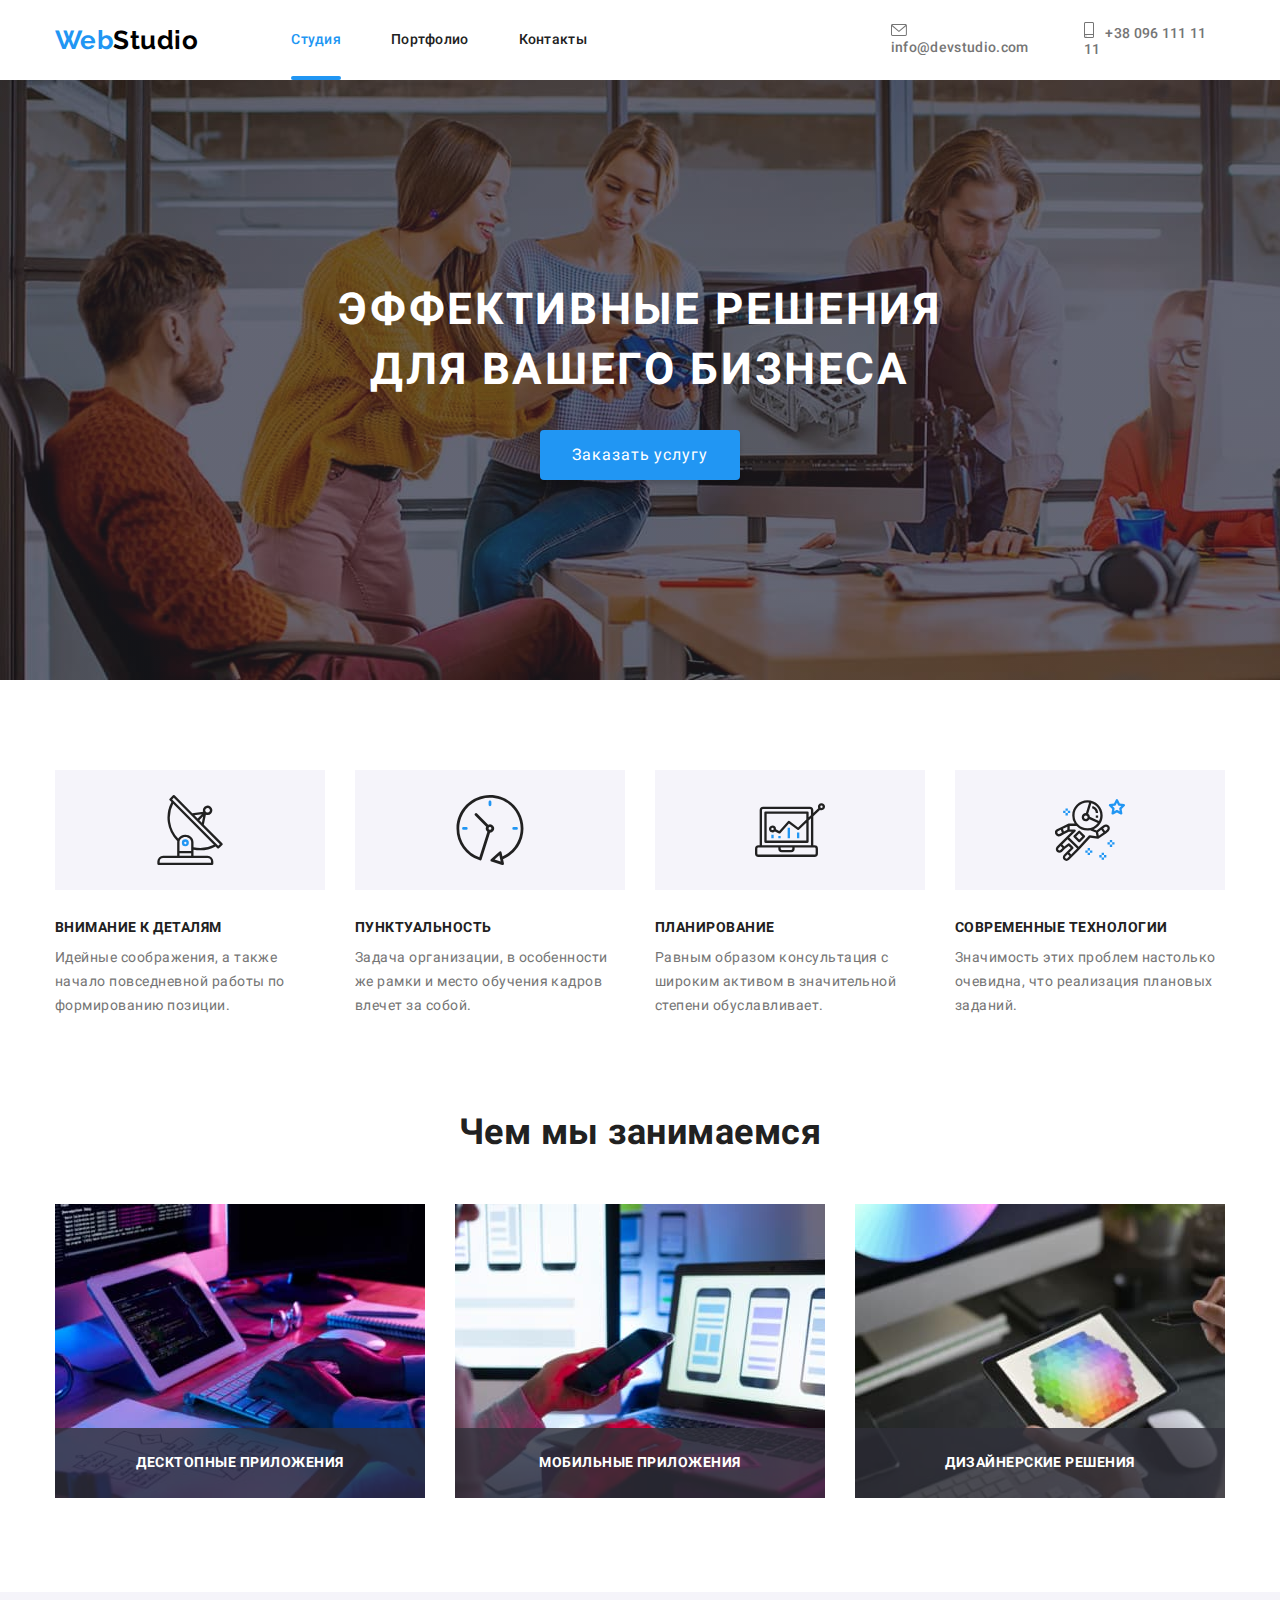
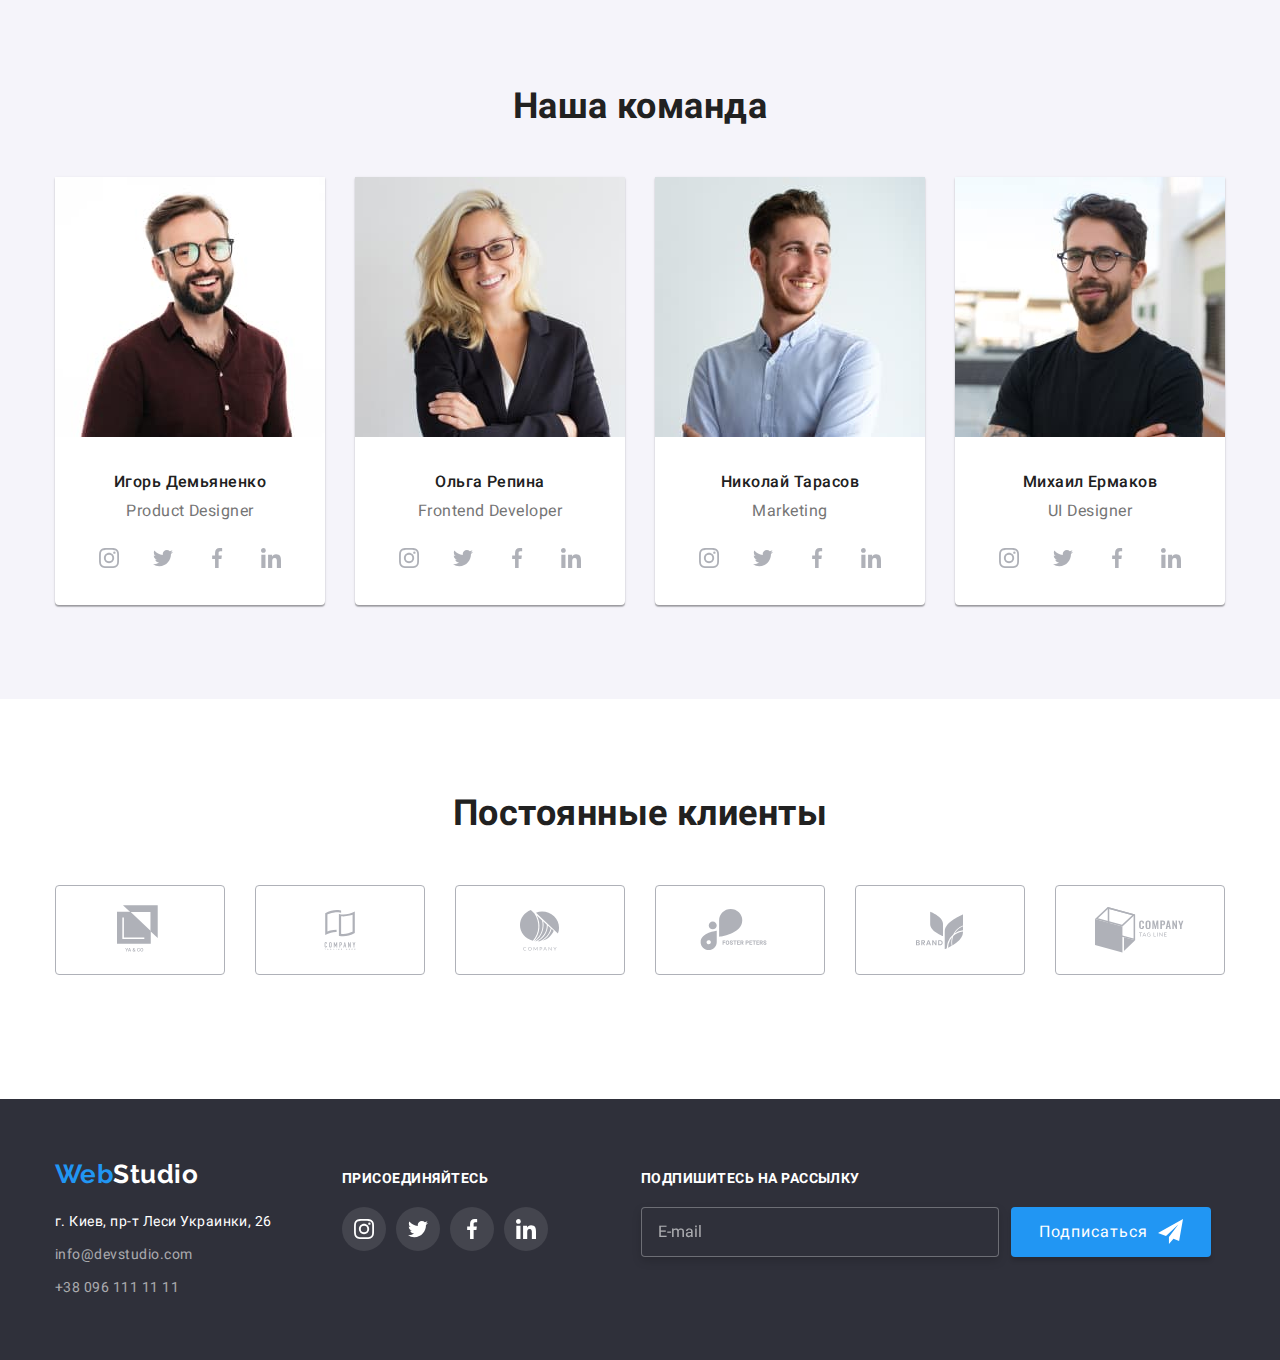
==== commit 253b1246: "добавляє дзззззз" ====
--- a/index.html
+++ b/index.html
@@ -133,31 +133,47 @@
           <h2 class="projects-title">Чем мы занимаемся</h2>
           <ul class="projects list">
             <li class="item">
-              <img
-                src="./images/project1.jpg"
-                alt="Робоче місце"
-                width="370"
-                height="294"
-              />
+                <picture>
+                   
+                      <source srcset="./images/project1.jpg 1x, ./images/project1x2.jpg 2x" type="image/webp">
+                    
+                    
+                    <img
+                    src="./images/project1.jpg"
+                    alt="Робоче місце"
+                    width="100%"              
+                  />
+                  </picture>
 
               <p class="item-text">Десктопные приложения</p>
             </li>
             <li class="item">
-              <img
-                src="./images/project2.jpg"
-                alt="Жінка працює за ноутом"
-                width="370"
-                height="294"
-              />
+              
+              <picture>
+                   
+                      <source srcset="./images/project2.jpg 1x, ./images/project2x2.jpg 2x" type="image/webp">
+                    
+                    
+                    <img
+                    src="./images/project2.jpg"
+                    alt="Жінка працює за ноутом"
+                    width="100%"              
+                  />
+                  </picture>
               <p class="item-text">Мобильные приложения</p>
             </li>
             <li class="item">
-              <img
-                src="./images/project3.jpg"
-                alt="Робота з планшетом"
-                width="370"
-                height="294"
-              />
+                           <picture>
+                   
+                      <source srcset="./images/project3.jpg 1x, ./images/project3x2.jpg 2x" type="image/webp">
+                    
+                    
+                    <img
+                    src="./images/project3.jpg"
+                    alt="Робота з планшетом"
+                    width="100%"              
+                  />
+                  </picture>
               <p class="item-text">Дизайнерские решения</p>
             </li>
           </ul>
@@ -169,12 +185,18 @@
           <h2 class="team-title">Наша команда</h2>
           <ul class="team list">
             <li class="team-item">
-              <img
-                src="./images/member1.jpg"
-                alt="Фото співробітника"
-                width="450"
-                height="460"
-              />
+              
+              <picture>
+                    <source srcset="./images/member1-480.jpg 1x, ./images/member1-480x2.jpg 2x" type="image/webp" media="(max-width: 767px)">
+                      <source srcset="./images/member1-1200.jpg 1x, ./images/member1-1200x2.jpg 2x" type="image/webp" media="(min-width: 1200px)">
+                    <source srcset="./images/member1-768.jpg 1x, ./images/member1-768x2.jpg 2x" type="image/webp" media="(min-width: 768px)">
+                    
+                    <img
+                    src="./images/member1-1200.jpg"
+                    alt="Фото співробітника"
+                    width="100%"              
+                  />
+                  </picture>
               <h3 class="member">Игорь Демьяненко</h3>
               <p class="member-text">Product Designer</p>
               <div class="member-social">
@@ -202,13 +224,17 @@
               </div>
             </li>
             <li class="team-item">
-              <img
-                src="./images/member2.jpg"
-                alt="Фото співробітника"
-                width="450"
-                height="460"
-              />
-
+              <picture>
+                    <source srcset="./images/member2-480.jpg 1x, ./images/member2-480x2.jpg 2x" type="image/webp" media="(max-width: 767px)">
+                      <source srcset="./images/member2-1200.jpg 1x, ./images/member2-1200x2.jpg 2x" type="image/webp" media="(min-width: 1200px)">
+                    <source srcset="./images/member2-768.jpg 1x, ./images/member2-768x2.jpg 2x" type="image/webp" media="(min-width: 768px)">
+                    
+                    <img
+                    src="./images/member2-1200.jpg"
+                    alt="Фото співробітника"
+                    width="100%"              
+                  />
+                  </picture>
               <h3 class="member">Ольга Репина</h3>
               <p class="member-text">Frontend Developer</p>
               <div class="member-social">
@@ -236,12 +262,17 @@
               </div>
             </li>
             <li class="team-item">
-              <img
-                src="./images/member3.jpg"
-                alt="Фото співробітника"
-                width="450"
-                height="460"
-              />
+              <picture>
+                    <source srcset="./images/member3-480.jpg 1x, ./images/member3-480x2.jpg 2x" type="image/webp" media="(max-width: 767px)">
+                      <source srcset="./images/member3-1200.jpg 1x, ./images/member3-1200x2.jpg 2x" type="image/webp" media="(min-width: 1200px)">
+                    <source srcset="./images/member3-768.jpg 1x, ./images/member3-768x2.jpg 2x" type="image/webp" media="(min-width: 768px)">
+                    
+                    <img
+                    src="./images/member3-1200.jpg"
+                    alt="Фото співробітника"
+                    width="100%"              
+                  />
+                  </picture>
               <h3 class="member">Николай Тарасов</h3>
               <p class="member-text">Marketing</p>
               <div class="member-social">
@@ -269,12 +300,17 @@
               </div>
             </li>
             <li class="team-item">
-              <img
-                src="./images/member4.jpg"
-                alt="Фото співробітника"
-                width="450"
-                height="460"
-              />
+              <picture>
+                    <source srcset="./images/member4-480.jpg 1x, ./images/member4-480x2.jpg 2x" type="image/webp" media="(max-width: 767px)">
+                      <source srcset="./images/member4-1200.jpg 1x, ./images/member4-1200x2.jpg 2x" type="image/webp" media="(min-width: 1200px)">
+                    <source srcset="./images/member4-768.jpg 1x, ./images/member4-768x2.jpg 2x" type="image/webp" media="(min-width: 768px)">
+                    
+                    <img
+                    src="./images/member4-1200.jpg"
+                    alt="Фото співробітника"
+                    width="100%"              
+                  />
+                  </picture>
               <h3 class="member">Михаил Ермаков</h3>
               <p class="member-text">UI Designer</p>
               <div class="member-social">
@@ -357,7 +393,7 @@
     </main>
     <!--Футер-->
     <footer class="footer-box">
-      <div class="container">
+      <div class="footer container">
         <div class="foot-thumb">
           <address class="foot-contacts">
           <a href="./index.html" class="logo"
--- a/css/main.min.css
+++ b/css/main.min.css
@@ -1,2 +1,2 @@
-/*! modern-normalize v0.6.0 | MIT License | https://github.com/sindresorhus/modern-normalize */*,*::before,*::after{-webkit-box-sizing:border-box;box-sizing:border-box}:root{-moz-tab-size:4;-o-tab-size:4;tab-size:4}html{line-height:1.15;-webkit-text-size-adjust:100%}body{margin:0}body{font-family:system-ui,-apple-system," Roboto , Segoe UI",Helvetica,Arial,sans-serif,"Apple Color Emoji","Segoe UI Emoji"}hr{height:0}abbr[title]{-webkit-text-decoration:underline dotted;text-decoration:underline dotted}b,strong{font-weight:bolder}code,kbd,samp,pre{font-family:SFMono-Regular, Consolas, "Liberation Mono", Menlo, monospace;font-size:1em}small{font-size:80%}sub,sup{font-size:75%;line-height:0;position:relative;vertical-align:baseline}sub{bottom:-0.25em}sup{top:-0.5em}button,input,optgroup,select,textarea{font-family:inherit;font-size:100%;line-height:1.15;margin:0}button,select{text-transform:none}button,[type="button"],[type="reset"],[type="submit"]{-webkit-appearance:button}button::-moz-focus-inner,[type="button"]::-moz-focus-inner,[type="reset"]::-moz-focus-inner,[type="submit"]::-moz-focus-inner{border-style:none;padding:0}button:-moz-focusring,[type="button"]:-moz-focusring,[type="reset"]:-moz-focusring,[type="submit"]:-moz-focusring{outline:1px dotted ButtonText}fieldset{padding:0.35em 0.75em 0.625em}legend{padding:0}progress{vertical-align:baseline}[type="number"]::-webkit-inner-spin-button,[type="number"]::-webkit-outer-spin-button{height:auto}[type="search"]{-webkit-appearance:textfield;outline-offset:-2px}[type="search"]::-webkit-search-decoration{-webkit-appearance:none}::-webkit-file-upload-button{-webkit-appearance:button;font:inherit}summary{display:list-item}@font-face{font-family:"Roboto";src:url("../fonts/Roboto-Regular.eot");src:local("☺"),url("../fonts/Roboto-Regular.woff") format("woff"),url("../fonts/Roboto-Regular.ttf") format("truetype"),url("../fonts/Roboto-Regular.svg") format("svg");font-weight:400;font-style:normal}@font-face{font-family:"Roboto";src:url("../fonts/Roboto-Medium.eot");src:local("☺"),url("../fonts/Roboto-Medium.woff") format("woff"),url("../fonts/Roboto-Medium.ttf") format("truetype"),url("../fonts/Roboto-Medium.svg") format("svg");font-weight:500;font-style:normal}@font-face{font-family:"Roboto";src:url("../fonts/Roboto-Bold.eot");src:local("☺"),url("../fonts/Roboto-Bold.woff") format("woff"),url("../fonts/Roboto-Bold.ttf") format("truetype"),url("../fonts/Roboto-Bold.svg") format("svg");font-weight:700;font-style:normal}@font-face{font-family:"Roboto";src:url("../fonts/Roboto-Black.eot");src:local("☺"),url("../fonts/Roboto-Black.woff") format("woff"),url("../fonts/Roboto-Black.ttf") format("truetype"),url("../fonts/Roboto-Black.svg") format("svg");font-weight:900;font-style:normal}@font-face{font-family:"Raleway";src:url("../fonts/Raleway-Bold.eot");src:local("☺"),url("../fonts/Raleway-Bold.woff") format("woff"),url("../fonts/Raleway-Bold.ttf") format("truetype"),url("../fonts/Raleway-Bold.svg") format("svg");font-weight:700;font-style:normal}body{background-color:#fff;color:#757575;font-family:Roboto, sans-serif;letter-spacing:0.03em}a{text-decoration:none}p{margin:0;padding:0}h1,h2,h3,h4,h5,h6{color:#212121;margin-top:0;margin-bottom:0}.list{list-style:none;margin:0;padding:0}.no-title{display:none}.icon{fill:currentColor}.item{margin:0}.container{padding-right:15px;padding-left:15px;margin-left:auto;margin-right:auto}@media screen and (min-width: 480px){.container{width:480px}}@media screen and (min-width: 768px){.container{width:768px}}@media screen and (min-width: 1200px){.container{width:1200px}}.logo{font-family:Raleway;font-style:normal;font-size:24px;line-height:1.16;font-weight:700;color:#2196f3}.white-logo{color:#fff}.black-logo{color:#000000}.portfolio-nav{border-bottom:1px solid #ececec}.main-nav{position:relative;display:-webkit-box;display:-ms-flexbox;display:flex;height:60px;-webkit-box-align:center;-ms-flex-align:center;align-items:center}.nav-link{font-weight:500;letter-spacing:0.02em;color:#212121;-webkit-transition:color 250ms cubic-bezier(0.4, 0, 0.2, 1);transition:color 250ms cubic-bezier(0.4, 0, 0.2, 1)}.nav-link:hover,.nav-link:focus{color:#2196f3}.site-nav .nav-link.current{color:#2196f3}.site-nav .nav-link.current::after{content:"";position:absolute;bottom:0;left:0;width:100%;height:4px;background-color:#2196f3;border-radius:2px}.head-contacts{font-style:normal;font-weight:500;letter-spacing:0.02em}.head-link{color:#757575;-webkit-transition:color 250ms cubic-bezier(0.4, 0, 0.2, 1);transition:color 250ms cubic-bezier(0.4, 0, 0.2, 1)}.head-link:hover,.head-link:focus{color:#2196f3}.contact-icon{margin-right:10px;fill:currentColor}@media screen and (min-width: 768px){.main-nav{height:80px}.menu-container{display:-webkit-box;display:-ms-flexbox;display:flex}.site-nav{display:-webkit-box;display:-ms-flexbox;display:flex;margin-left:88px}.nav-item+.nav-item{margin-left:50px}.nav-item{position:relative;display:-webkit-box;display:-ms-flexbox;display:flex;-webkit-box-align:center;-ms-flex-align:center;align-items:center;height:80px}.nav-link{font-size:14px;line-height:1.14}.head-contacts{display:-webkit-box;display:-ms-flexbox;display:flex;-webkit-box-orient:vertical;-webkit-box-direction:normal;-ms-flex-direction:column;flex-direction:column;-webkit-box-pack:center;-ms-flex-pack:center;justify-content:center;margin-left:80px}.head-link{font-size:12px;line-height:1.16}.head-link+.head-link{margin-top:10px}.contact-icon{margin-right:8px}}@media screen and (min-width: 1200px){.logo{font-size:26px;line-height:1.19}.site-nav{margin-left:93px}.head-contacts{-webkit-box-orient:horizontal;-webkit-box-direction:normal;-ms-flex-direction:row;flex-direction:row;-webkit-box-align:center;-ms-flex-align:center;align-items:center;margin-left:304px}.head-link{font-size:14px;line-height:1.14}.head-link+.head-link{margin-top:0;margin-left:30px}}.menu-button{display:-webkit-inline-box;display:-ms-inline-flexbox;display:inline-flex;margin:0;padding:0;border:none;background-color:#fff;outline:none}.menu-button:hover .icon-cross,.menu-button:focus .icon-cross{fill:#2196f3}.menu-button:hover .icon-menu,.menu-button:focus .icon-menu{fill:#2196f3}@media screen and (min-width: 768px){.menu-button{display:none}}.menu-button .icon-cross{display:none}.menu-button.is-open .icon-cross{display:block}.menu-button.is-open .icon-menu{display:none}@media screen and (max-width: 767px){.menu-container{display:none;position:absolute;top:100%;left:0%;width:100%;z-index:999}.menu-container.is-open{display:block;background-color:#fff;text-align:center;-webkit-box-shadow:0px 4px 8px rgba(0,0,0,0.04),0px 2px 4px rgba(0,0,0,0.08),0px 1px 3px rgba(0,0,0,0.16);box-shadow:0px 4px 8px rgba(0,0,0,0.04),0px 2px 4px rgba(0,0,0,0.08),0px 1px 3px rgba(0,0,0,0.16)}}@media screen and (max-width: 767px){.main-nav{-webkit-box-pack:justify;-ms-flex-pack:justify;justify-content:space-between}.site-nav{margin-top:60px;margin-bottom:0;margin-right:auto;margin-left:auto}.nav-item{display:block}.current{display:inline-block;height:33px}.nav-link{position:relative;font-size:18px;line-height:1.16}.nav-item+.nav-item{margin-top:40px}.head-contacts{margin-top:60px;margin-bottom:60px}.head-link{display:block;font-size:18px;line-height:1.16}.head-link+.head-link{margin-top:16px}}.hero{height:400px;text-align:center}.hero-text{font-size:26px;line-height:1.62;letter-spacing:0.06em;text-transform:uppercase;color:#fff}.hero-button{display:inline-block;width:200px;height:50px;margin-top:30px;font-size:16px;line-height:1.87;letter-spacing:0.06em;color:#fff;background-color:#2196f3;-webkit-box-shadow:0px 4px 4px rgba(0,0,0,0.15);box-shadow:0px 4px 4px rgba(0,0,0,0.15);border-radius:4px;outline:none;border:none;cursor:pointer}@media screen and (max-width: 767px){.hero-text{margin-right:45px;margin-left:45px}.hero{background-image:-webkit-gradient(linear, left top, right top, from(rgba(47,48,58,0.4)), to(rgba(47,48,58,0.4))),url(../images/hero480-1x.jpg);background-image:linear-gradient(to right, rgba(47,48,58,0.4), rgba(47,48,58,0.4)),url(../images/hero480-1x.jpg)}}@media screen and (max-width: 767px) and (min-device-pixel-ratio: 2), screen and (max-width: 767px) and (-webkit-min-device-pixel-ratio: 2), screen and (max-width: 767px) and (min-resolution: 192dpi), screen and (max-width: 767px) and (min-resolution: 2dppx){.hero{background-image:-webkit-gradient(linear, left top, right top, from(rgba(47,48,58,0.4)), to(rgba(47,48,58,0.4))),url(../images/hero480-2x.jpg);background-image:linear-gradient(to right, rgba(47,48,58,0.4), rgba(47,48,58,0.4)),url(../images/hero480-2x.jpg)}}@media screen and (max-width: 768px){.hero{padding-top:118px;padding-left:204px;padding-right:204px;background-image:-webkit-gradient(linear, left top, right top, from(rgba(47,48,58,0.4)), to(rgba(47,48,58,0.4))),url(../images/hero768-1x.jpg);background-image:linear-gradient(to right, rgba(47,48,58,0.4), rgba(47,48,58,0.4)),url(../images/hero768-1x.jpg)}}@media screen and (max-width: 768px) and (min-device-pixel-ratio: 2), screen and (max-width: 768px) and (-webkit-min-device-pixel-ratio: 2), screen and (max-width: 768px) and (min-resolution: 192dpi), screen and (max-width: 768px) and (min-resolution: 2dppx){.hero{background-image:-webkit-gradient(linear, left top, right top, from(rgba(47,48,58,0.4)), to(rgba(47,48,58,0.4))),url(../images/hero768-2x.jpg);background-image:linear-gradient(to right, rgba(47,48,58,0.4), rgba(47,48,58,0.4)),url(../images/hero768-2x.jpg)}}@media screen and (min-width: 1200px){.hero-section{height:600px;background-image:-webkit-gradient(linear, left top, right top, from(rgba(47,48,58,0.4)), to(rgba(47,48,58,0.4))),url(../images/hero1200-1x.jpg);background-image:linear-gradient(to right, rgba(47,48,58,0.4), rgba(47,48,58,0.4)),url(../images/hero1200-1x.jpg)}}@media screen and (min-width: 1200px) and (min-device-pixel-ratio: 2), screen and (min-width: 1200px) and (-webkit-min-device-pixel-ratio: 2), screen and (min-width: 1200px) and (min-resolution: 192dpi), screen and (min-width: 1200px) and (min-resolution: 2dppx){.hero-section{background-image:-webkit-gradient(linear, left top, right top, from(rgba(47,48,58,0.4)), to(rgba(47,48,58,0.4))),url(../images/hero1200-2x.jpg);background-image:linear-gradient(to right, rgba(47,48,58,0.4), rgba(47,48,58,0.4)),url(../images/hero1200-2x.jpg)}}.advantages-section{padding-top:30px;padding-bottom:60px}.item{margin-top:30px}.advantages-icon{margin-top:auto;margin-bottom:auto}.advantages-bg{display:-webkit-box;display:-ms-flexbox;display:flex;-webkit-box-pack:center;-ms-flex-pack:center;justify-content:center;width:100%;height:120px;margin-bottom:30px;background:#f5f4fa}.advantages-title{text-align:center;margin-top:0;font-size:14px;line-height:1.14;text-transform:uppercase;color:#212121}.advantages-text{margin-top:10px;font-size:14px;line-height:1.71;color:#757575}@media screen and (min-width: 768px){.advantages{display:-webkit-box;display:-ms-flexbox;display:flex;-ms-flex-wrap:wrap;flex-wrap:wrap}.advantages-section{padding-top:60px}.advantages-item{width:354px}.advantages-item:nth-child(2n){margin-left:30px}.advantages-item:nth-last-child(-n+2){margin-top:30px}.advantages-title{text-align:start}}.section-projects{padding-bottom:94px}@media screen and (max-width: 1199px){.section-projects{display:none}}.projects{display:-webkit-box;display:-ms-flexbox;display:flex;-webkit-box-pack:justify;-ms-flex-pack:justify;justify-content:space-between;margin-top:50px}.projects-title{font-weight:700;font-size:36px;line-height:1.16;text-align:center;color:#212121}.item{position:relative;overflow:hidden}.item-text{position:absolute;bottom:0%;display:-webkit-box;display:-ms-flexbox;display:flex;-webkit-box-align:center;-ms-flex-align:center;align-items:center;-webkit-box-pack:center;-ms-flex-pack:center;justify-content:center;margin:0;width:100%;height:70px;font-family:Roboto;font-weight:700;font-size:14px;line-height:1.14;text-transform:uppercase;color:#fff;background:rgba(47,48,58,0.8)}.projects>.item img{display:block;max-width:100%;height:auto}.team-section{padding-top:60px;padding-bottom:60px;background:#f5f4fa;text-align:center}.team{margin-top:50px}.team-title{font-weight:700;font-size:36px;line-height:1.16;text-align:center;color:#212121}.team-item{background:#ffffff;-webkit-box-shadow:0px 1px 3px rgba(0,0,0,0.12),0px 1px 1px rgba(0,0,0,0.14),0px 2px 1px rgba(0,0,0,0.2);box-shadow:0px 1px 3px rgba(0,0,0,0.12),0px 1px 1px rgba(0,0,0,0.14),0px 2px 1px rgba(0,0,0,0.2);border-radius:0px 0px 4px 4px}@media screen and (max-width: 767px){.team-item{height:622px}}.member{margin-top:30px;font-weight:500;font-size:16px;line-height:1.19;color:#212121}.member-text{margin-top:10px;font-size:16px;line-height:1.19;color:#757575}.member-social{display:-webkit-box;display:-ms-flexbox;display:flex;-webkit-box-pack:center;-ms-flex-pack:center;justify-content:center;-webkit-box-align:center;-ms-flex-align:center;align-items:center;margin-top:16px}.social-link{display:-webkit-box;display:-ms-flexbox;display:flex;-webkit-box-pack:center;-ms-flex-pack:center;justify-content:center;-webkit-box-align:center;-ms-flex-align:center;align-items:center;width:44px;height:44px;color:#afb1b8;border-radius:50%;-webkit-transition:color 250ms cubic-bezier(0.4, 0, 0.2, 1),background-color 250ms cubic-bezier(0.4, 0, 0.2, 1);transition:color 250ms cubic-bezier(0.4, 0, 0.2, 1),background-color 250ms cubic-bezier(0.4, 0, 0.2, 1)}.social-link:hover,.social-link:focus{background-color:#2196f3;color:#fff}.member-social a:not(:last-child){margin-right:10px}@media screen and (min-width: 768px){.team{display:-webkit-box;display:-ms-flexbox;display:flex;-ms-flex-wrap:wrap;flex-wrap:wrap}.team-title{font-size:28px;line-height:1.18}.team-item{width:354px;height:536px}.team-item img{width:100%;height:374px}.team-item:nth-child(2n){margin-left:30px}.team-item:nth-last-child(-n+2){margin-top:30px}}.clients-section{padding-top:60px;padding-bottom:60px}.clients-title{font-weight:700;font-size:36px;line-height:1.16;text-align:center;color:#212121}.clients{display:-webkit-box;display:-ms-flexbox;display:flex;-ms-flex-wrap:wrap;flex-wrap:wrap;margin-top:50px}.clients-item{margin-bottom:30px}@media screen and (max-width: 767px){.clients-item:nth-child(2n){margin-left:30px}}.clients-link{display:-webkit-box;display:-ms-flexbox;display:flex;-webkit-box-pack:center;-ms-flex-pack:center;justify-content:center;-webkit-box-align:center;-ms-flex-align:center;align-items:center;height:90px;color:#afb1b8;border:1px solid #afb1b8;border-radius:4px;-webkit-transition:color 250ms cubic-bezier(0.4, 0, 0.2, 1),border-color 250ms cubic-bezier(0.4, 0, 0.2, 1);transition:color 250ms cubic-bezier(0.4, 0, 0.2, 1),border-color 250ms cubic-bezier(0.4, 0, 0.2, 1)}.clients-link:hover,.clients-link:focus{color:#2196f3;border-color:#2196f3}@media screen and (max-width: 767px){.clients-link{width:210px}}@media screen and (min-width: 768px){.clients{display:-webkit-box;display:-ms-flexbox;display:flex;-ms-flex-wrap:wrap;flex-wrap:wrap}.clients-title{font-size:28px;line-height:1.18}.clients-item{width:226px;margin-right:30px}.clients-item:nth-child(3n){margin-right:0px}}.footer-box{padding-top:60px;padding-bottom:60px;background:#2f303a}.foot-contacts{display:-webkit-box;display:-ms-flexbox;display:flex;-webkit-box-orient:vertical;-webkit-box-direction:normal;-ms-flex-direction:column;flex-direction:column;text-align:center}.address-text{margin-top:20px;font-style:normal;font-size:14px;line-height:1.71;color:#fff}.foot-link{margin-top:9px;font-style:normal;font-size:14px;line-height:1.71;color:rgba(255,255,255,0.6)}.studio-social{margin-top:60px}.studio-social-title{text-align:center;font-size:14px;line-height:1.14;text-transform:uppercase;color:#fff}.studio-social-list{display:-webkit-box;display:-ms-flexbox;display:flex;-webkit-box-pack:center;-ms-flex-pack:center;justify-content:center;margin-top:20px}.studio-link:not(:last-child){margin-right:10px}.studio-link{display:-webkit-box;display:-ms-flexbox;display:flex;-webkit-box-pack:center;-ms-flex-pack:center;justify-content:center;-webkit-box-align:center;-ms-flex-align:center;align-items:center;width:44px;height:44px;color:#fff;background:rgba(255,255,255,0.1);border-radius:50%;-webkit-transition:background-color 250ms cubic-bezier(0.4, 0, 0.2, 1);transition:background-color 250ms cubic-bezier(0.4, 0, 0.2, 1)}.studio-link:hover,.studio-link:focus{background-color:#2196f3}.subscribe{margin-top:60px}.subscribe-form{display:block;margin-top:20px}.subscribe-title{text-align:center;font-size:14px;line-height:1.14;text-transform:uppercase;color:#fff}.subscribe-input{width:100%;height:50px;margin-right:12px;padding-left:16px;border:1px solid rgba(255,255,255,0.3);-webkit-filter:drop-shadow(0px 4px 4px rgba(0,0,0,0.15));filter:drop-shadow(0px 4px 4px rgba(0,0,0,0.15));border-radius:4px;background:#2f303a;outline:none;color:#fff}.subscribe-input::-webkit-input-placeholder{font-weight:400;font-size:16px;line-height:1.25;color:rgba(255,255,255,0.6)}.subscribe-input:-ms-input-placeholder{font-weight:400;font-size:16px;line-height:1.25;color:rgba(255,255,255,0.6)}.subscribe-input::-ms-input-placeholder{font-weight:400;font-size:16px;line-height:1.25;color:rgba(255,255,255,0.6)}.subscribe-input::placeholder{font-weight:400;font-size:16px;line-height:1.25;color:rgba(255,255,255,0.6)}.subscribe-button{display:-webkit-box;display:-ms-flexbox;display:flex;-webkit-box-align:center;-ms-flex-align:center;align-items:center;-webkit-box-pack:center;-ms-flex-pack:center;justify-content:center;width:200px;height:50px;margin-top:20px;margin-right:auto;margin-left:auto;background-color:#2196f3;-webkit-box-shadow:0px 4px 4px rgba(0,0,0,0.15);box-shadow:0px 4px 4px rgba(0,0,0,0.15);border-radius:4px;border:none;outline:none;cursor:pointer}.subscribe-button-text{margin-right:10px;font-size:16px;line-height:1.87;letter-spacing:0.06em;color:#fff}.subscribe-icon{width:25px;height:25px}@media screen and (min-width: 768px){.foot-thumb{display:-webkit-box;display:-ms-flexbox;display:flex;-ms-flex-pack:distribute;justify-content:space-around}.studio-social{margin-top:5px}.subscribe-form{display:-webkit-box;display:-ms-flexbox;display:flex;-webkit-box-orient:vertical;-webkit-box-direction:normal;-ms-flex-direction:column;flex-direction:column;-webkit-box-align:center;-ms-flex-align:center;align-items:center}.subscribe-input{width:450px}}.backdrop{position:fixed;top:0;left:0;width:100%;height:100%;background:rgba(0,0,0,0.2)}.backdrop.is-hidden{opacity:0;pointer-events:none}.modal{position:absolute;top:50%;left:50%;width:452px;height:609px;padding-right:40px;padding-left:40px;background:#ffffff;-webkit-box-shadow:0px 1px 3px rgba(0,0,0,0.12),0px 1px 1px rgba(0,0,0,0.14),0px 2px 1px rgba(0,0,0,0.2);box-shadow:0px 1px 3px rgba(0,0,0,0.12),0px 1px 1px rgba(0,0,0,0.14),0px 2px 1px rgba(0,0,0,0.2);border-radius:4px;-webkit-transform:translate(-50%, -50%);transform:translate(-50%, -50%)}.modal-title{margin-top:40px;text-align:center;font-size:20px;line-height:1.15}.modal-icon{width:11px;height:11px}.modal-close-button{position:absolute;top:8px;right:8px;background:#fff;width:30px;height:30px;border:1px solid rgba(0,0,0,0.1);border-radius:50%;outline:none;cursor:pointer;-webkit-transition:fill 250ms cubic-bezier(0.4, 0, 0.2, 1);transition:fill 250ms cubic-bezier(0.4, 0, 0.2, 1)}.modal-close-button:hover .modal-icon,.modal-close-button:focus .modal-icon{fill:#2196f3}.form{display:-webkit-box;display:-ms-flexbox;display:flex;-webkit-box-orient:vertical;-webkit-box-direction:normal;-ms-flex-direction:column;flex-direction:column;margin-right:auto;margin-left:auto;margin-top:12px}.form-label{display:block;font-size:12px;line-height:1.16;letter-spacing:0.01em}.form-container{position:relative}.form li:nth-last-child(-n+3){margin-top:10px}.form-input{width:100%;height:40px;margin-top:4px;padding-left:42px;border:1px solid rgba(33,33,33,0.2);-webkit-box-sizing:border-box;box-sizing:border-box;border-radius:4px;cursor:pointer;outline:none;-webkit-transition:border 250ms cubic-bezier(0.4, 0, 0.2, 1),fill 250ms cubic-bezier(0.4, 0, 0.2, 1);transition:border 250ms cubic-bezier(0.4, 0, 0.2, 1),fill 250ms cubic-bezier(0.4, 0, 0.2, 1)}.form-input:hover,.form-input:focus{border:1px solid #2196f3}.form-input:hover+.form-icon,.form-input:focus+.form-icon{fill:#2196f3}.form-icon{position:absolute;left:12px;bottom:11px;width:18px;height:18px}.form-comment{resize:none;width:100%;height:120px;margin-top:4px;padding-top:12px;padding-bottom:12px;padding-left:16px;padding-right:16px;border:1px solid rgba(33,33,33,0.2);-webkit-box-sizing:border-box;box-sizing:border-box;border-radius:4px;outline:none;cursor:pointer;-webkit-transition:border 250ms cubic-bezier(0.4, 0, 0.2, 1);transition:border 250ms cubic-bezier(0.4, 0, 0.2, 1)}.form-comment:hover,.form-comment:focus{border:1px solid #2196f3}.form-comment::-webkit-input-placeholder{font-size:12px;line-height:1.16;letter-spacing:0.01em;color:rgba(117,117,117,0.5)}.form-comment:-ms-input-placeholder{font-size:12px;line-height:1.16;letter-spacing:0.01em;color:rgba(117,117,117,0.5)}.form-comment::-ms-input-placeholder{font-size:12px;line-height:1.16;letter-spacing:0.01em;color:rgba(117,117,117,0.5)}.form-comment::placeholder{font-size:12px;line-height:1.16;letter-spacing:0.01em;color:rgba(117,117,117,0.5)}.checkbox-text{font-size:12px;line-height:1.6}.contract{-webkit-text-decoration-line:underline;text-decoration-line:underline;color:#2196f3}.accept-checkbox{display:-webkit-box;display:-ms-flexbox;display:flex;-webkit-box-align:center;-ms-flex-align:center;align-items:center;margin-top:20px}.checkbox{position:absolute;width:1px;height:1px;margin:-1px;border:0;padding:0;clip:rect(0 0 0 0);overflow:hidden}.checkbox:checked+.custom-checkbox{background-image:url(../images/custom2.svg);background-origin:border-box;background-size:contain}.custom-checkbox{width:16px;height:15px;margin-right:7px;background-image:url("../images/custom1.svg")}.contact{-webkit-text-decoration-line:underline;text-decoration-line:underline;color:#2196f3}.modal-send-button{width:200px;height:50px;margin-top:30px;margin-right:auto;margin-left:auto;cursor:pointer;border:none;outline:none;font-weight:500;line-height:1.87;letter-spacing:0.06em;color:#fff;background-color:#2196f3;-webkit-box-shadow:0px 4px 4px rgba(0,0,0,0.15);box-shadow:0px 4px 4px rgba(0,0,0,0.15);border-radius:4px}
+/*! modern-normalize v0.6.0 | MIT License | https://github.com/sindresorhus/modern-normalize */*,*::before,*::after{-webkit-box-sizing:border-box;box-sizing:border-box}:root{-moz-tab-size:4;-o-tab-size:4;tab-size:4}html{line-height:1.15;-webkit-text-size-adjust:100%}body{margin:0}body{font-family:system-ui,-apple-system," Roboto , Segoe UI",Helvetica,Arial,sans-serif,"Apple Color Emoji","Segoe UI Emoji"}hr{height:0}abbr[title]{-webkit-text-decoration:underline dotted;text-decoration:underline dotted}b,strong{font-weight:bolder}code,kbd,samp,pre{font-family:SFMono-Regular, Consolas, "Liberation Mono", Menlo, monospace;font-size:1em}small{font-size:80%}sub,sup{font-size:75%;line-height:0;position:relative;vertical-align:baseline}sub{bottom:-0.25em}sup{top:-0.5em}button,input,optgroup,select,textarea{font-family:inherit;font-size:100%;line-height:1.15;margin:0}button,select{text-transform:none}button,[type="button"],[type="reset"],[type="submit"]{-webkit-appearance:button}button::-moz-focus-inner,[type="button"]::-moz-focus-inner,[type="reset"]::-moz-focus-inner,[type="submit"]::-moz-focus-inner{border-style:none;padding:0}button:-moz-focusring,[type="button"]:-moz-focusring,[type="reset"]:-moz-focusring,[type="submit"]:-moz-focusring{outline:1px dotted ButtonText}fieldset{padding:0.35em 0.75em 0.625em}legend{padding:0}progress{vertical-align:baseline}[type="number"]::-webkit-inner-spin-button,[type="number"]::-webkit-outer-spin-button{height:auto}[type="search"]{-webkit-appearance:textfield;outline-offset:-2px}[type="search"]::-webkit-search-decoration{-webkit-appearance:none}::-webkit-file-upload-button{-webkit-appearance:button;font:inherit}summary{display:list-item}@font-face{font-family:"Roboto";src:url("../fonts/Roboto-Regular.eot");src:local("☺"),url("../fonts/Roboto-Regular.woff") format("woff"),url("../fonts/Roboto-Regular.ttf") format("truetype"),url("../fonts/Roboto-Regular.svg") format("svg");font-weight:400;font-style:normal}@font-face{font-family:"Roboto";src:url("../fonts/Roboto-Medium.eot");src:local("☺"),url("../fonts/Roboto-Medium.woff") format("woff"),url("../fonts/Roboto-Medium.ttf") format("truetype"),url("../fonts/Roboto-Medium.svg") format("svg");font-weight:500;font-style:normal}@font-face{font-family:"Roboto";src:url("../fonts/Roboto-Bold.eot");src:local("☺"),url("../fonts/Roboto-Bold.woff") format("woff"),url("../fonts/Roboto-Bold.ttf") format("truetype"),url("../fonts/Roboto-Bold.svg") format("svg");font-weight:700;font-style:normal}@font-face{font-family:"Roboto";src:url("../fonts/Roboto-Black.eot");src:local("☺"),url("../fonts/Roboto-Black.woff") format("woff"),url("../fonts/Roboto-Black.ttf") format("truetype"),url("../fonts/Roboto-Black.svg") format("svg");font-weight:900;font-style:normal}@font-face{font-family:"Raleway";src:url("../fonts/Raleway-Bold.eot");src:local("☺"),url("../fonts/Raleway-Bold.woff") format("woff"),url("../fonts/Raleway-Bold.ttf") format("truetype"),url("../fonts/Raleway-Bold.svg") format("svg");font-weight:700;font-style:normal}body{background-color:#fff;color:#757575;font-family:Roboto, sans-serif;letter-spacing:0.03em}a{text-decoration:none}p{margin:0;padding:0}h1,h2,h3,h4,h5,h6{color:#212121;margin-top:0;margin-bottom:0}.list{list-style:none;margin:0;padding:0}.no-title{display:none}.icon{fill:currentColor}.item{margin:0}.container{padding-right:15px;padding-left:15px;margin-left:auto;margin-right:auto}@media screen and (min-width: 480px){.container{width:480px}}@media screen and (min-width: 768px){.container{width:768px}}@media screen and (min-width: 1200px){.container{width:1200px}}.logo{font-family:Raleway;font-style:normal;font-size:24px;line-height:1.16;font-weight:700;color:#2196f3}.white-logo{color:#fff}.black-logo{color:#000000}.portfolio-nav{border-bottom:1px solid #ececec}.main-nav{position:relative;display:-webkit-box;display:-ms-flexbox;display:flex;height:60px;-webkit-box-align:center;-ms-flex-align:center;align-items:center}.nav-link{font-weight:500;letter-spacing:0.02em;color:#212121;-webkit-transition:color 250ms cubic-bezier(0.4, 0, 0.2, 1);transition:color 250ms cubic-bezier(0.4, 0, 0.2, 1)}.nav-link:hover,.nav-link:focus{color:#2196f3}.site-nav .nav-link.current{color:#2196f3}.site-nav .nav-link.current::after{content:"";position:absolute;bottom:0;left:0;width:100%;height:4px;background-color:#2196f3;border-radius:2px}.head-contacts{font-style:normal;font-weight:500;letter-spacing:0.02em}.head-link{color:#757575;-webkit-transition:color 250ms cubic-bezier(0.4, 0, 0.2, 1);transition:color 250ms cubic-bezier(0.4, 0, 0.2, 1)}.head-link:hover,.head-link:focus{color:#2196f3}.contact-icon{margin-right:10px;fill:currentColor}@media screen and (min-width: 768px){.main-nav{height:80px}.menu-container{display:-webkit-box;display:-ms-flexbox;display:flex}.site-nav{display:-webkit-box;display:-ms-flexbox;display:flex;margin-left:88px}.nav-item+.nav-item{margin-left:50px}.nav-item{position:relative;display:-webkit-box;display:-ms-flexbox;display:flex;-webkit-box-align:center;-ms-flex-align:center;align-items:center;height:80px}.nav-link{font-size:14px;line-height:1.14}.head-contacts{display:-webkit-box;display:-ms-flexbox;display:flex;-webkit-box-orient:vertical;-webkit-box-direction:normal;-ms-flex-direction:column;flex-direction:column;-webkit-box-pack:center;-ms-flex-pack:center;justify-content:center;margin-left:80px}.head-link{font-size:12px;line-height:1.16}.head-link+.head-link{margin-top:10px}.contact-icon{margin-right:8px}}@media screen and (min-width: 1200px){.logo{font-size:26px;line-height:1.19}.site-nav{margin-left:93px}.head-contacts{-webkit-box-orient:horizontal;-webkit-box-direction:normal;-ms-flex-direction:row;flex-direction:row;-webkit-box-align:center;-ms-flex-align:center;align-items:center;margin-left:304px}.head-link{font-size:14px;line-height:1.14}.head-link+.head-link{margin-top:0;margin-left:30px}}.menu-button{display:-webkit-inline-box;display:-ms-inline-flexbox;display:inline-flex;margin:0;padding:0;border:none;background-color:#fff;outline:none}.menu-button:hover .icon-cross,.menu-button:focus .icon-cross{fill:#2196f3}.menu-button:hover .icon-menu,.menu-button:focus .icon-menu{fill:#2196f3}@media screen and (min-width: 768px){.menu-button{display:none}}.menu-button .icon-cross{display:none}.menu-button.is-open .icon-cross{display:block}.menu-button.is-open .icon-menu{display:none}@media screen and (max-width: 767px){.menu-container{display:none;position:absolute;top:100%;left:0%;width:100%;z-index:999}.menu-container.is-open{display:block;background-color:#fff;text-align:center;-webkit-box-shadow:0px 4px 8px rgba(0,0,0,0.04),0px 2px 4px rgba(0,0,0,0.08),0px 1px 3px rgba(0,0,0,0.16);box-shadow:0px 4px 8px rgba(0,0,0,0.04),0px 2px 4px rgba(0,0,0,0.08),0px 1px 3px rgba(0,0,0,0.16)}}@media screen and (max-width: 767px){.main-nav{-webkit-box-pack:justify;-ms-flex-pack:justify;justify-content:space-between}.site-nav{margin-top:60px;margin-bottom:0;margin-right:auto;margin-left:auto}.nav-item{display:block}.current{display:inline-block;height:33px}.nav-link{position:relative;font-size:18px;line-height:1.16}.nav-item+.nav-item{margin-top:40px}.head-contacts{margin-top:60px;margin-bottom:60px}.head-link{display:block;font-size:18px;line-height:1.16}.head-link+.head-link{margin-top:16px}}.hero{height:400px;text-align:center}.hero-text{font-size:26px;line-height:1.62;letter-spacing:0.06em;text-transform:uppercase;color:#fff}.hero-button{display:inline-block;width:200px;height:50px;margin-top:30px;font-size:16px;line-height:1.87;letter-spacing:0.06em;color:#fff;background-color:#2196f3;-webkit-box-shadow:0px 4px 4px rgba(0,0,0,0.15);box-shadow:0px 4px 4px rgba(0,0,0,0.15);border-radius:4px;outline:none;border:none;cursor:pointer}@media screen and (max-width: 767px){.hero-text{margin-right:45px;margin-left:45px}.hero{padding-top:118px;background-image:-webkit-gradient(linear, left top, right top, from(rgba(47,48,58,0.4)), to(rgba(47,48,58,0.4))),url(../images/hero480-1x.jpg);background-image:linear-gradient(to right, rgba(47,48,58,0.4), rgba(47,48,58,0.4)),url(../images/hero480-1x.jpg)}}@media screen and (max-width: 767px) and (min-device-pixel-ratio: 2), screen and (max-width: 767px) and (-webkit-min-device-pixel-ratio: 2), screen and (max-width: 767px) and (min-resolution: 192dpi), screen and (max-width: 767px) and (min-resolution: 2dppx){.hero{background-image:-webkit-gradient(linear, left top, right top, from(rgba(47,48,58,0.4)), to(rgba(47,48,58,0.4))),url(../images/hero480-2x.jpg);background-image:linear-gradient(to right, rgba(47,48,58,0.4), rgba(47,48,58,0.4)),url(../images/hero480-2x.jpg)}}@media screen and (min-width: 768px){.hero{padding-top:118px;padding-left:204px;padding-right:204px;background-image:-webkit-gradient(linear, left top, right top, from(rgba(47,48,58,0.4)), to(rgba(47,48,58,0.4))),url(../images/hero768-1x.jpg);background-image:linear-gradient(to right, rgba(47,48,58,0.4), rgba(47,48,58,0.4)),url(../images/hero768-1x.jpg)}}@media screen and (min-width: 768px) and (min-device-pixel-ratio: 2), screen and (min-width: 768px) and (-webkit-min-device-pixel-ratio: 2), screen and (min-width: 768px) and (min-resolution: 192dpi), screen and (min-width: 768px) and (min-resolution: 2dppx){.hero{background-image:-webkit-gradient(linear, left top, right top, from(rgba(47,48,58,0.4)), to(rgba(47,48,58,0.4))),url(../images/hero768-2x.jpg);background-image:linear-gradient(to right, rgba(47,48,58,0.4), rgba(47,48,58,0.4)),url(../images/hero768-2x.jpg)}}@media screen and (min-width: 1200px){.hero-section{max-width:1600px;margin-right:auto;margin-left:auto;height:600px;background-image:-webkit-gradient(linear, left top, right top, from(rgba(47,48,58,0.4)), to(rgba(47,48,58,0.4))),url(../images/hero1200-1x.jpg);background-image:linear-gradient(to right, rgba(47,48,58,0.4), rgba(47,48,58,0.4)),url(../images/hero1200-1x.jpg)}}@media screen and (min-width: 1200px) and (min-device-pixel-ratio: 2), screen and (min-width: 1200px) and (-webkit-min-device-pixel-ratio: 2), screen and (min-width: 1200px) and (min-resolution: 192dpi), screen and (min-width: 1200px) and (min-resolution: 2dppx){.hero-section{background-image:-webkit-gradient(linear, left top, right top, from(rgba(47,48,58,0.4)), to(rgba(47,48,58,0.4))),url(../images/hero1200-2x.jpg);background-image:linear-gradient(to right, rgba(47,48,58,0.4), rgba(47,48,58,0.4)),url(../images/hero1200-2x.jpg)}}@media screen and (min-width: 1200px){.hero{padding-right:252px;padding-left:252px;padding-top:200px;padding-bottom:200px;background-image:none}.hero-text{font-size:44px;line-height:1.36}}.advantages-section{padding-top:30px;padding-bottom:60px}.advantages-item{margin-top:30px}.advantages-icon{margin-top:auto;margin-bottom:auto}.advantages-bg{display:-webkit-box;display:-ms-flexbox;display:flex;-webkit-box-pack:center;-ms-flex-pack:center;justify-content:center;width:100%;height:120px;margin-bottom:30px;background:#f5f4fa}.advantages-title{text-align:center;margin-top:0;font-size:14px;line-height:1.14;text-transform:uppercase;color:#212121}.advantages-text{margin-top:10px;font-size:14px;line-height:1.71;color:#757575}@media screen and (max-width: 767px){.advantages-item{margin-top:30px}}@media screen and (min-width: 768px){.advantages{display:-webkit-box;display:-ms-flexbox;display:flex;-ms-flex-wrap:wrap;flex-wrap:wrap}.advantages-section{padding-top:60px}.advantages-item{width:354px}.advantages-item:nth-child(2n){margin-left:30px}.advantages-item:nth-last-child(-n+2){margin-top:30px}.advantages-title{text-align:start}}@media screen and (min-width: 1200px){.advantages-item{width:270px}.advantages-item:nth-last-child(-n+3){margin-left:30px}}.section-projects{padding-top:34px;padding-bottom:94px}@media screen and (max-width: 1199px){.section-projects{display:none}}.projects{display:-webkit-box;display:-ms-flexbox;display:flex;-webkit-box-pack:justify;-ms-flex-pack:justify;justify-content:space-between;margin-top:50px}.projects-title{font-weight:700;font-size:36px;line-height:1.16;text-align:center;color:#212121}.item{position:relative;overflow:hidden}.item-text{position:absolute;bottom:0%;display:-webkit-box;display:-ms-flexbox;display:flex;-webkit-box-align:center;-ms-flex-align:center;align-items:center;-webkit-box-pack:center;-ms-flex-pack:center;justify-content:center;margin:0;width:100%;height:70px;font-family:Roboto;font-weight:700;font-size:14px;line-height:1.14;text-transform:uppercase;color:#fff;background:rgba(47,48,58,0.8)}.projects>.item img{display:block;max-width:100%;height:auto}.team-section{padding-top:60px;padding-bottom:60px;background:#f5f4fa;text-align:center}.team{margin-top:50px}.team-title{font-weight:700;font-size:36px;line-height:1.16;text-align:center;color:#212121}.team-item{background:#ffffff;-webkit-box-shadow:0px 1px 3px rgba(0,0,0,0.12),0px 1px 1px rgba(0,0,0,0.14),0px 2px 1px rgba(0,0,0,0.2);box-shadow:0px 1px 3px rgba(0,0,0,0.12),0px 1px 1px rgba(0,0,0,0.14),0px 2px 1px rgba(0,0,0,0.2);border-radius:0px 0px 4px 4px}.member{margin-top:30px;font-weight:500;font-size:16px;line-height:1.19;color:#212121}.member-text{margin-top:10px;font-size:16px;line-height:1.19;color:#757575}.member-social{display:-webkit-box;display:-ms-flexbox;display:flex;-webkit-box-pack:center;-ms-flex-pack:center;justify-content:center;-webkit-box-align:center;-ms-flex-align:center;align-items:center;margin-top:16px}.social-link{display:-webkit-box;display:-ms-flexbox;display:flex;-webkit-box-pack:center;-ms-flex-pack:center;justify-content:center;-webkit-box-align:center;-ms-flex-align:center;align-items:center;width:44px;height:44px;color:#afb1b8;border-radius:50%;-webkit-transition:color 250ms cubic-bezier(0.4, 0, 0.2, 1),background-color 250ms cubic-bezier(0.4, 0, 0.2, 1);transition:color 250ms cubic-bezier(0.4, 0, 0.2, 1),background-color 250ms cubic-bezier(0.4, 0, 0.2, 1)}.social-link:hover,.social-link:focus{background-color:#2196f3;color:#fff}.member-social a:not(:last-child){margin-right:10px}@media screen and (max-width: 767px){.member-social{padding-bottom:24px}.team-item:nth-last-child(-n+3){margin-top:30px}}@media screen and (min-width: 768px){.team{display:-webkit-box;display:-ms-flexbox;display:flex;-ms-flex-wrap:wrap;flex-wrap:wrap}.team-title{font-size:28px;line-height:1.18}.team-item{width:354px;height:536px}.team-item:nth-child(2n){margin-left:30px}.team-item:nth-last-child(-n+2){margin-top:30px}}@media screen and (min-width: 1200px){.team-section{padding-top:94px;padding-bottom:94px}.team-title{font-size:36px;line-height:1.16}.team-item{width:calc((100% - 3 * 30px) / 4);height:428px}.team-item:nth-last-child(-n+3){margin-top:0px;margin-left:30px}}.clients-section{padding-top:60px;padding-bottom:60px}.clients-title{font-weight:700;font-size:36px;line-height:1.16;text-align:center;color:#212121}.clients{display:-webkit-box;display:-ms-flexbox;display:flex;-ms-flex-wrap:wrap;flex-wrap:wrap;margin-top:50px}.clients-item{margin-bottom:30px}@media screen and (max-width: 767px){.clients-item{width:calc((100% - 30px) / 2)}.clients-item:nth-child(2n){margin-left:30px}}.clients-link{display:-webkit-box;display:-ms-flexbox;display:flex;-webkit-box-pack:center;-ms-flex-pack:center;justify-content:center;-webkit-box-align:center;-ms-flex-align:center;align-items:center;height:90px;color:#afb1b8;border:1px solid #afb1b8;border-radius:4px;-webkit-transition:color 250ms cubic-bezier(0.4, 0, 0.2, 1),border-color 250ms cubic-bezier(0.4, 0, 0.2, 1);transition:color 250ms cubic-bezier(0.4, 0, 0.2, 1),border-color 250ms cubic-bezier(0.4, 0, 0.2, 1)}.clients-link:hover,.clients-link:focus{color:#2196f3;border-color:#2196f3}@media screen and (min-width: 768px){.clients{display:-webkit-box;display:-ms-flexbox;display:flex;-ms-flex-wrap:wrap;flex-wrap:wrap}.clients-title{font-size:28px;line-height:1.18}.clients-item{width:226px;margin-right:30px}.clients-item:nth-child(3n){margin-right:0px}}@media screen and (min-width: 1200px){.clients-section{padding-top:94px;padding-bottom:94px}.clients-title{font-size:36px;line-height:1.16}.clients-item{width:calc((100% - 5 * 30px) / 6);margin-right:0}.clients-item:nth-last-child(-n+5){margin-left:30px}}.footer-box{padding-top:60px;padding-bottom:60px;background:#2f303a}.foot-contacts{display:-webkit-box;display:-ms-flexbox;display:flex;-webkit-box-orient:vertical;-webkit-box-direction:normal;-ms-flex-direction:column;flex-direction:column;text-align:center}.address-text{margin-top:20px;font-style:normal;font-size:14px;line-height:1.71;color:#fff}.foot-link{margin-top:9px;font-style:normal;font-size:14px;line-height:1.71;color:rgba(255,255,255,0.6)}.studio-social{margin-top:60px}.studio-social-title{text-align:center;font-size:14px;line-height:1.14;text-transform:uppercase;color:#fff}.studio-social-list{display:-webkit-box;display:-ms-flexbox;display:flex;-webkit-box-pack:center;-ms-flex-pack:center;justify-content:center;margin-top:20px}.studio-link:not(:last-child){margin-right:10px}.studio-link{display:-webkit-box;display:-ms-flexbox;display:flex;-webkit-box-pack:center;-ms-flex-pack:center;justify-content:center;-webkit-box-align:center;-ms-flex-align:center;align-items:center;width:44px;height:44px;color:#fff;background:rgba(255,255,255,0.1);border-radius:50%;-webkit-transition:background-color 250ms cubic-bezier(0.4, 0, 0.2, 1);transition:background-color 250ms cubic-bezier(0.4, 0, 0.2, 1)}.studio-link:hover,.studio-link:focus{background-color:#2196f3}.subscribe{margin-top:60px}.subscribe-form{display:block;margin-top:20px}.subscribe-title{text-align:center;font-size:14px;line-height:1.14;text-transform:uppercase;color:#fff}.subscribe-input{width:100%;height:50px;margin-right:12px;padding-left:16px;border:1px solid rgba(255,255,255,0.3);-webkit-filter:drop-shadow(0px 4px 4px rgba(0,0,0,0.15));filter:drop-shadow(0px 4px 4px rgba(0,0,0,0.15));border-radius:4px;background:#2f303a;outline:none;color:#fff}.subscribe-input::-webkit-input-placeholder{font-weight:400;font-size:16px;line-height:1.25;color:rgba(255,255,255,0.6)}.subscribe-input:-ms-input-placeholder{font-weight:400;font-size:16px;line-height:1.25;color:rgba(255,255,255,0.6)}.subscribe-input::-ms-input-placeholder{font-weight:400;font-size:16px;line-height:1.25;color:rgba(255,255,255,0.6)}.subscribe-input::placeholder{font-weight:400;font-size:16px;line-height:1.25;color:rgba(255,255,255,0.6)}.subscribe-button{display:-webkit-box;display:-ms-flexbox;display:flex;-webkit-box-align:center;-ms-flex-align:center;align-items:center;-webkit-box-pack:center;-ms-flex-pack:center;justify-content:center;width:200px;height:50px;margin-top:20px;margin-right:auto;margin-left:auto;background-color:#2196f3;-webkit-box-shadow:0px 4px 4px rgba(0,0,0,0.15);box-shadow:0px 4px 4px rgba(0,0,0,0.15);border-radius:4px;border:none;outline:none;cursor:pointer}.subscribe-button-text{margin-right:10px;font-size:16px;line-height:1.87;letter-spacing:0.06em;color:#fff}.subscribe-icon{width:25px;height:25px}@media screen and (min-width: 768px){.foot-thumb{display:-webkit-box;display:-ms-flexbox;display:flex;-ms-flex-pack:distribute;justify-content:space-around}.studio-social{margin-top:5px}.subscribe-form{display:-webkit-box;display:-ms-flexbox;display:flex;-webkit-box-orient:vertical;-webkit-box-direction:normal;-ms-flex-direction:column;flex-direction:column;-webkit-box-align:center;-ms-flex-align:center;align-items:center}.subscribe-input{width:450px}}@media screen and (min-width: 1200px){.footer{display:-webkit-box;display:-ms-flexbox;display:flex}.foot-contacts{text-align:start}.studio-social{margin-top:12px;margin-left:70px}.studio-social-title{text-align:start}.subscribe{margin-left:93px;margin-top:12px}.subscribe-title{text-align:start}.subscribe-form{-webkit-box-orient:horizontal;-webkit-box-direction:normal;-ms-flex-direction:row;flex-direction:row}.subscribe-input{width:358px}.subscribe-button{margin-top:0}}.backdrop{position:fixed;top:0;left:0;width:100%;height:100%;background:rgba(0,0,0,0.2)}.backdrop.is-hidden{opacity:0;pointer-events:none}.modal{position:absolute;top:50%;left:50%;width:452px;height:609px;padding-right:40px;padding-left:40px;background:#ffffff;-webkit-box-shadow:0px 1px 3px rgba(0,0,0,0.12),0px 1px 1px rgba(0,0,0,0.14),0px 2px 1px rgba(0,0,0,0.2);box-shadow:0px 1px 3px rgba(0,0,0,0.12),0px 1px 1px rgba(0,0,0,0.14),0px 2px 1px rgba(0,0,0,0.2);border-radius:4px;-webkit-transform:translate(-50%, -50%);transform:translate(-50%, -50%)}.modal-title{margin-top:40px;text-align:center;font-size:20px;line-height:1.15}.modal-icon{width:11px;height:11px}.modal-close-button{position:absolute;top:8px;right:8px;background:#fff;width:30px;height:30px;border:1px solid rgba(0,0,0,0.1);border-radius:50%;outline:none;cursor:pointer;-webkit-transition:fill 250ms cubic-bezier(0.4, 0, 0.2, 1);transition:fill 250ms cubic-bezier(0.4, 0, 0.2, 1)}.modal-close-button:hover .modal-icon,.modal-close-button:focus .modal-icon{fill:#2196f3}.form{display:-webkit-box;display:-ms-flexbox;display:flex;-webkit-box-orient:vertical;-webkit-box-direction:normal;-ms-flex-direction:column;flex-direction:column;margin-right:auto;margin-left:auto;margin-top:12px}.form-label{display:block;font-size:12px;line-height:1.16;letter-spacing:0.01em}.form-container{position:relative}.form li:nth-last-child(-n+3){margin-top:10px}.form-input{width:100%;height:40px;margin-top:4px;padding-left:42px;border:1px solid rgba(33,33,33,0.2);-webkit-box-sizing:border-box;box-sizing:border-box;border-radius:4px;cursor:pointer;outline:none;-webkit-transition:border 250ms cubic-bezier(0.4, 0, 0.2, 1),fill 250ms cubic-bezier(0.4, 0, 0.2, 1);transition:border 250ms cubic-bezier(0.4, 0, 0.2, 1),fill 250ms cubic-bezier(0.4, 0, 0.2, 1)}.form-input:hover,.form-input:focus{border:1px solid #2196f3}.form-input:hover+.form-icon,.form-input:focus+.form-icon{fill:#2196f3}.form-icon{position:absolute;left:12px;bottom:11px;width:18px;height:18px}.form-comment{resize:none;width:100%;height:120px;margin-top:4px;padding-top:12px;padding-bottom:12px;padding-left:16px;padding-right:16px;border:1px solid rgba(33,33,33,0.2);-webkit-box-sizing:border-box;box-sizing:border-box;border-radius:4px;outline:none;cursor:pointer;-webkit-transition:border 250ms cubic-bezier(0.4, 0, 0.2, 1);transition:border 250ms cubic-bezier(0.4, 0, 0.2, 1)}.form-comment:hover,.form-comment:focus{border:1px solid #2196f3}.form-comment::-webkit-input-placeholder{font-size:12px;line-height:1.16;letter-spacing:0.01em;color:rgba(117,117,117,0.5)}.form-comment:-ms-input-placeholder{font-size:12px;line-height:1.16;letter-spacing:0.01em;color:rgba(117,117,117,0.5)}.form-comment::-ms-input-placeholder{font-size:12px;line-height:1.16;letter-spacing:0.01em;color:rgba(117,117,117,0.5)}.form-comment::placeholder{font-size:12px;line-height:1.16;letter-spacing:0.01em;color:rgba(117,117,117,0.5)}.checkbox-text{font-size:12px;line-height:1.6}.contract{-webkit-text-decoration-line:underline;text-decoration-line:underline;color:#2196f3}.accept-checkbox{display:-webkit-box;display:-ms-flexbox;display:flex;-webkit-box-align:center;-ms-flex-align:center;align-items:center;margin-top:20px}.checkbox{position:absolute;width:1px;height:1px;margin:-1px;border:0;padding:0;clip:rect(0 0 0 0);overflow:hidden}.checkbox:checked+.custom-checkbox{background-image:url(../images/custom2.svg);background-origin:border-box;background-size:contain}.custom-checkbox{width:16px;height:15px;margin-right:7px;background-image:url("../images/custom1.svg")}.contact{-webkit-text-decoration-line:underline;text-decoration-line:underline;color:#2196f3}.modal-send-button{width:200px;height:50px;margin-top:30px;margin-right:auto;margin-left:auto;cursor:pointer;border:none;outline:none;font-weight:500;line-height:1.87;letter-spacing:0.06em;color:#fff;background-color:#2196f3;-webkit-box-shadow:0px 4px 4px rgba(0,0,0,0.15);box-shadow:0px 4px 4px rgba(0,0,0,0.15);border-radius:4px}@media screen and (min-width: 1200px){.modal{width:528px;height:581px}.accept-checkbox{margin-right:auto;margin-left:auto}.checkbox-text{font-size:14px;line-height:1.71}}
 /*# sourceMappingURL=main.min.css.map */